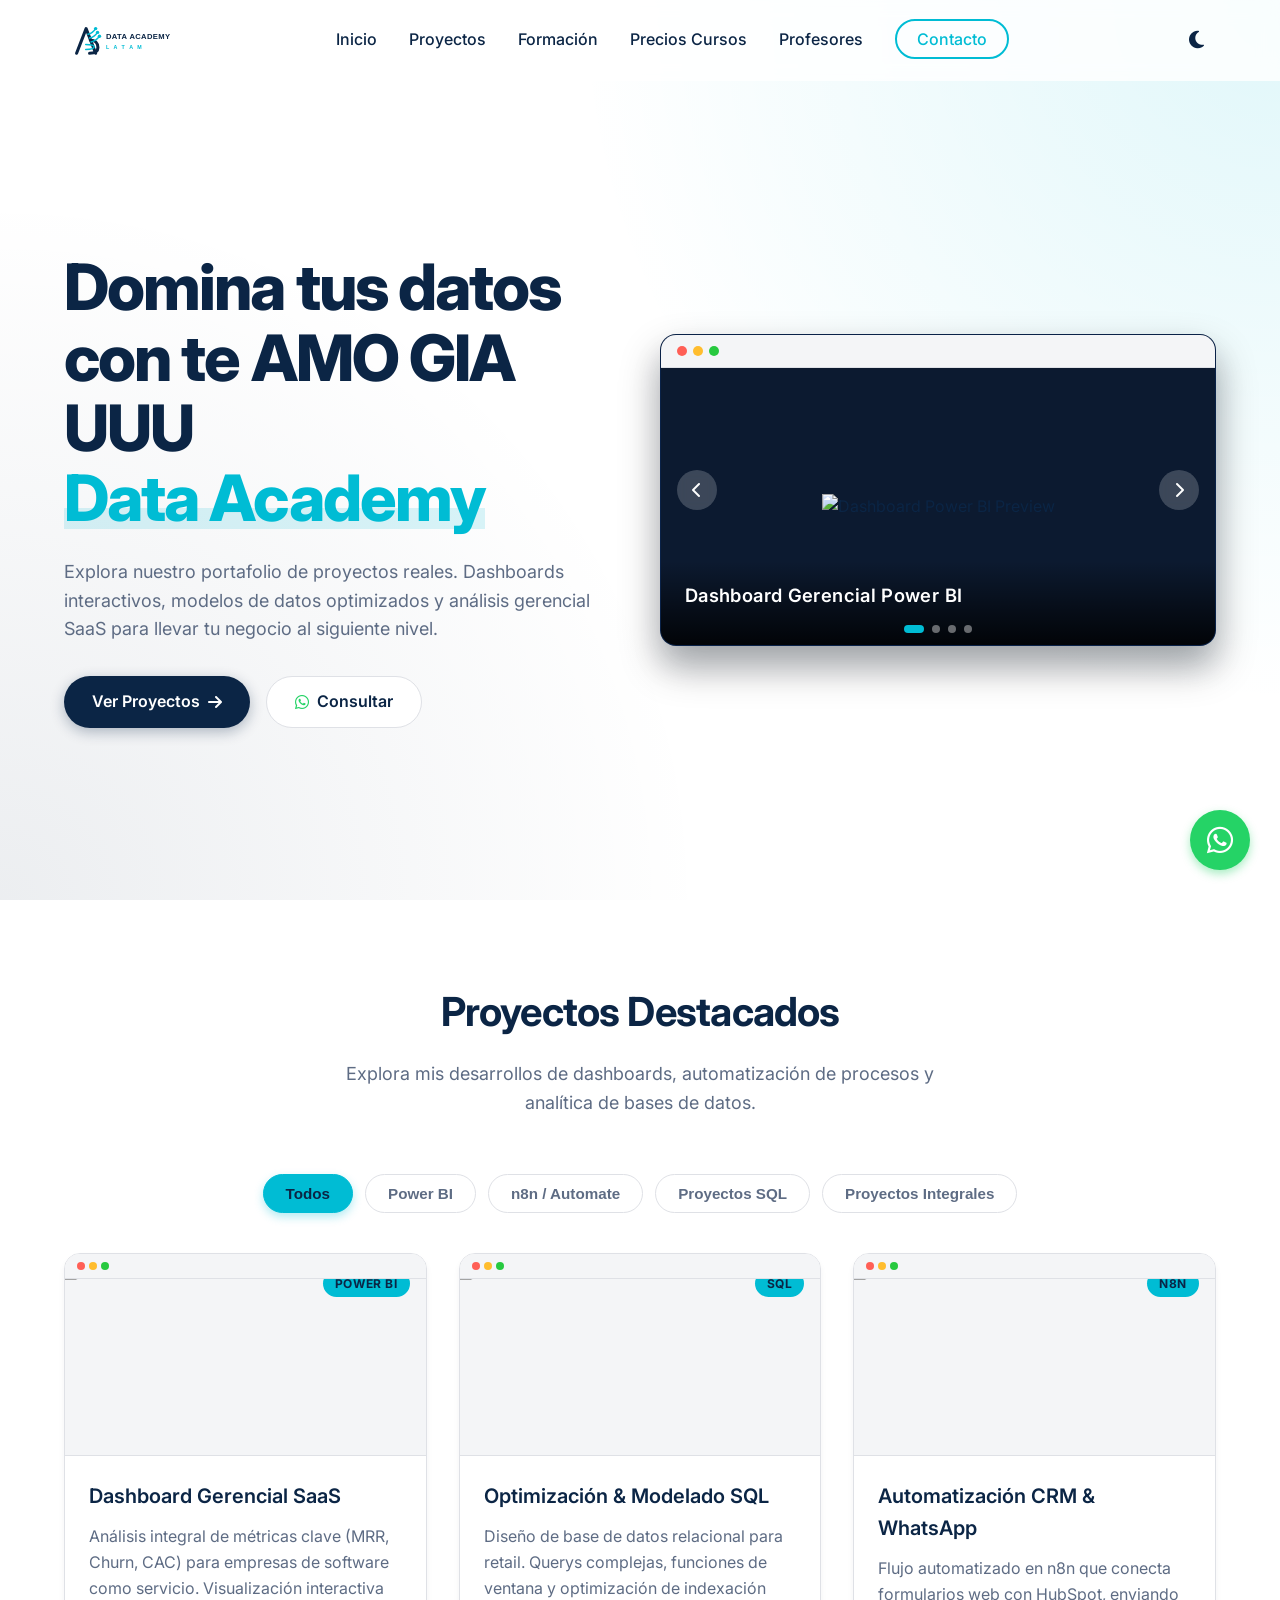
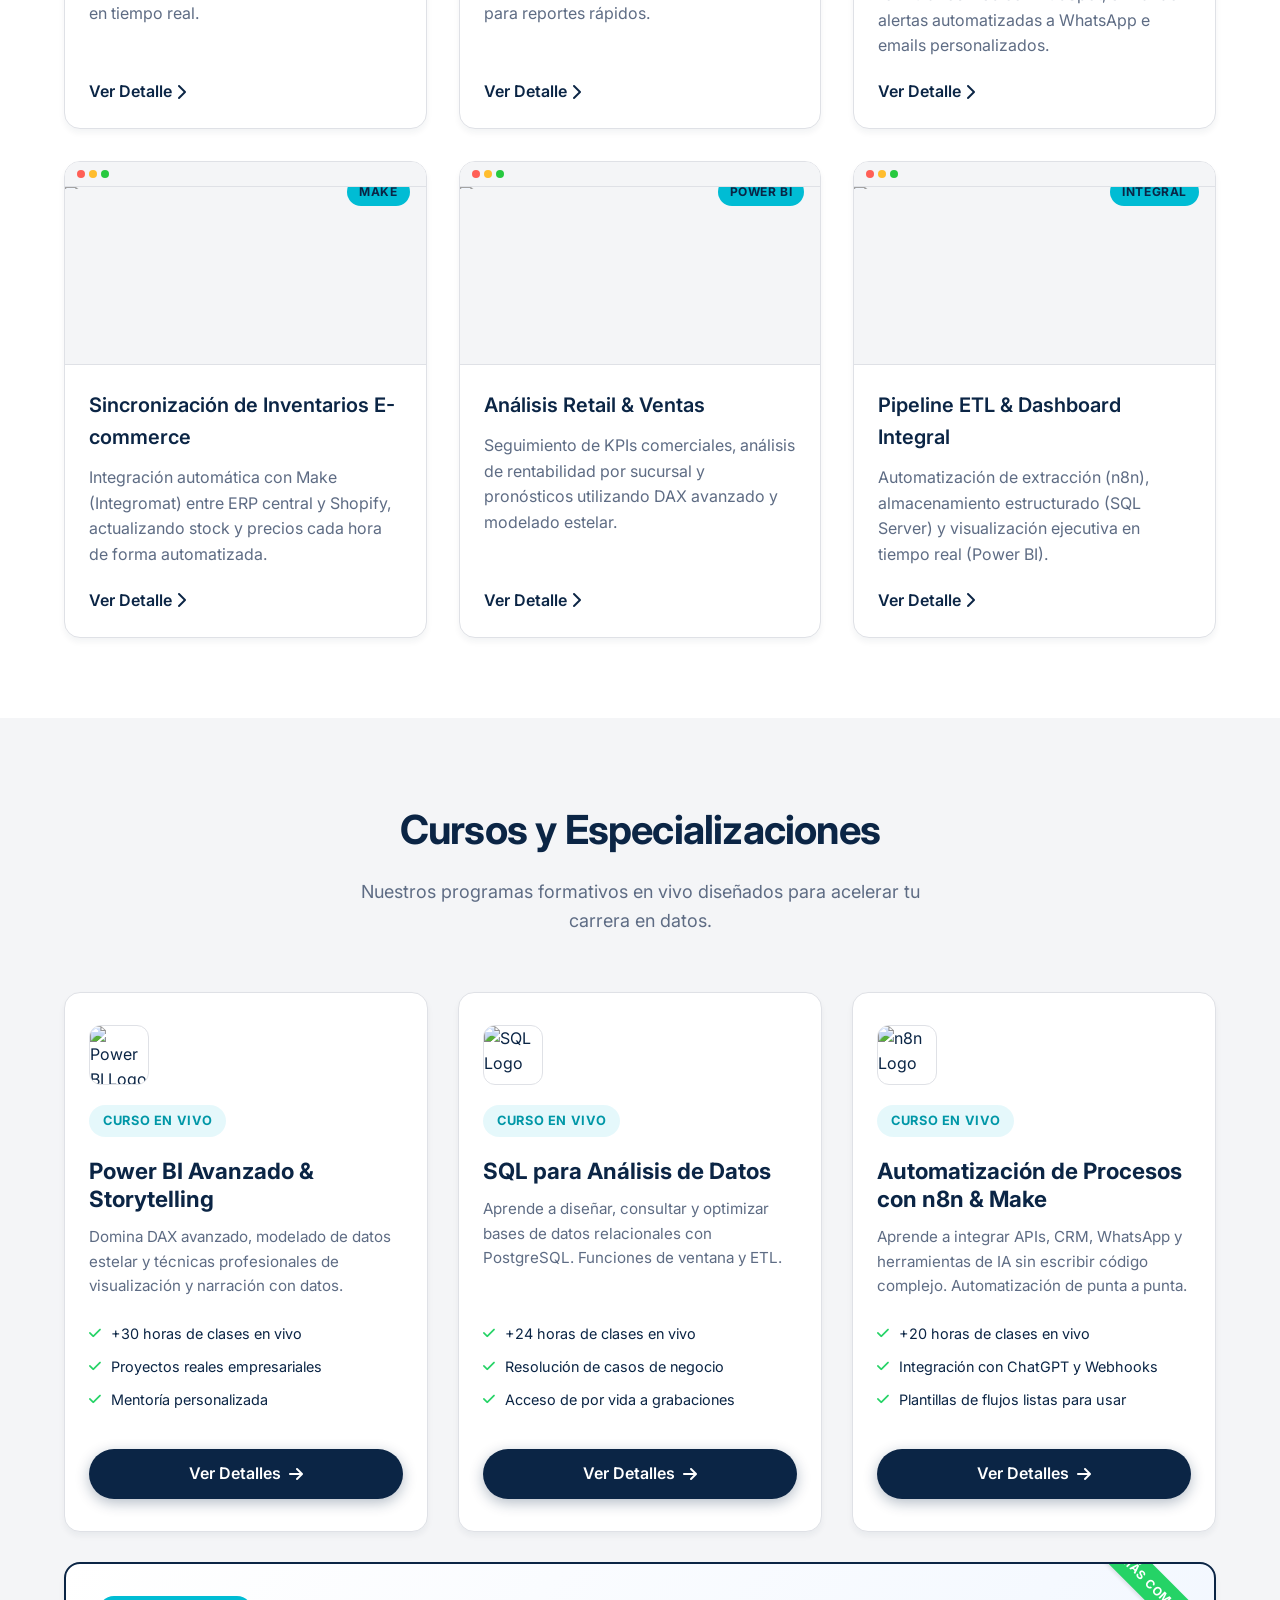
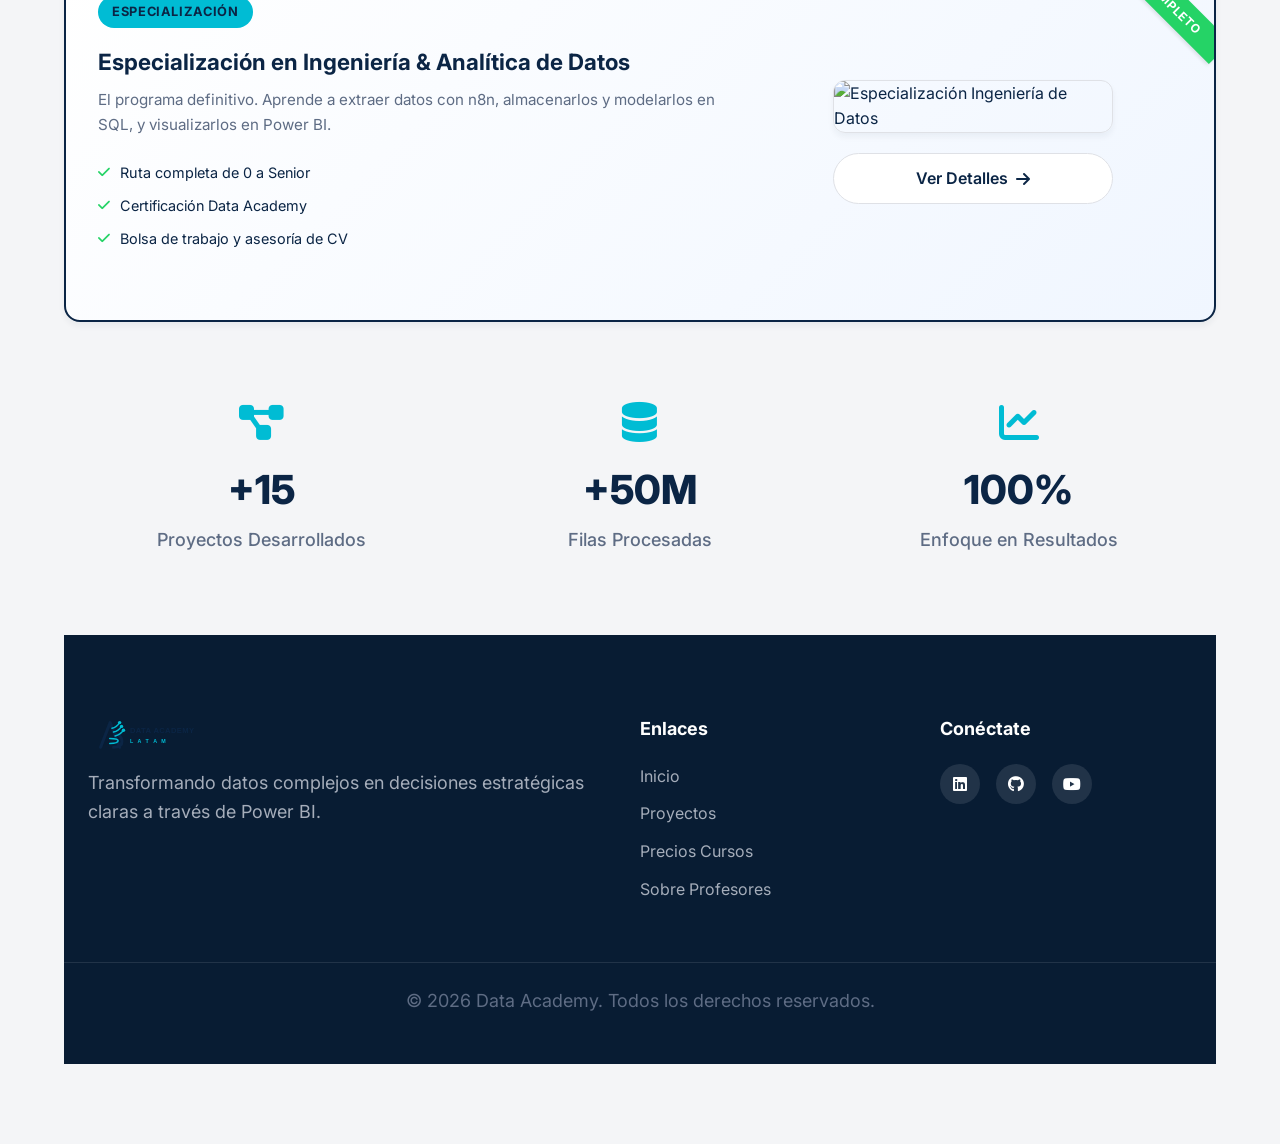
==== index.html @ a64de462 "prueba" ====
<!DOCTYPE html>
<html lang="es">

<head>
    <link rel="icon" type="image/svg+xml" href="assets/img/logo/logo-isotype.svg">
    <script>
        (function () {
            const theme = localStorage.getItem('theme');
            if (theme === 'dark' || (!theme && window.matchMedia('(prefers-color-scheme: dark)').matches)) {
                document.documentElement.classList.add('dark-theme');
            }
        })();
    </script>
    <meta charset="UTF-8">
    <meta name="viewport" content="width=device-width, initial-scale=1.0">
    <title>Proyectos Power BI | Data Academy</title>
    <meta name="description"
        content="Portafolio de proyectos en Power BI. Dashboards gerenciales, análisis de datos y business intelligence.">

    <!-- Google Fonts -->
    <link rel="preconnect" href="https://fonts.googleapis.com">
    <link rel="preconnect" href="https://fonts.gstatic.com" crossorigin>
    <link href="https://fonts.googleapis.com/css2?family=Inter:wght@300;400;500;600;700&display=swap" rel="stylesheet">

    <!-- Font Awesome for Icons -->
    <link rel="stylesheet" href="https://cdnjs.cloudflare.com/ajax/libs/font-awesome/6.4.0/css/all.min.css">

    <link rel="stylesheet" href="assets/css/style.css">
</head>

<body>
    <!-- Navbar -->
    <nav class="navbar" id="navbar">
        <div class="container nav-container">
            <a href="#" class="logo">
                <img src="assets/img/logo/logo-horizontal-light.svg" class="logo-light" alt="Data Academy">
                <img src="assets/img/logo/logo-horizontal-dark.svg" class="logo-dark" alt="Data Academy">
            </a>
            <ul class="nav-links">
                <li><a href="#inicio">Inicio</a></li>
                <li><a href="#proyectos">Proyectos</a></li>
                <li><a href="#formacion">Formación</a></li>
                <li><a href="landing-ventas.html">Precios Cursos</a></li>
                <li><a href="pages/biografia.html">Profesores</a></li>
                <li><a href="#contacto" class="btn-primary-outline">Contacto</a></li>
            </ul>
            <button id="theme-toggle" class="theme-toggle-btn" aria-label="Cambiar tema">
                <i class="fas fa-moon"></i>
            </button>
            <div class="hamburger">
                <i class="fas fa-bars"></i>
            </div>
        </div>
    </nav>

    <!-- Hero Section -->
    <header class="hero" id="inicio">
        <div class="container hero-content">
            <div class="hero-text fade-in">
                <h1>Domina tus datos con te AMO GIA UUU <span class="highlight">Data Academy</span></h1>
                <p>Explora nuestro portafolio de proyectos reales. Dashboards interactivos, modelos de datos optimizados
                    y análisis gerencial SaaS para llevar tu negocio al siguiente nivel.</p>
                <div class="hero-buttons">
                    <a href="#proyectos" class="btn btn-primary">Ver Proyectos <i class="fas fa-arrow-right"></i></a>
                    <a href="https://wa.me/51904882577?text=Hola,%20estoy%20interesado%20en%20capacitarme"
                        target="_blank" class="btn btn-secondary btn-whatsapp"><i class="fab fa-whatsapp"></i>
                        Consultar</a>
                </div>
            </div>
            <div class="hero-carousel fade-in-up">
                <div class="carousel-track-container">
                    <ul class="carousel-track">
                        <li class="carousel-slide active">
                            <picture>
                                <source srcset="assets/img/home/pyt_power_bi_1.webp" type="image/webp">
                                <img src="assets/img/home/pyt_power_bi_1.png" alt="Dashboard Power BI Preview"
                                    fetchpriority="high">
                            </picture>
                            <div class="carousel-caption">Dashboard Gerencial Power BI</div>
                        </li>
                        <li class="carousel-slide">
                            <picture>
                                <source srcset="assets/img/home/n8n_flow.webp" type="image/webp">
                                <img src="assets/img/home/n8n_flow.png" alt="n8n Automation Workflow" loading="lazy">
                            </picture>
                            <div class="carousel-caption">Automatizaciones con n8n</div>
                        </li>
                        <li class="carousel-slide">
                            <picture>
                                <source srcset="assets/img/home/automate_flow.webp" type="image/webp">
                                <img src="assets/img/home/automate_flow.png" alt="Make / Power Automate Workflow"
                                    loading="lazy">
                            </picture>
                            <div class="carousel-caption">Flujos en Make &amp; Automate</div>
                        </li>
                        <li class="carousel-slide">
                            <picture>
                                <source srcset="assets/img/home/sql_project.webp" type="image/webp">
                                <img src="assets/img/home/sql_project.png" alt="SQL Database Analysis" loading="lazy">
                            </picture>
                            <div class="carousel-caption">Proyectos SQL Server &amp; Modelado</div>
                        </li>
                    </ul>
                </div>
                <!-- Navigation Controls -->
                <button class="carousel-btn btn-prev" aria-label="Anterior slide"><i
                        class="fas fa-chevron-left"></i></button>
                <button class="carousel-btn btn-next" aria-label="Siguiente slide"><i
                        class="fas fa-chevron-right"></i></button>
                <!-- Indicators -->
                <div class="carousel-nav">
                    <button class="carousel-indicator active" aria-label="Ir a slide 1"></button>
                    <button class="carousel-indicator" aria-label="Ir a slide 2"></button>
                    <button class="carousel-indicator" aria-label="Ir a slide 3"></button>
                    <button class="carousel-indicator" aria-label="Ir a slide 4"></button>
                </div>
            </div>
        </div>
    </header>

    <!-- Projects Section -->
    <section class="projects section" id="proyectos">
        <div class="container">
            <div class="section-header text-center">
                <h2>Proyectos Destacados</h2>
                <p>Explora mis desarrollos de dashboards, automatización de procesos y analítica de bases de datos.</p>
            </div>

            <!-- Filtros de Categorías (Sub-pestañas) -->
            <div class="project-filters text-center fade-in">
                <button class="filter-btn active" data-filter="all">Todos</button>
                <button class="filter-btn" data-filter="powerbi">Power BI</button>
                <button class="filter-btn" data-filter="n8n">n8n / Automate</button>
                <button class="filter-btn" data-filter="sql">Proyectos SQL</button>
                <button class="filter-btn" data-filter="integral">Proyectos Integrales</button>
            </div>

            <div class="grid" id="projects-grid">
                <!-- Project 1 (Power BI) -->
                <article class="card fade-in-up" data-category="powerbi">
                    <div class="card-img-wrapper">
                        <picture>
                            <source srcset="assets/img/projects/pyt_power_bi_2.webp" type="image/webp">
                            <img src="assets/img/projects/pyt_power_bi_2.png" alt="Dashboard SaaS" loading="lazy">
                        </picture>
                        <div class="badge">Power BI</div>
                    </div>
                    <div class="card-content">
                        <h3>Dashboard Gerencial SaaS</h3>
                        <p>Análisis integral de métricas clave (MRR, Churn, CAC) para empresas de software como
                            servicio. Visualización interactiva en tiempo real.</p>
                        <a href="javascript:void(0)" class="btn-link view-detail-btn" data-project-id="p1">Ver Detalle
                            <i class="fas fa-chevron-right"></i></a>
                    </div>
                </article>

                <!-- Project 2 (SQL) -->
                <article class="card fade-in-up" data-category="sql" style="transition-delay: 0.1s;">
                    <div class="card-img-wrapper">
                        <picture>
                            <source srcset="assets/img/projects/sql_project.webp" type="image/webp">
                            <img src="assets/img/projects/sql_project.png" alt="Optimización SQL" loading="lazy">
                        </picture>
                        <div class="badge">SQL</div>
                    </div>
                    <div class="card-content">
                        <h3>Optimización & Modelado SQL</h3>
                        <p>Diseño de base de datos relacional para retail. Querys complejas, funciones de ventana y
                            optimización de indexación para reportes rápidos.</p>
                        <a href="javascript:void(0)" class="btn-link view-detail-btn" data-project-id="p2">Ver Detalle
                            <i class="fas fa-chevron-right"></i></a>
                    </div>
                </article>

                <!-- Project 3 (n8n) -->
                <article class="card fade-in-up" data-category="n8n" style="transition-delay: 0.2s;">
                    <div class="card-img-wrapper">
                        <picture>
                            <source srcset="assets/img/projects/n8n_flow.webp" type="image/webp">
                            <img src="assets/img/projects/n8n_flow.png" alt="Automatización n8n" loading="lazy">
                        </picture>
                        <div class="badge">n8n</div>
                    </div>
                    <div class="card-content">
                        <h3>Automatización CRM & WhatsApp</h3>
                        <p>Flujo automatizado en n8n que conecta formularios web con HubSpot, enviando alertas
                            automatizadas a WhatsApp e emails personalizados.</p>
                        <a href="javascript:void(0)" class="btn-link view-detail-btn" data-project-id="p3">Ver Detalle
                            <i class="fas fa-chevron-right"></i></a>
                    </div>
                </article>

                <!-- Project 4 (Automate) -->
                <article class="card fade-in-up" data-category="n8n" style="transition-delay: 0.3s;">
                    <div class="card-img-wrapper">
                        <picture>
                            <source srcset="assets/img/projects/automate_flow.webp" type="image/webp">
                            <img src="assets/img/projects/automate_flow.png" alt="Integración Make" loading="lazy">
                        </picture>
                        <div class="badge">Make</div>
                    </div>
                    <div class="card-content">
                        <h3>Sincronización de Inventarios E-commerce</h3>
                        <p>Integración automática con Make (Integromat) entre ERP central y Shopify, actualizando stock
                            y precios cada hora de forma automatizada.</p>
                        <a href="javascript:void(0)" class="btn-link view-detail-btn" data-project-id="p4">Ver Detalle
                            <i class="fas fa-chevron-right"></i></a>
                    </div>
                </article>

                <!-- Project 5 (Power BI) -->
                <article class="card fade-in-up" data-category="powerbi" style="transition-delay: 0.4s;">
                    <div class="card-img-wrapper">
                        <picture>
                            <source srcset="assets/img/projects/dashboard.webp" type="image/webp">
                            <img src="assets/img/projects/dashboard.png" alt="Retail & Ventas" loading="lazy">
                        </picture>
                        <div class="badge">Power BI</div>
                    </div>
                    <div class="card-content">
                        <h3>Análisis Retail & Ventas</h3>
                        <p>Seguimiento de KPIs comerciales, análisis de rentabilidad por sucursal y pronósticos
                            utilizando DAX avanzado y modelado estelar.</p>
                        <a href="javascript:void(0)" class="btn-link view-detail-btn" data-project-id="p5">Ver Detalle
                            <i class="fas fa-chevron-right"></i></a>
                    </div>
                </article>

                <!-- Project 6 (Integral) -->
                <article class="card fade-in-up" data-category="integral" style="transition-delay: 0.5s;">
                    <div class="card-img-wrapper">
                        <picture>
                            <source srcset="assets/img/projects/integral_project.webp" type="image/webp">
                            <img src="assets/img/projects/integral_project.png" alt="Pipeline ETL Integral"
                                loading="lazy">
                        </picture>
                        <div class="badge">Integral</div>
                    </div>
                    <div class="card-content">
                        <h3>Pipeline ETL & Dashboard Integral</h3>
                        <p>Automatización de extracción (n8n), almacenamiento estructurado (SQL Server) y visualización
                            ejecutiva en tiempo real (Power BI).</p>
                        <a href="javascript:void(0)" class="btn-link view-detail-btn" data-project-id="p6">Ver Detalle
                            <i class="fas fa-chevron-right"></i></a>
                    </div>
                </article>
            </div>
        </div>
    </section>

    <!-- Formation Section (Cursos & Especializaciones) -->
    <section class="formation section bg-light" id="formacion">
        <div class="container">
            <div class="section-header text-center">
                <h2>Cursos y Especializaciones</h2>
                <p>Nuestros programas formativos en vivo diseñados para acelerar tu carrera en datos.</p>
            </div>

            <div class="grid formation-grid">
                <!-- Course 1 (Power BI) -->
                <div class="course-card" id="course-powerbi">
                    <div class="course-logo">
                        <picture>
                            <source srcset="assets/img/formation/powerbi_logo.webp" type="image/webp">
                            <img src="assets/img/formation/powerbi_logo.png" alt="Power BI Logo"
                                class="course-tool-logo" loading="lazy">
                        </picture>
                    </div>
                    <div class="course-tag">Curso en Vivo</div>
                    <h3>Power BI Avanzado & Storytelling</h3>
                    <p class="course-desc">Domina DAX avanzado, modelado de datos estelar y técnicas profesionales de
                        visualización y narración con datos.</p>
                    <ul class="course-features">
                        <li><i class="fas fa-check"></i> +30 horas de clases en vivo</li>
                        <li><i class="fas fa-check"></i> Proyectos reales empresariales</li>
                        <li><i class="fas fa-check"></i> Mentoría personalizada</li>
                    </ul>
                    <a href="pages/curso-powerbi.html" class="btn btn-primary course-cta">Ver Detalles <i
                            class="fas fa-arrow-right"></i></a>
                </div>

                <!-- Course 2 (SQL) -->
                <div class="course-card" id="course-sql">
                    <div class="course-logo">
                        <picture>
                            <source srcset="assets/img/formation/sql_logo.webp" type="image/webp">
                            <img src="assets/img/formation/sql_logo.png" alt="SQL Logo" class="course-tool-logo"
                                loading="lazy">
                        </picture>
                    </div>
                    <div class="course-tag">Curso en Vivo</div>
                    <h3>SQL para Análisis de Datos</h3>
                    <p class="course-desc">Aprende a diseñar, consultar y optimizar bases de datos relacionales con
                        PostgreSQL. Funciones de ventana y ETL.</p>
                    <ul class="course-features">
                        <li><i class="fas fa-check"></i> +24 horas de clases en vivo</li>
                        <li><i class="fas fa-check"></i> Resolución de casos de negocio</li>
                        <li><i class="fas fa-check"></i> Acceso de por vida a grabaciones</li>
                    </ul>
                    <a href="pages/curso-sql.html" class="btn btn-primary course-cta">Ver Detalles <i
                            class="fas fa-arrow-right"></i></a>
                </div>

                <!-- Course 3 (n8n/Make) -->
                <div class="course-card" id="course-n8n">
                    <div class="course-logo">
                        <picture>
                            <source srcset="assets/img/formation/n8n_logo.webp" type="image/webp">
                            <img src="assets/img/formation/n8n_logo.png" alt="n8n Logo" class="course-tool-logo"
                                loading="lazy">
                        </picture>
                    </div>
                    <div class="course-tag">Curso en Vivo</div>
                    <h3>Automatización de Procesos con n8n & Make</h3>
                    <p class="course-desc">Aprende a integrar APIs, CRM, WhatsApp y herramientas de IA sin escribir
                        código complejo. Automatización de punta a punta.</p>
                    <ul class="course-features">
                        <li><i class="fas fa-check"></i> +20 horas de clases en vivo</li>
                        <li><i class="fas fa-check"></i> Integración con ChatGPT y Webhooks</li>
                        <li><i class="fas fa-check"></i> Plantillas de flujos listas para usar</li>
                    </ul>
                    <a href="pages/curso-n8n.html" class="btn btn-primary course-cta">Ver Detalles <i
                            class="fas fa-arrow-right"></i></a>
                </div>

                <!-- Specialization (Integral) -->
                <div class="course-card featured" id="spec-integral">
                    <div class="featured-badge">Más Completo</div>
                    <div class="featured-grid-inner">
                        <div class="featured-text-col">
                            <div class="course-tag">Especialización</div>
                            <h3>Especialización en Ingeniería & Analítica de Datos</h3>
                            <p class="course-desc">El programa definitivo. Aprende a extraer datos con n8n, almacenarlos
                                y modelarlos en SQL, y visualizarlos en Power BI.</p>
                            <ul class="course-features">
                                <li><i class="fas fa-check"></i> Ruta completa de 0 a Senior</li>
                                <li><i class="fas fa-check"></i> Certificación Data Academy</li>
                                <li><i class="fas fa-check"></i> Bolsa de trabajo y asesoría de CV</li>
                            </ul>
                        </div>
                        <div class="featured-visual-col">
                            <picture>
                                <source srcset="assets/img/formation/minimalist_combo.webp" type="image/webp">
                                <img src="assets/img/formation/minimalist_combo.png"
                                    alt="Especialización Ingeniería de Datos" class="featured-tool-img" loading="lazy">
                            </picture>
                            <a href="pages/especializacion-datos.html" class="btn btn-secondary course-cta">Ver Detalles
                                <i class="fas fa-arrow-right"></i></a>
                        </div>
                    </div>
                </div>
            </div>

            <!-- Stats Section -->
            <section class="stats-section section bg-light">
                <div class="container">
                    <div class="grid stats-grid">
                        <div class="stat-item fade-in">
                            <i class="fas fa-project-diagram"></i>
                            <h3>+15</h3>
                            <p>Proyectos Desarrollados</p>
                        </div>
                        <div class="stat-item fade-in" style="transition-delay: 0.1s;">
                            <i class="fas fa-database"></i>
                            <h3>+50M</h3>
                            <p>Filas Procesadas</p>
                        </div>
                        <div class="stat-item fade-in" style="transition-delay: 0.2s;">
                            <i class="fas fa-chart-line"></i>
                            <h3>100%</h3>
                            <p>Enfoque en Resultados</p>
                        </div>
                    </div>
                </div>
            </section>

            <!-- Footer -->
            <footer id="contacto">
                <div class="container footer-content">
                    <div class="footer-brand">
                        <a href="#" class="logo">
                            <img src="assets/img/logo/logo-horizontal-light.svg" class="logo-light" alt="Data Academy">
                            <img src="assets/img/logo/logo-horizontal-dark.svg" class="logo-dark" alt="Data Academy">
                        </a>
                        <p>Transformando datos complejos en decisiones estratégicas claras a través de Power BI.</p>
                    </div>
                    <div class="footer-links">
                        <h4>Enlaces</h4>
                        <ul>
                            <li><a href="#inicio">Inicio</a></li>
                            <li><a href="#proyectos">Proyectos</a></li>
                            <li><a href="landing-ventas.html">Precios Cursos</a></li>
                            <li><a href="pages/biografia.html">Sobre Profesores</a></li>
                        </ul>
                    </div>
                    <div class="footer-social">
                        <h4>Conéctate</h4>
                        <div class="social-icons">
                            <a href="#"><i class="fab fa-linkedin"></i></a>
                            <a href="#"><i class="fab fa-github"></i></a>
                            <a href="#"><i class="fab fa-youtube"></i></a>
                        </div>
                    </div>
                </div>
                <div class="footer-bottom">
                    <p>&copy; 2026 Data Academy. Todos los derechos reservados.</p>
                </div>
            </footer>

            <!-- Floating WhatsApp -->
            <a href="https://wa.me/51904882577?text=Hola,%20estoy%20interesado%20en%20capacitarme"
                class="whatsapp-float" target="_blank" aria-label="Chat en WhatsApp">
                <i class="fab fa-whatsapp"></i>
            </a>

            <!-- Project Details Modal -->
            <div id="project-modal" class="modal">
                <div class="modal-content">
                    <span class="modal-close">&times;</span>
                    <div class="modal-grid">
                        <div class="modal-image-side">
                            <picture>
                                <source id="modal-project-img-webp" srcset="" type="image/webp">
                                <img id="modal-project-img" src="" alt="Vista previa del proyecto">
                            </picture>
                        </div>
                        <div class="modal-info-side">
                            <span id="modal-project-badge" class="badge-modal"></span>
                            <h2 id="modal-project-title"></h2>
                            <p id="modal-project-desc"></p>
                            <div class="modal-meta">
                                <h4>Herramientas utilizadas:</h4>
                                <div id="modal-project-tools" class="tools-tags"></div>
                            </div>
                            <div class="modal-cta-container">
                                <button id="modal-course-link-btn" class="btn btn-primary">
                                    Ver Curso Relacionado <i class="fas fa-graduation-cap"></i>
                                </button>
                            </div>
                        </div>
                    </div>
                </div>
            </div>

            <script src="assets/js/script.js"></script>
</body>

</html>
---- assets/css/style.css ----
/* =========================================
   CSS Variables & Reset
   ========================================= */
:root {
    --primary-color: #0B2545; /* Navy principal de Data Academy */
    --primary-light: #134074; /* Navy medio para hovers */
    --primary-dark: #081C33;  /* Navy oscuro */
    --accent-color: #00BCD4;  /* Cyan brillante de Data Academy */
    --accent-hover: #0097A7;  /* Cyan para hovers */
    --secondary-color: #25D366; /* WhatsApp Green */
    --text-main: #0B2545;     /* Texto principal en Navy */
    --text-muted: #5e6c84;
    --bg-main: #ffffff;
    --bg-light: #f4f5f7;
    --card-bg: #ffffff;
    --border-color: #dfe1e6;
    --shadow-sm: 0 4px 6px rgba(9, 30, 66, 0.05);
    --shadow-md: 0 10px 20px rgba(9, 30, 66, 0.08);
    --shadow-lg: 0 20px 30px rgba(9, 30, 66, 0.12);
    --transition: all 0.3s cubic-bezier(0.25, 0.8, 0.25, 1);
}

* {
    margin: 0;
    padding: 0;
    box-sizing: border-box;
}

html {
    scroll-behavior: smooth;
    font-size: 16px;
}

body {
    font-family: 'Inter', sans-serif;
    color: var(--text-main);
    background-color: var(--bg-main);
    line-height: 1.6;
    overflow-x: hidden;
}

a {
    text-decoration: none;
    color: inherit;
    transition: var(--transition);
}

ul {
    list-style: none;
}

img {
    max-width: 100%;
    height: auto;
    display: block;
}

.container {
    width: 100%;
    max-width: 1200px;
    margin: 0 auto;
    padding: 0 24px;
}

.section {
    padding: 80px 0;
}

.bg-light {
    background-color: var(--bg-light);
}

.text-center {
    text-align: center;
}

.highlight {
    color: var(--accent-color);
    position: relative;
    display: inline-block;
}
.highlight::after {
    content: '';
    position: absolute;
    width: 100%;
    height: 30%;
    bottom: 5px;
    left: 0;
    background-color: rgba(0, 188, 212, 0.15);
    z-index: -1;
}

/* =========================================
   Typography
   ========================================= */
h1 {
    font-size: clamp(2.5rem, 5vw, 4rem);
    line-height: 1.1;
    font-weight: 800;
    margin-bottom: 24px;
    letter-spacing: -0.03em;
}

h2 {
    font-size: clamp(2rem, 4vw, 2.5rem);
    font-weight: 700;
    margin-bottom: 16px;
    letter-spacing: -0.02em;
}

h3 {
    font-size: 1.25rem;
    font-weight: 600;
    margin-bottom: 12px;
}

p {
    color: var(--text-muted);
    font-size: 1.125rem;
    margin-bottom: 24px;
}

/* =========================================
   Buttons
   ========================================= */
.btn {
    display: inline-flex;
    align-items: center;
    justify-content: center;
    gap: 8px;
    padding: 12px 28px;
    border-radius: 50px;
    font-weight: 600;
    cursor: pointer;
    transition: var(--transition);
    border: none;
    font-size: 1rem;
}

.btn-primary {
    background-color: var(--primary-color);
    color: white;
    box-shadow: 0 4px 14px rgba(11, 37, 69, 0.3);
}

.btn-primary:hover {
    background-color: var(--accent-color);
    color: var(--primary-color);
    transform: translateY(-2px);
    box-shadow: 0 6px 20px rgba(0, 188, 212, 0.4);
}

.btn-secondary {
    background-color: white;
    color: var(--text-main);
    border: 1px solid var(--border-color);
}

.btn-secondary:hover {
    border-color: var(--accent-color);
    color: var(--accent-color);
    transform: translateY(-2px);
}

.btn-link {
    color: var(--primary-color);
    font-weight: 600;
    display: inline-flex;
    align-items: center;
    gap: 4px;
}
.btn-link:hover {
    color: var(--primary-dark);
    gap: 8px;
}

/* =========================================
   Navbar
   ========================================= */
.navbar {
    position: fixed;
    top: 0;
    left: 0;
    width: 100%;
    padding: 20px 0;
    background: rgba(255, 255, 255, 0.8);
    backdrop-filter: blur(10px);
    -webkit-backdrop-filter: blur(10px);
    z-index: 1000;
    transition: var(--transition);
    border-bottom: 1px solid transparent;
}

.navbar.scrolled {
    padding: 12px 0;
    background: rgba(255, 255, 255, 0.95);
    border-bottom: 1px solid var(--border-color);
    box-shadow: var(--shadow-sm);
}

.nav-container {
    display: flex;
    justify-content: space-between;
    align-items: center;
}

.logo {
    display: flex;
    align-items: center;
}
.logo .logo-light {
    display: block;
    height: 38px;
    width: auto;
}
.logo .logo-dark {
    display: none;
    height: 38px;
    width: auto;
}
html.dark-theme .logo .logo-light {
    display: none;
}
html.dark-theme .logo .logo-dark {
    display: block;
}

.nav-links {
    display: flex;
    align-items: center;
    gap: 32px;
}

.nav-links a {
    font-weight: 500;
    color: var(--text-main);
}

.nav-links a:hover {
    color: var(--accent-color);
}

.nav-links a.active {
    color: var(--accent-color) !important;
    font-weight: 700;
}

.btn-primary-outline {
    border: 2px solid var(--accent-color);
    padding: 8px 20px;
    border-radius: 50px;
    color: var(--accent-color) !important;
    background-color: transparent;
}
.btn-primary-outline:hover {
    background-color: var(--accent-color);
    color: var(--primary-color) !important;
    box-shadow: 0 0 15px rgba(0, 188, 212, 0.4);
}

.hamburger {
    display: none;
    font-size: 1.5rem;
    cursor: pointer;
    color: var(--text-main);
}

/* =========================================
   Hero Section
   ========================================= */
.hero {
    min-height: 100vh;
    display: flex;
    align-items: center;
    padding-top: 80px;
    background: radial-gradient(circle at top right, rgba(0, 188, 212, 0.12), transparent 45%),
                radial-gradient(circle at bottom left, rgba(11, 37, 69, 0.08), transparent 45%);
}

.hero-content {
    display: grid;
    grid-template-columns: 1fr 1fr;
    gap: 40px;
    align-items: center;
}

.hero-buttons {
    display: flex;
    gap: 16px;
    margin-top: 32px;
}

.hero-carousel {
    position: relative;
    border-radius: 16px;
    box-shadow: var(--shadow-lg), 0 20px 40px rgba(0, 0, 0, 0.3);
    overflow: hidden;
    aspect-ratio: 16 / 9; /* Relación de aspecto widescreen para dashboards */
    background-color: #0c1a30;
    animation: float 6s ease-in-out infinite;
    border: 1px solid rgba(0, 82, 204, 0.15);
    display: flex;
    flex-direction: column;
}

/* Simulador de navegador (Browser window header mockup) */
.hero-carousel::before {
    content: '';
    display: block;
    height: 32px;
    background-color: #f4f5f7;
    border-bottom: 1px solid #dfe1e6;
    width: 100%;
    position: relative;
    z-index: 10;
    flex-shrink: 0;
}

/* Botones de control de ventana (Red, Yellow, Green) */
.hero-carousel::after {
    content: '';
    position: absolute;
    top: 11px;
    left: 16px;
    width: 10px;
    height: 10px;
    border-radius: 50%;
    background-color: #ff5f56;
    box-shadow: 16px 0 0 #ffbd2e, 32px 0 0 #27c93f;
    z-index: 11;
}

@keyframes float {
    0% { transform: translateY(0px); }
    50% { transform: translateY(-15px); }
    100% { transform: translateY(0px); }
}

.carousel-track-container {
    height: calc(100% - 32px); /* Desplazar el contenido debajo de la barra de navegación */
    width: 100%;
    position: relative;
    overflow: hidden;
}

.carousel-track {
    height: 100%;
    width: 100%;
    list-style: none;
    padding: 0;
    margin: 0;
}

.carousel-slide {
    position: absolute;
    top: 0;
    left: 0;
    width: 100%;
    height: 100%;
    opacity: 0;
    transition: opacity 0.8s ease-in-out;
    display: flex;
    flex-direction: column;
    justify-content: center;
    align-items: center;
    z-index: 1;
}

.carousel-slide.active {
    opacity: 1;
    z-index: 2;
}

.carousel-slide img {
    width: 100%;
    height: 100%;
    object-fit: cover;
}

.carousel-caption {
    position: absolute;
    bottom: 0;
    left: 0;
    width: 100%;
    background: linear-gradient(transparent, rgba(0, 0, 0, 0.85));
    color: #ffffff;
    padding: 20px 24px 35px 24px;
    font-size: 1.15rem;
    font-weight: 600;
    letter-spacing: 0.02em;
    z-index: 3;
}

/* Botones de Navegación del Carrusel */
.carousel-btn {
    position: absolute;
    top: 50%;
    transform: translateY(-50%);
    background: rgba(255, 255, 255, 0.2);
    border: none;
    color: white;
    font-size: 1rem;
    width: 40px;
    height: 40px;
    border-radius: 50%;
    cursor: pointer;
    z-index: 10;
    display: flex;
    align-items: center;
    justify-content: center;
    backdrop-filter: blur(5px);
    -webkit-backdrop-filter: blur(5px);
    transition: var(--transition);
}

.carousel-btn:hover {
    background: var(--accent-color);
    color: var(--primary-color);
    box-shadow: 0 4px 10px rgba(0, 188, 212, 0.4);
}

.btn-prev {
    left: 16px;
}

.btn-next {
    right: 16px;
}

/* Indicadores */
.carousel-nav {
    display: flex;
    justify-content: center;
    gap: 8px;
    position: absolute;
    bottom: 12px;
    left: 50%;
    transform: translateX(-50%);
    z-index: 10;
}

.carousel-indicator {
    border: 0;
    border-radius: 50%;
    width: 8px;
    height: 8px;
    background: rgba(255, 255, 255, 0.4);
    cursor: pointer;
    transition: var(--transition);
}

.carousel-indicator.active {
    background: var(--accent-color);
    width: 20px;
    border-radius: 10px;
}

/* =========================================
   Filtros de Proyectos (Sub-pestañas)
   ========================================= */
.project-filters {
    margin-bottom: 40px;
    display: flex;
    justify-content: center;
    flex-wrap: wrap;
    gap: 12px;
}

.filter-btn {
    padding: 10px 22px;
    border: 1px solid var(--border-color);
    background-color: var(--bg-main);
    color: var(--text-muted);
    font-size: 0.95rem;
    font-weight: 600;
    border-radius: 30px;
    cursor: pointer;
    transition: var(--transition);
}

.filter-btn:hover {
    border-color: var(--accent-color);
    color: var(--accent-color);
    background-color: rgba(0, 188, 212, 0.03);
}

.filter-btn.active {
    background-color: var(--accent-color);
    border-color: var(--accent-color);
    color: var(--primary-color);
    font-weight: 700;
    box-shadow: 0 4px 10px rgba(0, 188, 212, 0.3);
}

/* Transiciones de filtrado para las tarjetas de proyectos */
.card {
    transition: transform 0.4s ease, opacity 0.4s ease, box-shadow 0.3s ease;
}

.card.hidden {
    display: none;
    opacity: 0;
    transform: scale(0.95);
}


/* =========================================
   Projects Grid
   ========================================= */
.section-header {
    max-width: 600px;
    margin: 0 auto 56px;
}

.grid {
    display: grid;
    grid-template-columns: repeat(auto-fit, minmax(320px, 1fr));
    gap: 32px;
}

.card {
    background: var(--card-bg);
    border-radius: 16px;
    overflow: hidden;
    box-shadow: var(--shadow-sm);
    border: 1px solid var(--border-color);
    transition: var(--transition);
    display: flex;
    flex-direction: column;
}

.card:hover {
    transform: translateY(-8px);
    box-shadow: var(--shadow-lg);
}

.card-img-wrapper {
    position: relative;
    aspect-ratio: 16 / 9; /* Relación de aspecto estándar para dashboards */
    width: 100%;
    overflow: hidden;
    background-color: #f4f5f7;
    border-bottom: 1px solid var(--border-color);
    display: flex;
    flex-direction: column;
}

/* Mockup de navegador para tarjetas */
.card-img-wrapper::before {
    content: '';
    display: block;
    height: 24px;
    background-color: #f4f5f7;
    border-bottom: 1px solid #dfe1e6;
    width: 100%;
    flex-shrink: 0;
    position: relative;
    z-index: 10;
}

.card-img-wrapper::after {
    content: '';
    position: absolute;
    top: 8px;
    left: 12px;
    width: 8px;
    height: 8px;
    border-radius: 50%;
    background-color: #ff5f56;
    box-shadow: 12px 0 0 #ffbd2e, 24px 0 0 #27c93f;
    z-index: 11;
}

.card-img-wrapper img {
    width: 100%;
    height: calc(100% - 24px); /* Ajuste por la barra de mockup */
    object-fit: cover;
    transition: transform 0.5s ease;
}

.card:hover .card-img-wrapper img {
    transform: scale(1.05);
}

.badge {
    position: absolute;
    top: 16px;
    right: 16px;
    background: var(--accent-color);
    color: var(--primary-color);
    padding: 4px 12px;
    border-radius: 20px;
    font-size: 0.75rem;
    font-weight: 700;
    text-transform: uppercase;
    letter-spacing: 0.05em;
    z-index: 5;
}

.card-content {
    padding: 24px;
    display: flex;
    flex-direction: column;
    flex-grow: 1;
}

.card-content p {
    font-size: 1rem;
    margin-bottom: 20px;
    flex-grow: 1;
}

/* =========================================
   Stats Section
   ========================================= */
.stats-grid {
    grid-template-columns: repeat(auto-fit, minmax(200px, 1fr));
    text-align: center;
}

.stat-item i {
    font-size: 2.5rem;
    color: var(--accent-color); /* Cyan para visibilidad en tarjetas oscuras */
    margin-bottom: 16px;
}

.stat-item h3 {
    font-size: 2.5rem;
    font-weight: 800;
    color: var(--text-main);
    margin-bottom: 4px;
}

.stat-item p {
    margin-bottom: 0;
    font-weight: 500;
}

/* =========================================
   Footer
   ========================================= */
footer {
    background-color: #081C33; /* Siempre oscuro para contraste premium */
    color: #a5adba;
    padding: 80px 0 24px;
}

.footer-content {
    display: grid;
    grid-template-columns: 2fr 1fr 1fr;
    gap: 48px;
    margin-bottom: 48px;
}

.footer-brand .logo {
    color: white;
    margin-bottom: 16px;
}
.footer-brand p {
    color: #a5adba;
}

footer h4 {
    font-size: 1.125rem;
    margin-bottom: 20px;
    color: white;
}

.footer-links ul li {
    margin-bottom: 12px;
}
.footer-links a {
    color: #a5adba;
}
.footer-links a:hover {
    color: white;
}

.social-icons {
    display: flex;
    gap: 16px;
}

.social-icons a {
    display: flex;
    align-items: center;
    justify-content: center;
    width: 40px;
    height: 40px;
    background: rgba(255,255,255,0.1);
    border-radius: 50%;
    color: white;
}
.social-icons a:hover {
    background: var(--primary-color);
    transform: translateY(-3px);
}

.footer-bottom {
    text-align: center;
    padding-top: 24px;
    border-top: 1px solid rgba(255,255,255,0.1);
    color: #a5adba;
    font-size: 0.875rem;
}

/* =========================================
   Floating WhatsApp
   ========================================= */
.whatsapp-float {
    position: fixed;
    bottom: 30px;
    right: 30px;
    width: 60px;
    height: 60px;
    background-color: var(--secondary-color);
    color: white;
    border-radius: 50px;
    text-align: center;
    font-size: 30px;
    box-shadow: 0 4px 10px rgba(37, 211, 102, 0.4);
    z-index: 100;
    display: flex;
    align-items: center;
    justify-content: center;
    transition: var(--transition);
    animation: pulse 2s infinite;
}

.whatsapp-float:hover {
    background-color: #20b858;
    color: white;
    transform: scale(1.1);
}

@keyframes pulse {
    0% { box-shadow: 0 0 0 0 rgba(37, 211, 102, 0.5); }
    70% { box-shadow: 0 0 0 15px rgba(37, 211, 102, 0); }
    100% { box-shadow: 0 0 0 0 rgba(37, 211, 102, 0); }
}

/* =========================================
   Animations
   ========================================= */
.fade-in {
    opacity: 0;
    transition: opacity 0.8s ease-out;
}

.fade-in.visible {
    opacity: 1;
}

.fade-in-up {
    opacity: 0;
    transform: translateY(30px);
    transition: opacity 0.8s ease-out, transform 0.8s ease-out;
}

.fade-in-up.visible {
    opacity: 1;
    transform: translateY(0);
}

/* =========================================
   Media Queries (Responsive)
   ========================================= */
@media (max-width: 992px) {
    .hero-content {
        grid-template-columns: 1fr;
        text-align: center;
        padding-top: 40px;
    }
    
    .hero-buttons {
        justify-content: center;
    }

    .hero-carousel {
        margin-top: 24px;
    }
    
    .footer-content {
        grid-template-columns: 1fr 1fr;
    }
}

@media (max-width: 768px) {
    .hamburger {
        display: block;
    }

    .nav-links {
        position: fixed;
        top: 0;
        right: -100%;
        width: 80%;
        max-width: 300px;
        height: 100vh;
        background: var(--bg-main);
        flex-direction: column;
        justify-content: center;
        box-shadow: -5px 0 15px rgba(0,0,0,0.1);
        transition: right 0.3s ease;
    }

    .nav-links.active {
        right: 0;
    }

    .btn-primary-outline {
        border: none;
        padding: 0;
    }
    
    .footer-content {
        grid-template-columns: 1fr;
        gap: 32px;
        text-align: center;
    }
    
    .footer-brand .logo {
        justify-content: center;
    }
    
    .social-icons {
        justify-content: center;
    }
}

@media (max-width: 480px) {
    .hero-buttons {
        flex-direction: column;
        width: 100%;
    }
    
    .hero-buttons .btn {
        width: 100%;
    }
    
    .section {
        padding: 60px 0;
    }
}

/* =========================================
   Sección de Formación (Cursos & Especialización)
   ========================================= */
.formation-grid {
    display: grid;
    grid-template-columns: repeat(auto-fit, minmax(280px, 1fr));
    gap: 30px;
    align-items: stretch;
}

.course-card {
    background: var(--card-bg);
    border-radius: 16px;
    padding: 32px 24px;
    border: 1px solid var(--border-color);
    box-shadow: var(--shadow-sm);
    transition: var(--transition);
    display: flex;
    flex-direction: column;
    position: relative;
    overflow: hidden;
}

.course-card:hover {
    transform: translateY(-8px);
    box-shadow: var(--shadow-lg);
}

/* Tarjeta Destacada (Especialización) */
.course-card.featured {
    border: 2px solid var(--primary-color);
    background: linear-gradient(135deg, #ffffff 0%, #f0f6ff 100%);
    grid-column: span 1; /* por defecto */
    padding: 32px;
}

.featured-grid-inner {
    display: flex;
    flex-direction: column;
    gap: 24px;
    width: 100%;
}

@media (min-width: 992px) {
    .formation-grid {
        grid-template-columns: repeat(3, 1fr);
    }
    .course-card.featured {
        grid-column: span 3; /* Ocupa todo el ancho en pantallas grandes para destacar */
    }
    .featured-grid-inner {
        display: grid;
        grid-template-columns: 1.5fr 1fr;
        gap: 40px;
        align-items: center;
    }
}

.featured-text-col {
    display: flex;
    flex-direction: column;
}

.featured-visual-col {
    display: flex !important;
    flex-direction: column !important;
    align-items: center !important;
    justify-content: center !important;
    gap: 20px !important;
    width: 100% !important;
}

.featured-visual-col .course-cta {
    width: 100% !important;
    max-width: 280px !important;
    margin-top: 0 !important;
}

.course-tag {
    align-self: flex-start;
    background: rgba(0, 188, 212, 0.1);
    color: #0097A7;
    padding: 6px 14px;
    border-radius: 20px;
    font-size: 0.8rem;
    font-weight: 700;
    text-transform: uppercase;
    letter-spacing: 0.05em;
    margin-bottom: 20px;
}

.course-card.featured .course-tag {
    background: var(--accent-color);
    color: var(--primary-color);
}

.featured-badge {
    position: absolute;
    top: 15px;
    right: -30px;
    background: var(--secondary-color);
    color: white;
    padding: 6px 30px;
    font-size: 0.75rem;
    font-weight: 700;
    transform: rotate(45deg);
    text-transform: uppercase;
    letter-spacing: 0.05em;
    box-shadow: 0 2px 4px rgba(0,0,0,0.1);
}

.course-card h3 {
    font-size: 1.4rem;
    font-weight: 700;
    color: var(--text-main);
    margin-bottom: 12px;
    line-height: 1.25;
}

.course-desc {
    font-size: 0.95rem;
    color: var(--text-muted);
    margin-bottom: 24px;
    flex-grow: 1;
}

.course-features {
    list-style: none;
    padding: 0;
    margin: 0 0 28px 0;
}

.course-features li {
    font-size: 0.9rem;
    color: var(--text-main);
    margin-bottom: 10px;
    display: flex;
    align-items: center;
    gap: 10px;
}

.course-features li i {
    color: var(--secondary-color);
    font-size: 0.85rem;
}

.course-cta {
    width: 100%;
    margin-top: auto;
}

/* Efecto Pulse para resaltar un curso */
.course-card.highlight-pulse {
    animation: highlightPulseAnimation 2s ease-in-out 3;
}

@keyframes highlightPulseAnimation {
    0% {
        box-shadow: 0 0 0 0 rgba(0, 82, 204, 0.4);
        transform: scale(1);
    }
    50% {
        box-shadow: 0 0 25px 8px rgba(0, 82, 204, 0.6);
        transform: scale(1.03);
        border-color: var(--primary-color);
    }
    100% {
        box-shadow: 0 0 0 0 rgba(0, 82, 204, 0);
        transform: scale(1);
    }
}

/* =========================================
   Modal de Detalles de Proyecto (Blur / Premium)
   ========================================= */
.modal {
    display: none;
    position: fixed;
    top: 0;
    left: 0;
    width: 100%;
    height: 100%;
    background-color: rgba(9, 30, 66, 0.5); /* Overlay semi-oscuro */
    backdrop-filter: blur(8px);
    -webkit-backdrop-filter: blur(8px);
    z-index: 2000;
    justify-content: center;
    align-items: center;
    padding: 20px;
}

.modal.active {
    display: flex;
}

.modal-content {
    background-color: var(--card-bg);
    border-radius: 20px;
    max-width: 850px;
    width: 100%;
    max-height: 90vh;
    overflow-y: auto;
    position: relative;
    box-shadow: var(--shadow-lg);
    border: 1px solid var(--border-color);
    animation: modalZoomIn 0.4s cubic-bezier(0.25, 0.8, 0.25, 1);
}

@keyframes modalZoomIn {
    from {
        opacity: 0;
        transform: scale(0.9) translateY(20px);
    }
    to {
        opacity: 1;
        transform: scale(1) translateY(0);
    }
}

.modal-close {
    position: absolute;
    top: 20px;
    right: 24px;
    font-size: 2rem;
    font-weight: 500;
    color: var(--text-muted);
    cursor: pointer;
    transition: var(--transition);
    z-index: 2010;
}

.modal-close:hover {
    color: var(--text-main);
    transform: rotate(90deg);
}

.modal-grid {
    display: grid;
    grid-template-columns: 1.2fr 1fr;
    align-items: stretch;
}

.modal-image-side {
    background-color: #0c1a30;
    display: flex;
    align-items: center;
    justify-content: center;
    padding: 24px;
    overflow: hidden;
}

.modal-image-side img {
    width: 100%;
    height: auto;
    max-height: 100%;
    object-fit: contain; /* Mostrar dashboard completo sin recortes */
    border-radius: 8px;
    box-shadow: 0 12px 30px rgba(0, 0, 0, 0.5);
    border: 1px solid rgba(255, 255, 255, 0.1);
}

.modal-info-side {
    padding: 40px 32px;
    display: flex;
    flex-direction: column;
    justify-content: center;
}

.badge-modal {
    align-self: flex-start;
    background: var(--accent-color);
    color: var(--primary-color);
    padding: 4px 12px;
    border-radius: 20px;
    font-size: 0.75rem;
    font-weight: 700;
    text-transform: uppercase;
    letter-spacing: 0.05em;
    margin-bottom: 16px;
}

.modal-info-side h2 {
    font-size: 1.8rem;
    margin-bottom: 16px;
    line-height: 1.2;
    color: var(--text-main);
}

.modal-info-side p {
    font-size: 1rem;
    color: var(--text-muted);
    margin-bottom: 24px;
}

.modal-meta {
    margin-bottom: 28px;
}

.modal-meta h4 {
    font-size: 0.95rem;
    margin-bottom: 12px;
    color: var(--text-main);
}

.tools-tags {
    display: flex;
    flex-wrap: wrap;
    gap: 8px;
}

.tools-tags span {
    background-color: var(--bg-light);
    color: var(--text-main);
    padding: 6px 12px;
    border-radius: 6px;
    font-size: 0.85rem;
    font-weight: 500;
    border: 1px solid var(--border-color);
}

.modal-cta-container {
    margin-top: auto;
}

.modal-cta-container button {
    width: 100%;
    display: flex;
    align-items: center;
    justify-content: center;
    gap: 10px;
}

/* Responsividad para el Modal */
@media (max-width: 768px) {
    .modal-grid {
        grid-template-columns: 1fr;
    }
    
    .modal-image-side img {
        min-height: 200px;
        max-height: 250px;
    }
    
    .modal-info-side {
        padding: 28px 24px;
    }
}

/* =========================================
   Estilos de las Páginas de Detalle (Multi-página)
   ========================================= */
.detail-hero {
    padding: 120px 0 60px;
    background: radial-gradient(circle at top right, rgba(76, 154, 255, 0.08), transparent 30%),
                var(--bg-light);
    border-bottom: 1px solid var(--border-color);
}

.detail-container {
    max-width: 900px;
    margin: 0 auto;
}

.btn-back {
    display: inline-flex;
    align-items: center;
    gap: 8px;
    margin-bottom: 24px;
    font-weight: 600;
    color: var(--text-muted);
    transition: var(--transition);
}

.btn-back:hover {
    color: var(--primary-color);
}

.detail-header {
    margin-bottom: 40px;
}

.detail-header h1 {
    font-size: clamp(2.2rem, 4.5vw, 3.2rem);
    margin-bottom: 16px;
    font-weight: 800;
    color: var(--text-main);
    letter-spacing: -0.02em;
}

.detail-content {
    padding: 60px 0;
}

.detail-grid {
    display: grid;
    grid-template-columns: 1.2fr 1fr;
    gap: 48px;
    margin-bottom: 60px;
}

@media (max-width: 768px) {
    .detail-grid {
        grid-template-columns: 1fr;
        gap: 32px;
    }
}

.detail-section-title {
    font-size: 1.6rem;
    font-weight: 700;
    margin-bottom: 20px;
    color: var(--text-main);
    display: flex;
    align-items: center;
    gap: 10px;
}

.detail-section-title i {
    color: var(--primary-color);
}

.syllabus-list {
    list-style: none;
    padding: 0;
}

.syllabus-module {
    background-color: var(--bg-main);
    border: 1px solid var(--border-color);
    border-radius: 12px;
    padding: 20px;
    margin-bottom: 16px;
    box-shadow: var(--shadow-sm);
    transition: var(--transition);
}

.syllabus-module:hover {
    box-shadow: var(--shadow-md);
    border-color: var(--primary-light);
}

.syllabus-module h4 {
    font-size: 1.1rem;
    font-weight: 700;
    color: var(--primary-color);
    margin-bottom: 8px;
}

.syllabus-module p {
    font-size: 0.95rem;
    margin-bottom: 0;
    color: var(--text-muted);
}

.detail-image-wrapper {
    display: block;
    position: relative;
    border-radius: 16px;
    overflow: hidden;
    box-shadow: var(--shadow-md);
    border: 1px solid var(--border-color);
    cursor: pointer;
    transition: var(--transition);
}

.detail-image-wrapper:hover {
    transform: scale(1.02);
    box-shadow: var(--shadow-lg);
}

.detail-image-wrapper img {
    width: 100%;
    height: auto;
    display: block;
}

.image-overlay-msg {
    position: absolute;
    bottom: 0;
    left: 0;
    width: 100%;
    background: rgba(9, 30, 66, 0.85);
    color: white;
    text-align: center;
    padding: 12px;
    font-size: 0.85rem;
    font-weight: 600;
    display: flex;
    align-items: center;
    justify-content: center;
    gap: 8px;
    transition: var(--transition);
    white-space: nowrap;
    box-sizing: border-box;
}

.detail-image-wrapper:hover .image-overlay-msg {
    background: var(--primary-color);
}

.tech-tags {
    display: flex;
    flex-wrap: wrap;
    gap: 8px;
    margin-bottom: 24px;
}

.tech-tags span {
    background-color: rgba(0, 82, 204, 0.05);
    color: var(--primary-color);
    padding: 6px 14px;
    border-radius: 6px;
    font-size: 0.85rem;
    font-weight: 600;
}

/* Logos y Gráficos en Sección Formación */
.course-logo {
    width: 60px;
    height: 60px;
    border-radius: 12px;
    overflow: hidden;
    margin-bottom: 20px;
    border: 1px solid var(--border-color);
}

.course-tool-logo {
    width: 100%;
    height: 100%;
    object-fit: cover;
}

.featured-tool-img {
    width: 100%;
    max-width: 280px;
    height: auto;
    border-radius: 12px;
    border: 1px solid var(--border-color);
    box-shadow: var(--shadow-sm);
    display: block;
}

/* =========================================
   FAQ Accordion (Landing Page)
   ========================================= */
.faq-container {
    margin-top: 32px;
}

.faq-item {
    border: 1px solid var(--border-color);
    border-radius: 12px;
    margin-bottom: 16px;
    padding: 16px 20px;
    transition: var(--transition);
    background: white;
}

.faq-item summary {
    font-weight: 700;
    color: var(--text-main);
    font-size: 1.05rem;
    cursor: pointer;
    display: flex;
    justify-content: space-between;
    align-items: center;
    list-style: none; /* Hides default marker */
}

.faq-item summary::-webkit-details-marker {
    display: none; /* Hides safari default marker */
}

.faq-item .faq-icon {
    font-size: 0.9rem;
    transition: transform 0.3s ease;
    color: var(--primary-color);
}

.faq-item[open] {
    border-color: var(--primary-light);
    box-shadow: var(--shadow-sm);
}

.faq-item[open] .faq-icon {
    transform: rotate(180deg);
}

.faq-item p {
    margin-top: 12px;
    margin-bottom: 0;
    font-size: 0.95rem;
    color: var(--text-muted);
    line-height: 1.6;
}

/* =========================================
   Modo Oscuro (Dark Mode Theme Overrides)
   ========================================= */
html.dark-theme {
    --text-main: #f4f5f7;
    --text-muted: #a5adba;
    --bg-main: #051329; /* Navy profundo premium */
    --bg-light: #0B2545; /* Navy de Data Academy */
    --card-bg: #0d2c52;  /* Navy medio para elevación visual */
    --border-color: #133a6b;
    --shadow-sm: 0 4px 6px rgba(0, 0, 0, 0.2);
    --shadow-md: 0 10px 20px rgba(0, 0, 0, 0.25);
    --shadow-lg: 0 20px 30px rgba(0, 0, 0, 0.3);
}

/* Ajustes específicos de componentes en Modo Oscuro */
html.dark-theme .navbar {
    background: rgba(5, 19, 41, 0.85);
    border-color: var(--border-color);
}
html.dark-theme .navbar.scrolled {
    background: rgba(5, 19, 41, 0.95);
    border-bottom: 1px solid var(--border-color);
}
html.dark-theme .btn-secondary {
    background-color: var(--card-bg);
    color: var(--text-main);
    border-color: var(--border-color);
}
html.dark-theme .btn-secondary:hover {
    border-color: var(--accent-color);
    color: var(--accent-color);
}
html.dark-theme .course-card.featured {
    border-color: var(--primary-light);
    background: linear-gradient(135deg, #102444 0%, #071224 100%);
}
html.dark-theme .stat-item {
    background-color: var(--card-bg);
    border: 1px solid var(--border-color);
}
html.dark-theme .faq-item {
    background-color: var(--card-bg) !important;
    border-color: var(--border-color) !important;
}
html.dark-theme .faq-item[open] {
    border-color: var(--primary-light) !important;
}
html.dark-theme .syllabus-module {
    background-color: var(--card-bg) !important;
    border-color: var(--border-color) !important;
}
html.dark-theme .syllabus-module:hover {
    border-color: var(--primary-light) !important;
}
html.dark-theme .detail-image-wrapper {
    border-color: var(--border-color);
}
html.dark-theme .modal-content {
    background-color: var(--card-bg);
    border-color: var(--border-color);
}
html.dark-theme .modal-image-side {
    background-color: #071224;
}
html.dark-theme .tools-tags span {
    background-color: var(--bg-light);
    border-color: var(--border-color);
}
html.dark-theme .hero-carousel {
    background-color: #071224;
    border-color: #1b355a;
}

html.dark-theme .hero-carousel::before {
    background-color: #102444;
    border-bottom-color: #1b355a;
}

/* Modo oscuro para los mockups de tarjetas */
html.dark-theme .card-img-wrapper {
    background-color: #071224;
    border-bottom-color: #1b355a;
}

html.dark-theme .card-img-wrapper::before {
    background-color: #102444;
    border-bottom-color: #1b355a;
}

/* Modo oscuro para los tags de curso */
html.dark-theme .course-tag {
    background: rgba(0, 188, 212, 0.15);
    color: var(--accent-color);
}

/* Botón de Alternancia de Tema (Sleek Theme Toggle Button) */
.theme-toggle-btn {
    background: none;
    border: none;
    font-size: 1.25rem;
    color: var(--text-main);
    cursor: pointer;
    width: 40px;
    height: 40px;
    border-radius: 50%;
    display: inline-flex;
    align-items: center;
    justify-content: center;
    transition: var(--transition);
    margin-left: 16px;
    outline: none;
}
.theme-toggle-btn:hover {
    background-color: rgba(0, 188, 212, 0.08);
    color: var(--accent-color);
}
html.dark-theme .theme-toggle-btn:hover {
    background-color: rgba(255, 255, 255, 0.08);
    color: var(--accent-color);
}

/* Efecto de rotación del icono al hacer click */
.theme-toggle-btn i {
    transition: transform 0.5s ease;
}
.theme-toggle-btn:active i {
    transform: rotate(360deg) scale(0.8);
}

/* =========================================
   Estilos específicos de WhatsApp de marca
   ========================================= */
.btn-secondary i.fa-whatsapp {
    color: #25D366; /* El icono es siempre verde WhatsApp */
    transition: var(--transition);
}

/* Efecto de fondo verde WhatsApp en hover para botones que contienen whatsapp */
.btn-secondary:has(.fa-whatsapp):hover {
    border-color: #25D366 !important;
    background-color: #25D366 !important;
    color: white !important;
    box-shadow: 0 4px 14px rgba(37, 211, 102, 0.4) !important;
}

.btn-secondary:has(.fa-whatsapp):hover i.fa-whatsapp {
    color: white !important; /* El icono cambia a blanco sobre fondo verde */
}

html.dark-theme .btn-secondary:has(.fa-whatsapp):hover {
    border-color: #25D366 !important;
    background-color: #25D366 !important;
    color: white !important;
    box-shadow: 0 4px 14px rgba(37, 211, 102, 0.4) !important;
}

html.dark-theme .btn-secondary:has(.fa-whatsapp):hover i.fa-whatsapp {
    color: white !important;
}
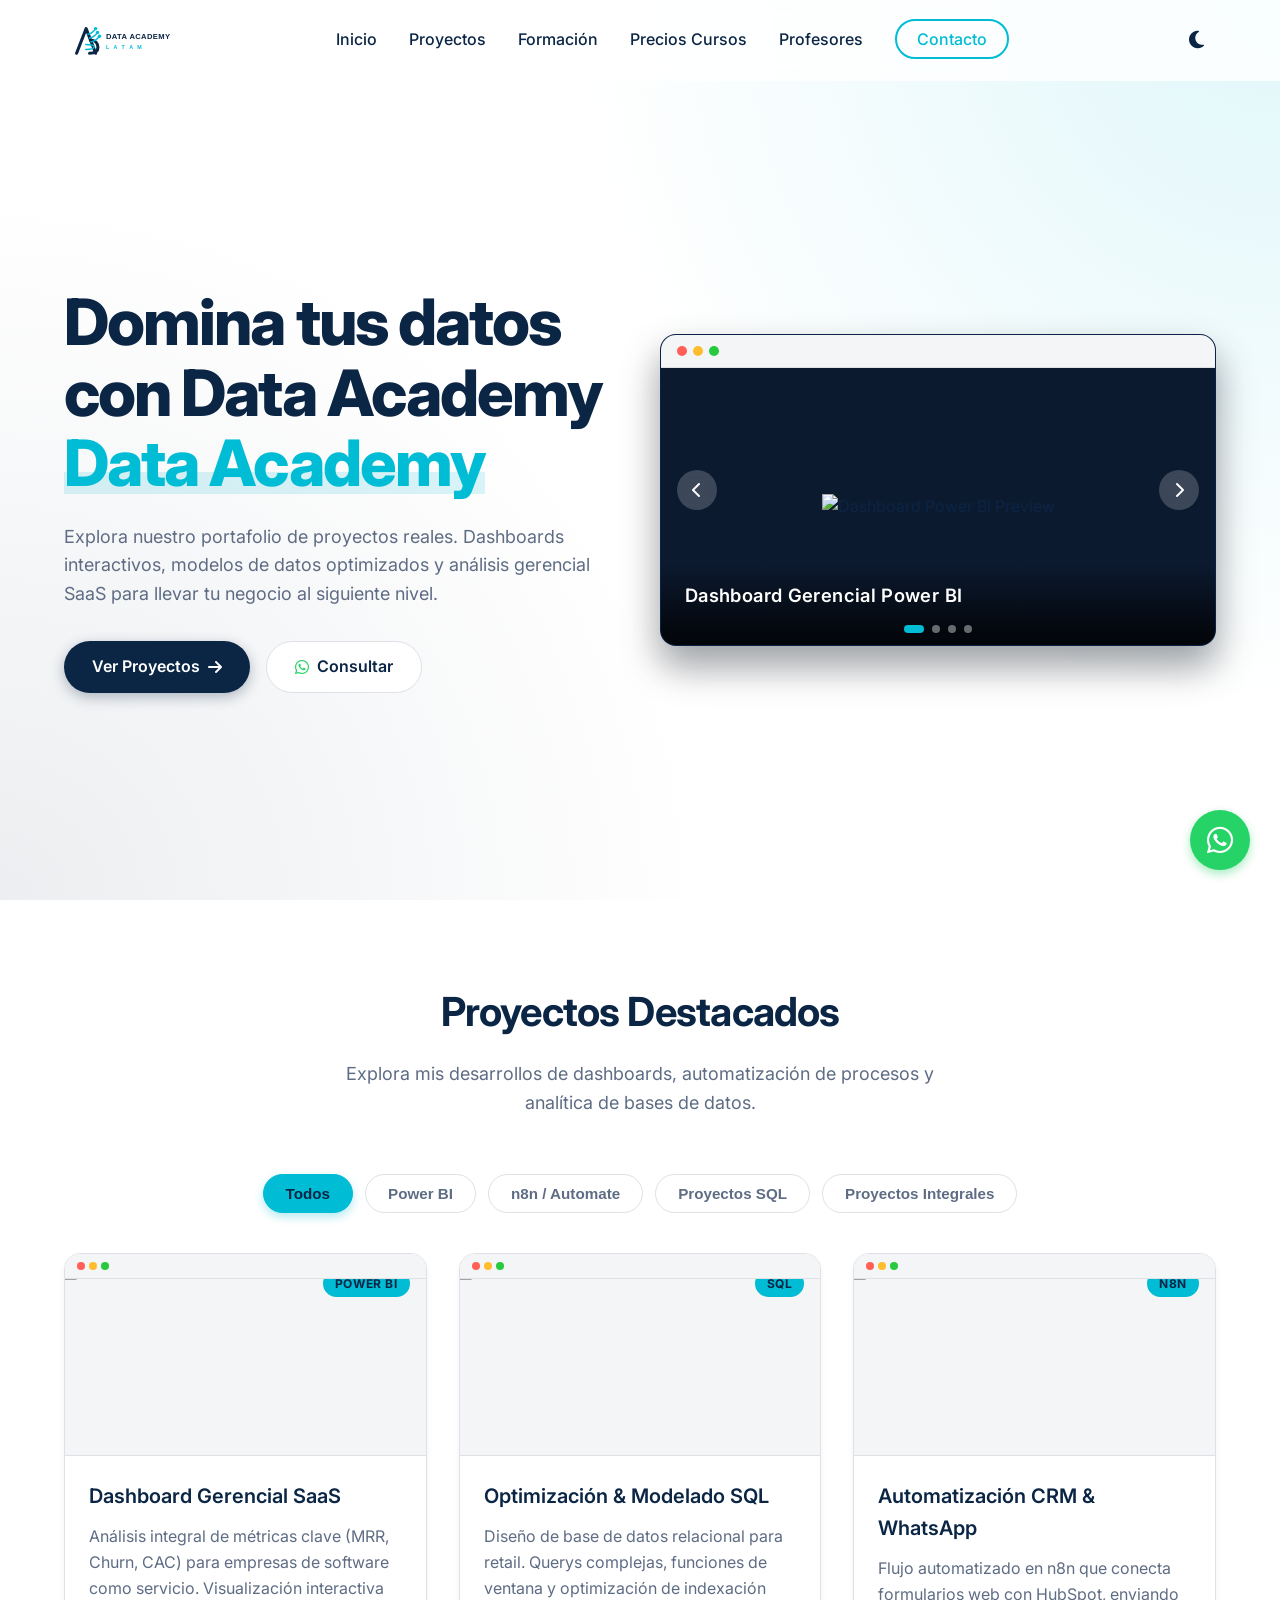
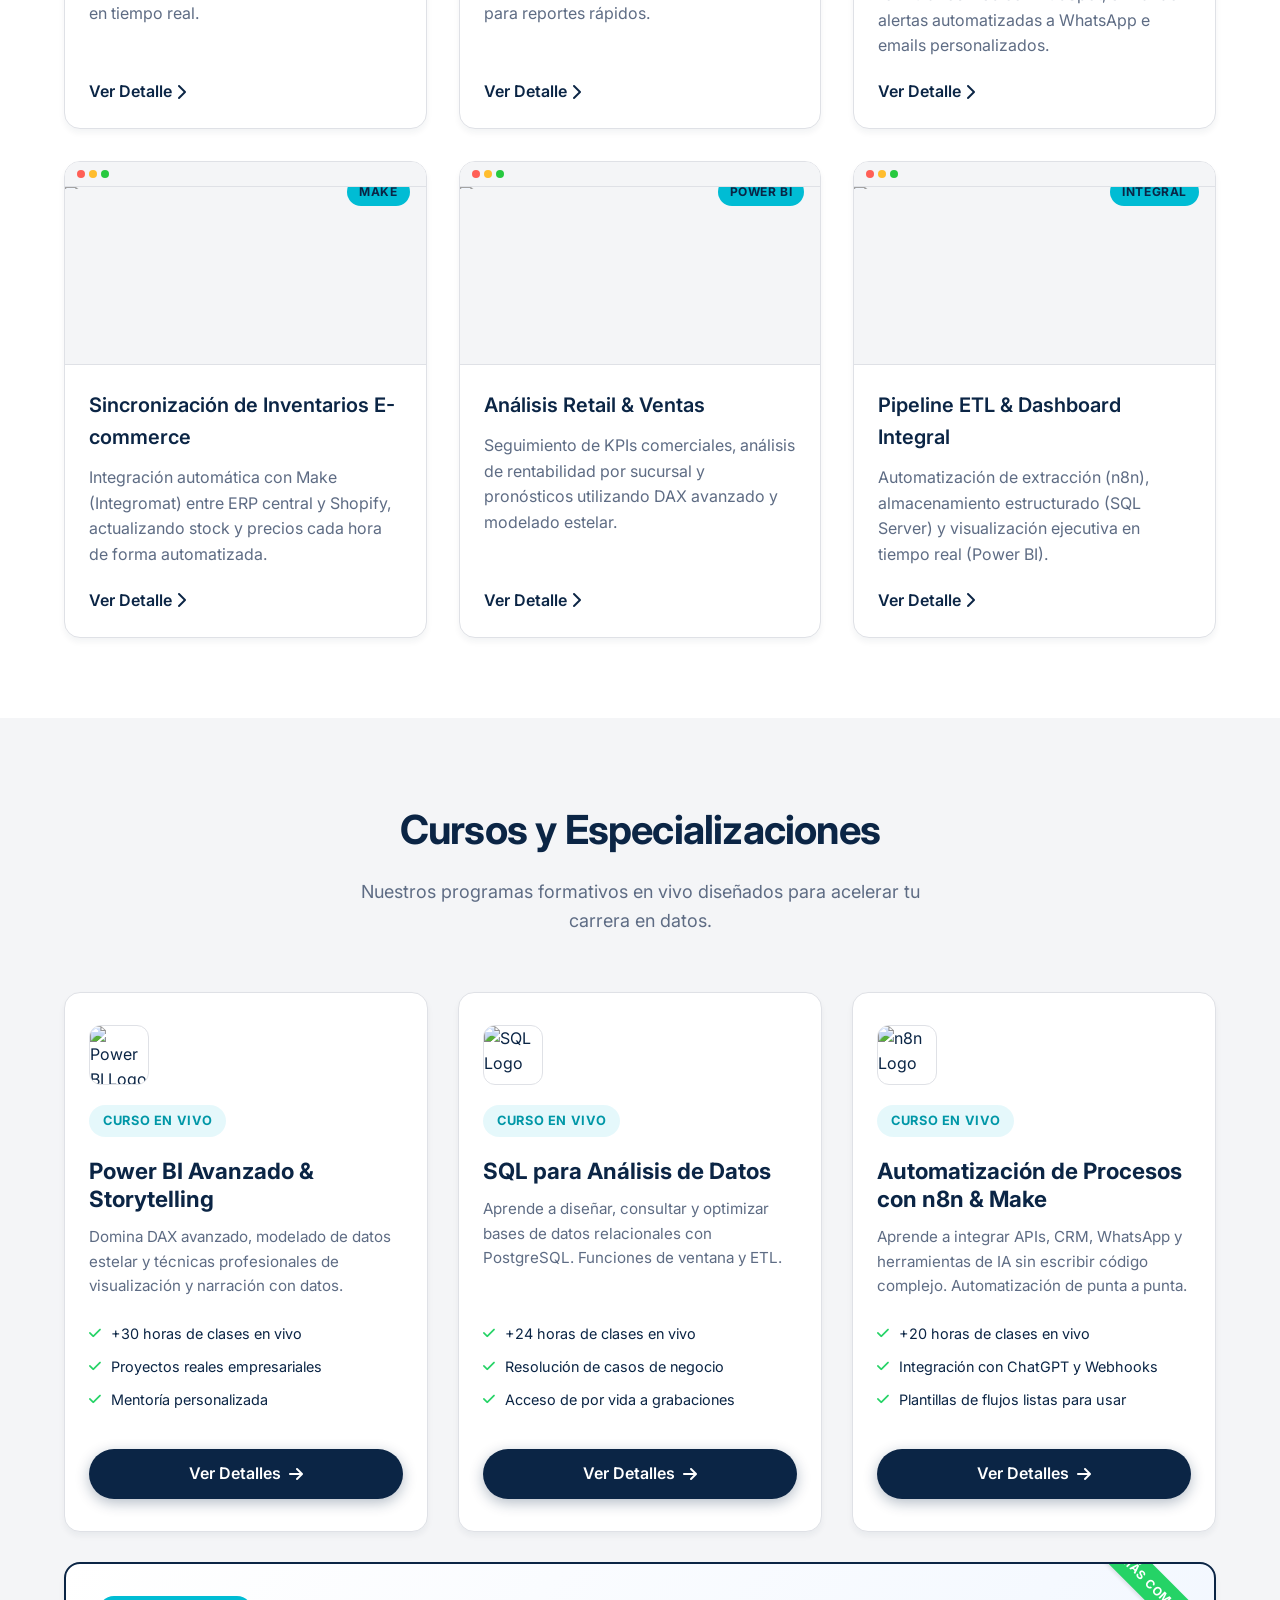
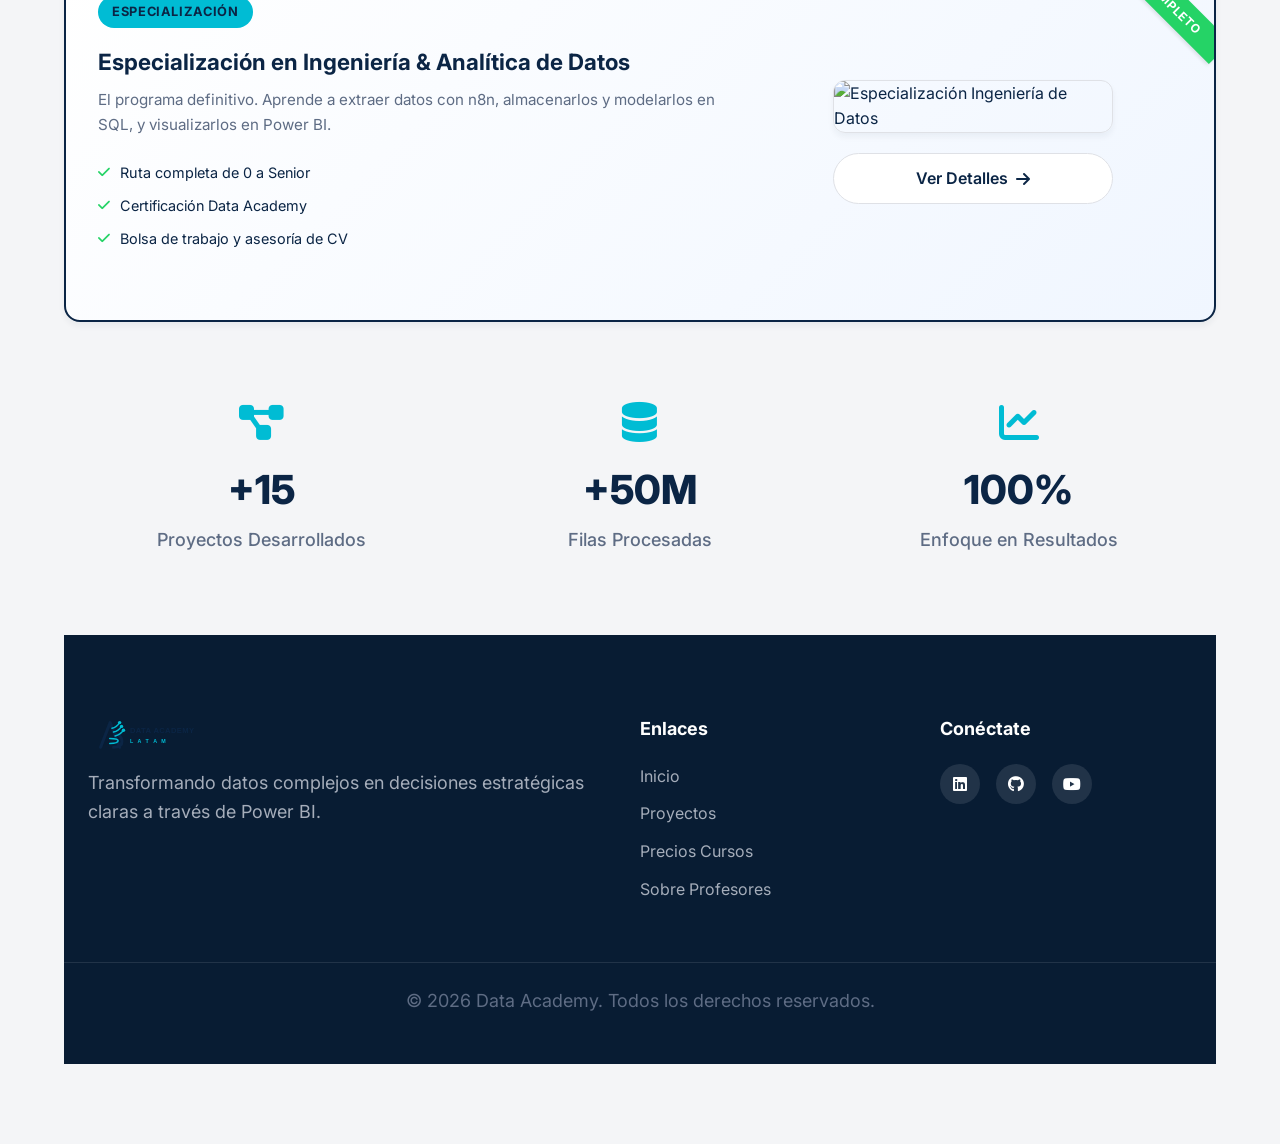
==== commit e8a63788: "reposicion" ====
--- a/index.html
+++ b/index.html
@@ -57,7 +57,7 @@
     <header class="hero" id="inicio">
         <div class="container hero-content">
             <div class="hero-text fade-in">
-                <h1>Domina tus datos con te AMO GIA UUU <span class="highlight">Data Academy</span></h1>
+                <h1>Domina tus datos con Data Academy<span class="highlight">Data Academy</span></h1>
                 <p>Explora nuestro portafolio de proyectos reales. Dashboards interactivos, modelos de datos optimizados
                     y análisis gerencial SaaS para llevar tu negocio al siguiente nivel.</p>
                 <div class="hero-buttons">
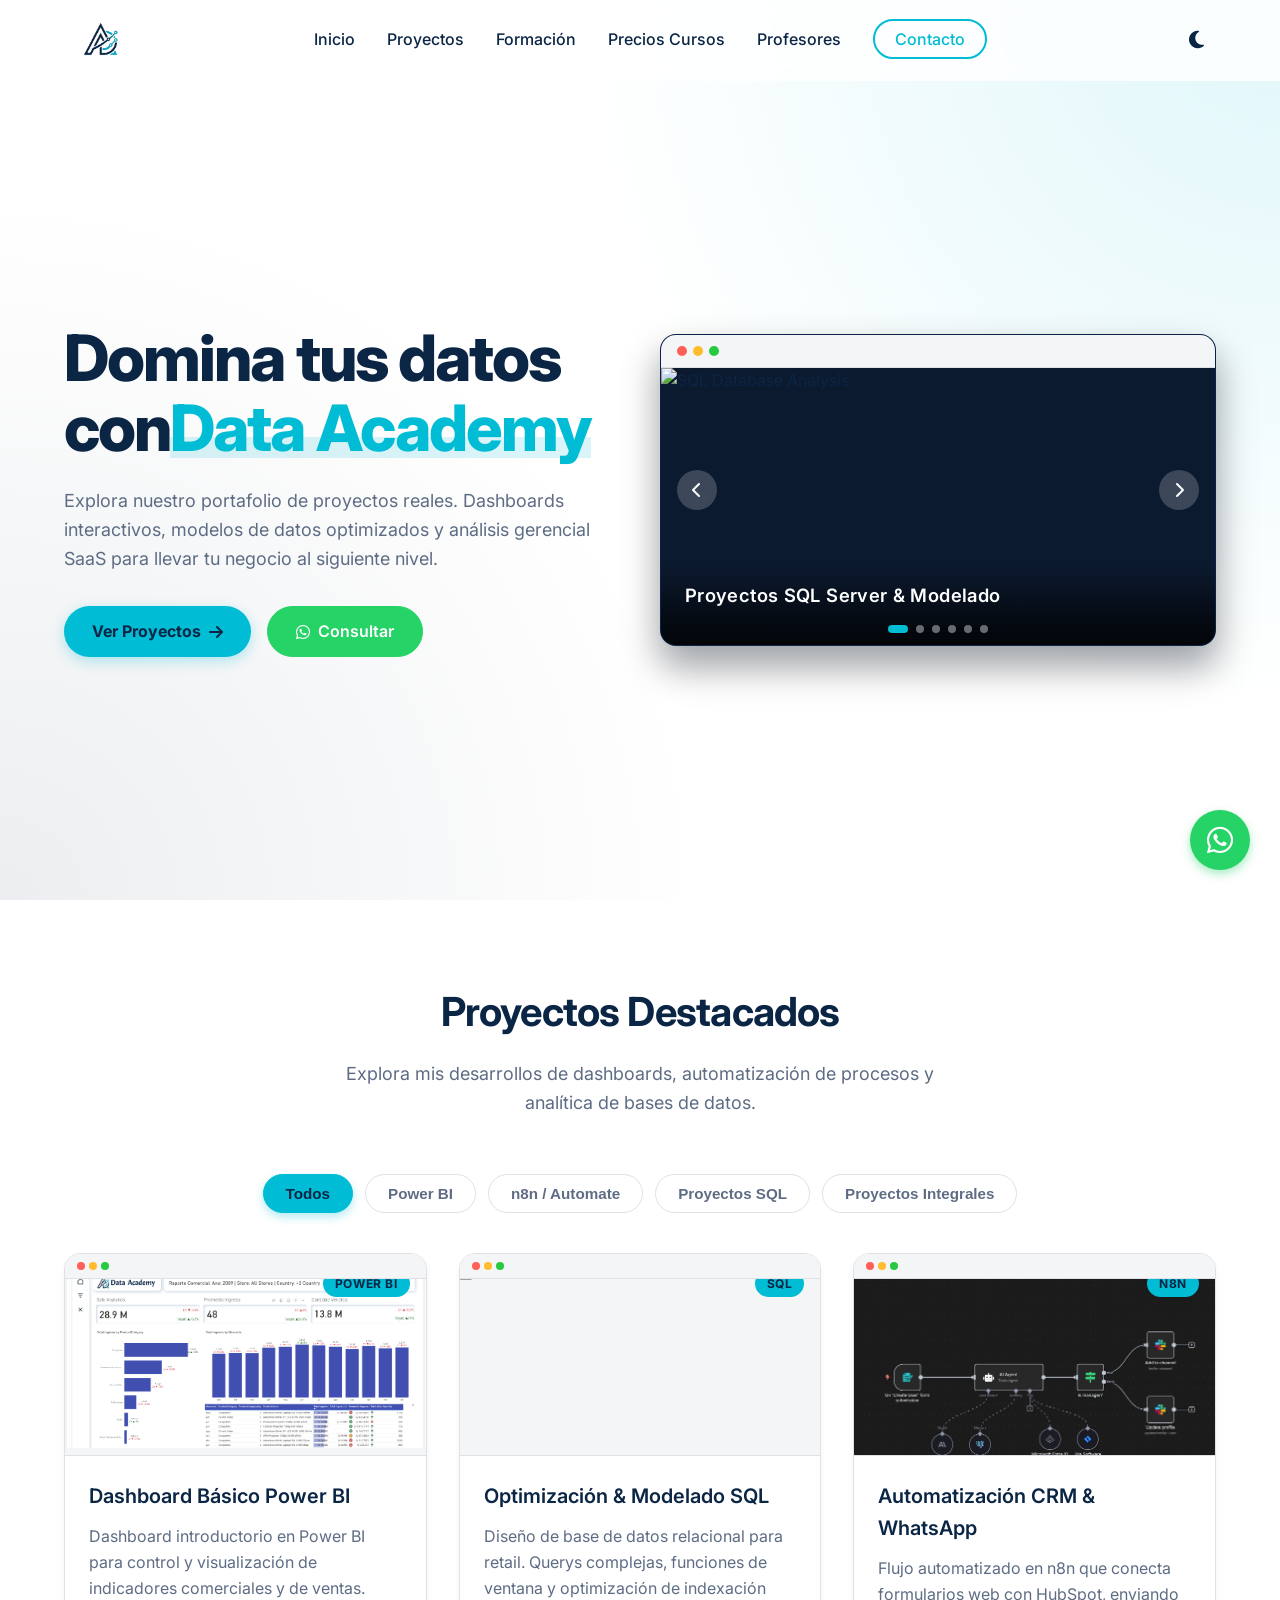
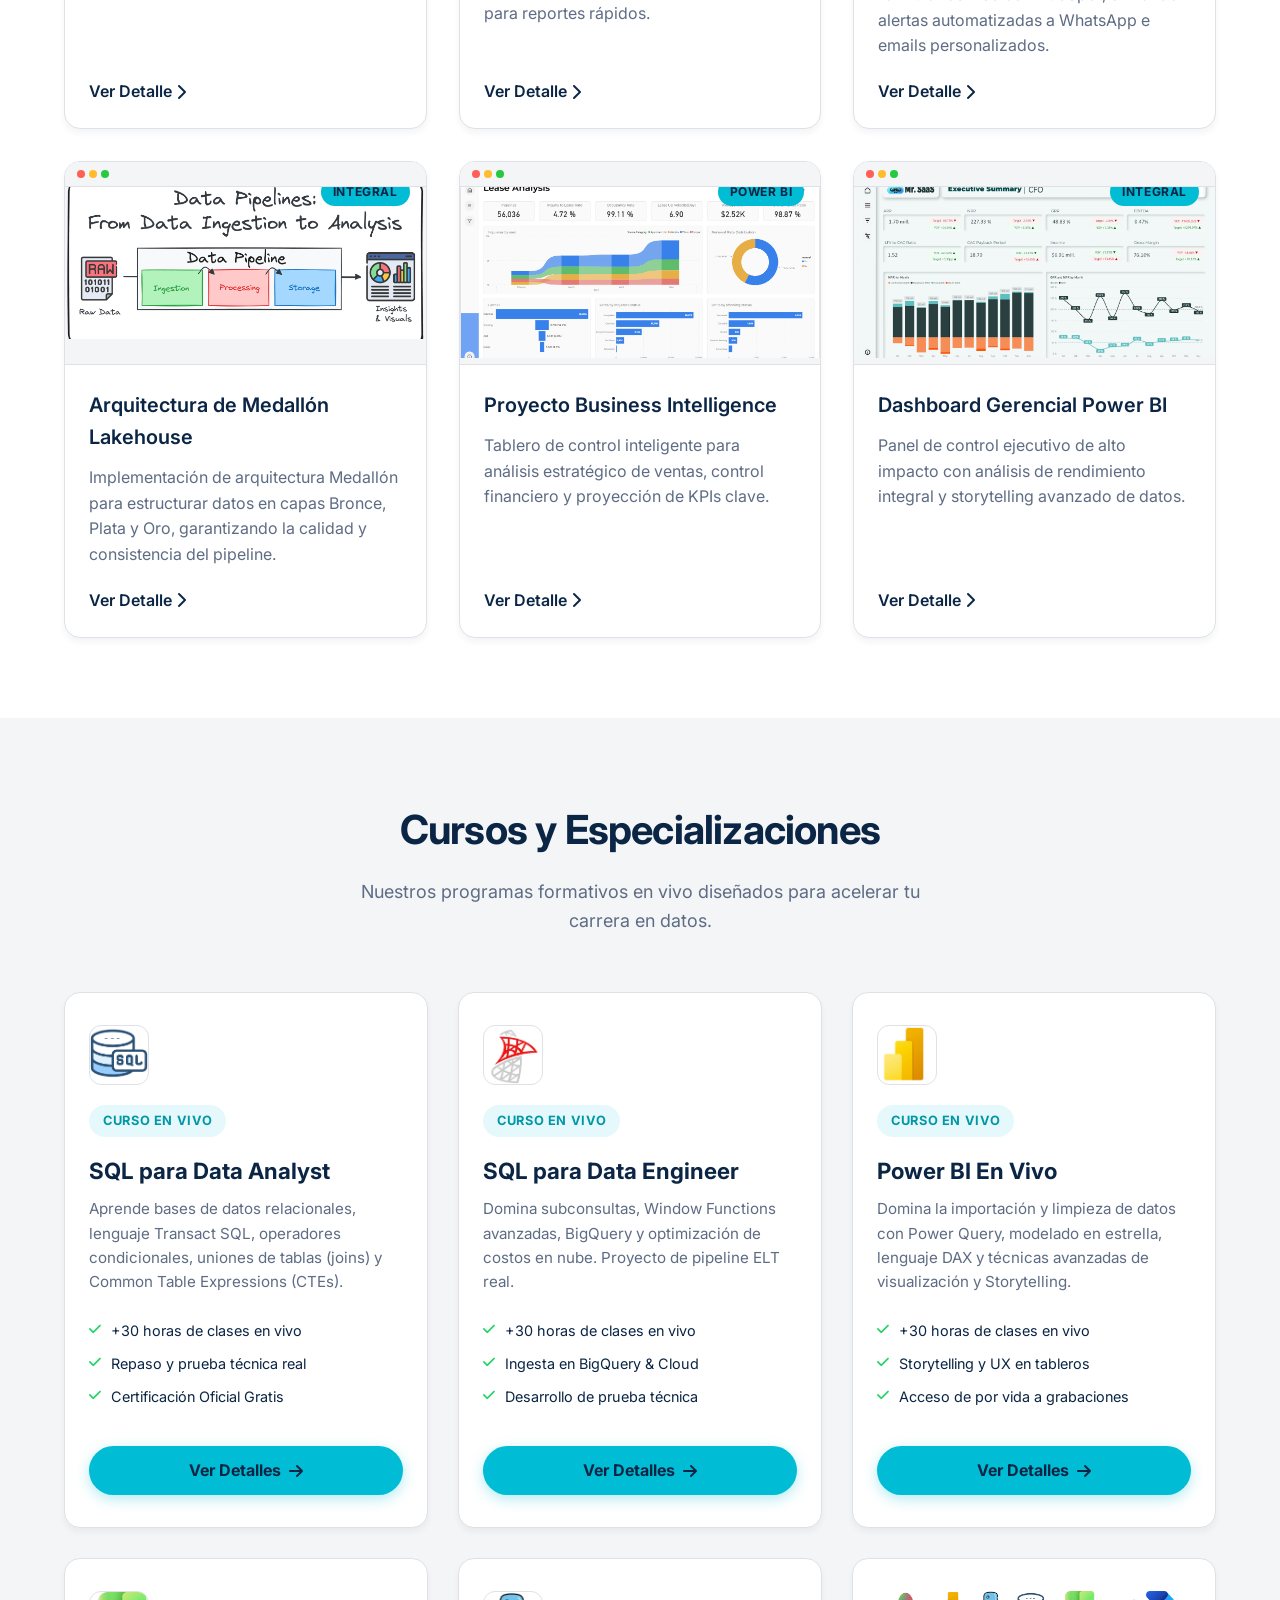
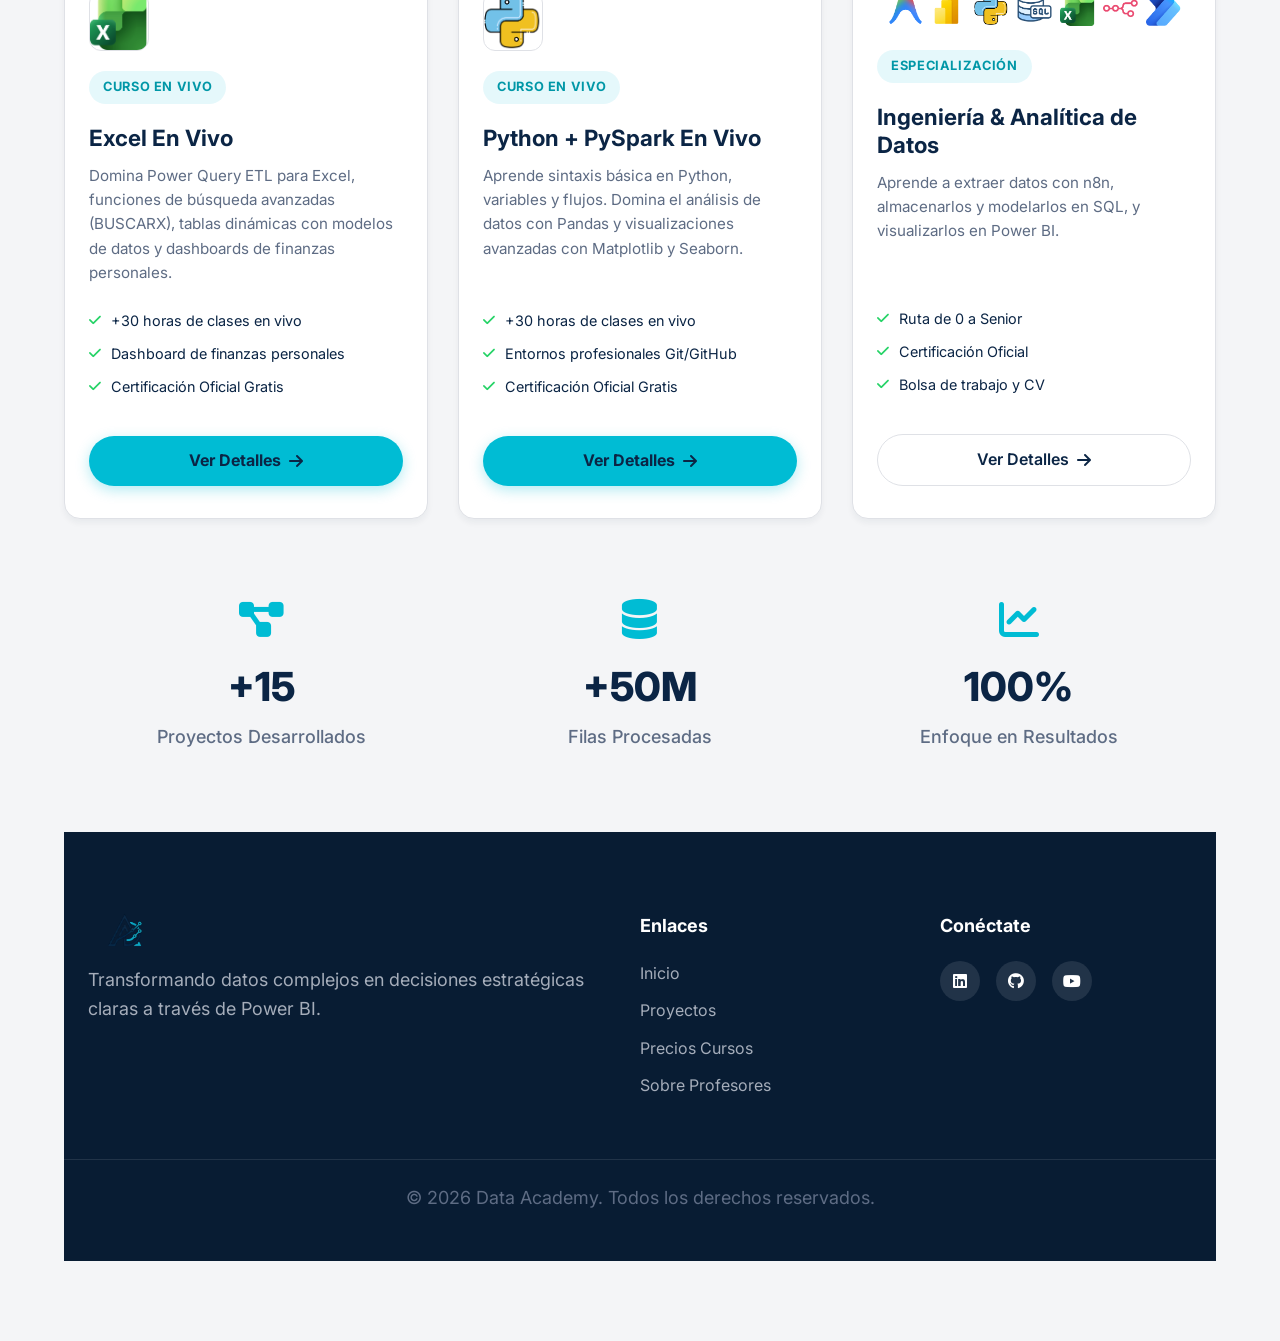
==== commit 744146ed: "feat: update course pages, pricing combos, specialization icons, and favicons" ====
--- a/index.html
+++ b/index.html
@@ -2,7 +2,7 @@
 <html lang="es">
 
 <head>
-    <link rel="icon" type="image/svg+xml" href="assets/img/logo/logo-isotype.svg">
+    <link rel="icon" type="image/png" href="assets/img/logo/logo_oscuro.png">
     <script>
         (function () {
             const theme = localStorage.getItem('theme');
@@ -33,8 +33,8 @@
     <nav class="navbar" id="navbar">
         <div class="container nav-container">
             <a href="#" class="logo">
-                <img src="assets/img/logo/logo-horizontal-light.svg" class="logo-light" alt="Data Academy">
-                <img src="assets/img/logo/logo-horizontal-dark.svg" class="logo-dark" alt="Data Academy">
+                <img src="assets/img/logo/logo_claro.png" class="logo-light" alt="Data Academy">
+                <img src="assets/img/logo/logo_oscuro.png" class="logo-dark" alt="Data Academy">
             </a>
             <ul class="nav-links">
                 <li><a href="#inicio">Inicio</a></li>
@@ -57,7 +57,7 @@
     <header class="hero" id="inicio">
         <div class="container hero-content">
             <div class="hero-text fade-in">
-                <h1>Domina tus datos con Data Academy<span class="highlight">Data Academy</span></h1>
+                <h1>Domina tus datos con<span class="highlight">Data Academy</span></h1>
                 <p>Explora nuestro portafolio de proyectos reales. Dashboards interactivos, modelos de datos optimizados
                     y análisis gerencial SaaS para llevar tu negocio al siguiente nivel.</p>
                 <div class="hero-buttons">
@@ -72,33 +72,41 @@
                     <ul class="carousel-track">
                         <li class="carousel-slide active">
                             <picture>
-                                <source srcset="assets/img/home/pyt_power_bi_1.webp" type="image/webp">
-                                <img src="assets/img/home/pyt_power_bi_1.png" alt="Dashboard Power BI Preview"
+                                <source srcset="assets/img/projects/sql_project.webp" type="image/webp">
+                                <img src="assets/img/projects/sql_project.png" alt="SQL Database Analysis"
                                     fetchpriority="high">
                             </picture>
-                            <div class="carousel-caption">Dashboard Gerencial Power BI</div>
+                            <div class="carousel-caption">Proyectos SQL Server &amp; Modelado</div>
                         </li>
                         <li class="carousel-slide">
                             <picture>
-                                <source srcset="assets/img/home/n8n_flow.webp" type="image/webp">
-                                <img src="assets/img/home/n8n_flow.png" alt="n8n Automation Workflow" loading="lazy">
-                            </picture>
-                            <div class="carousel-caption">Automatizaciones con n8n</div>
+                                <img src="assets/img/projects/proyecto_powerbi_dashboard.png" alt="Dashboard Básico Power BI" loading="lazy">
+                            </picture>
+                            <div class="carousel-caption">Dashboard Básico Power BI</div>
                         </li>
                         <li class="carousel-slide">
                             <picture>
-                                <source srcset="assets/img/home/automate_flow.webp" type="image/webp">
-                                <img src="assets/img/home/automate_flow.png" alt="Make / Power Automate Workflow"
-                                    loading="lazy">
-                            </picture>
-                            <div class="carousel-caption">Flujos en Make &amp; Automate</div>
+                                <img src="assets/img/projects/proyecto_powerbi_bi.png" alt="Proyecto Business Intelligence" loading="lazy">
+                            </picture>
+                            <div class="carousel-caption">Proyecto BI</div>
                         </li>
                         <li class="carousel-slide">
                             <picture>
-                                <source srcset="assets/img/home/sql_project.webp" type="image/webp">
-                                <img src="assets/img/home/sql_project.png" alt="SQL Database Analysis" loading="lazy">
-                            </picture>
-                            <div class="carousel-caption">Proyectos SQL Server &amp; Modelado</div>
+                                <img src="assets/img/projects/proyecto_medallon.png" alt="Proyecto Medallón" loading="lazy">
+                            </picture>
+                            <div class="carousel-caption">Proyecto Medallón</div>
+                        </li>
+                        <li class="carousel-slide">
+                            <picture>
+                                <img src="assets/img/projects/proyecto_n8n_flow.webp" alt="Automatizaciones n8n" loading="lazy">
+                            </picture>
+                            <div class="carousel-caption">Proyecto n8n</div>
+                        </li>
+                        <li class="carousel-slide">
+                            <picture>
+                                <img src="assets/img/projects/proyecto_powerbi_hero.png" alt="Dashboard Power BI Avanzado" loading="lazy">
+                            </picture>
+                            <div class="carousel-caption">Power BI Avanzado</div>
                         </li>
                     </ul>
                 </div>
@@ -113,6 +121,8 @@
                     <button class="carousel-indicator" aria-label="Ir a slide 2"></button>
                     <button class="carousel-indicator" aria-label="Ir a slide 3"></button>
                     <button class="carousel-indicator" aria-label="Ir a slide 4"></button>
+                    <button class="carousel-indicator" aria-label="Ir a slide 5"></button>
+                    <button class="carousel-indicator" aria-label="Ir a slide 6"></button>
                 </div>
             </div>
         </div>
@@ -140,15 +150,13 @@
                 <article class="card fade-in-up" data-category="powerbi">
                     <div class="card-img-wrapper">
                         <picture>
-                            <source srcset="assets/img/projects/pyt_power_bi_2.webp" type="image/webp">
-                            <img src="assets/img/projects/pyt_power_bi_2.png" alt="Dashboard SaaS" loading="lazy">
+                            <img src="assets/img/projects/proyecto_powerbi_dashboard.png" alt="Dashboard Básico Power BI" loading="lazy">
                         </picture>
                         <div class="badge">Power BI</div>
                     </div>
                     <div class="card-content">
-                        <h3>Dashboard Gerencial SaaS</h3>
-                        <p>Análisis integral de métricas clave (MRR, Churn, CAC) para empresas de software como
-                            servicio. Visualización interactiva en tiempo real.</p>
+                        <h3>Dashboard Básico Power BI</h3>
+                        <p>Dashboard introductorio en Power BI para control y visualización de indicadores comerciales y de ventas.</p>
                         <a href="javascript:void(0)" class="btn-link view-detail-btn" data-project-id="p1">Ver Detalle
                             <i class="fas fa-chevron-right"></i></a>
                     </div>
@@ -165,8 +173,7 @@
                     </div>
                     <div class="card-content">
                         <h3>Optimización & Modelado SQL</h3>
-                        <p>Diseño de base de datos relacional para retail. Querys complejas, funciones de ventana y
-                            optimización de indexación para reportes rápidos.</p>
+                        <p>Diseño de base de datos relacional para retail. Querys complejas, funciones de ventana y optimización de indexación para reportes rápidos.</p>
                         <a href="javascript:void(0)" class="btn-link view-detail-btn" data-project-id="p2">Ver Detalle
                             <i class="fas fa-chevron-right"></i></a>
                     </div>
@@ -176,33 +183,29 @@
                 <article class="card fade-in-up" data-category="n8n" style="transition-delay: 0.2s;">
                     <div class="card-img-wrapper">
                         <picture>
-                            <source srcset="assets/img/projects/n8n_flow.webp" type="image/webp">
-                            <img src="assets/img/projects/n8n_flow.png" alt="Automatización n8n" loading="lazy">
+                            <img src="assets/img/projects/proyecto_n8n_flow.webp" alt="Automatización n8n" loading="lazy">
                         </picture>
                         <div class="badge">n8n</div>
                     </div>
                     <div class="card-content">
                         <h3>Automatización CRM & WhatsApp</h3>
-                        <p>Flujo automatizado en n8n que conecta formularios web con HubSpot, enviando alertas
-                            automatizadas a WhatsApp e emails personalizados.</p>
+                        <p>Flujo automatizado en n8n que conecta formularios web con HubSpot, enviando alertas automatizadas a WhatsApp e emails personalizados.</p>
                         <a href="javascript:void(0)" class="btn-link view-detail-btn" data-project-id="p3">Ver Detalle
                             <i class="fas fa-chevron-right"></i></a>
                     </div>
                 </article>
 
-                <!-- Project 4 (Automate) -->
-                <article class="card fade-in-up" data-category="n8n" style="transition-delay: 0.3s;">
-                    <div class="card-img-wrapper">
-                        <picture>
-                            <source srcset="assets/img/projects/automate_flow.webp" type="image/webp">
-                            <img src="assets/img/projects/automate_flow.png" alt="Integración Make" loading="lazy">
-                        </picture>
-                        <div class="badge">Make</div>
-                    </div>
-                    <div class="card-content">
-                        <h3>Sincronización de Inventarios E-commerce</h3>
-                        <p>Integración automática con Make (Integromat) entre ERP central y Shopify, actualizando stock
-                            y precios cada hora de forma automatizada.</p>
+                <!-- Project 4 (Integral) -->
+                <article class="card fade-in-up" data-category="integral" style="transition-delay: 0.3s;">
+                    <div class="card-img-wrapper">
+                        <picture>
+                            <img src="assets/img/projects/proyecto_medallon.png" alt="Arquitectura de Medallón" loading="lazy">
+                        </picture>
+                        <div class="badge">Integral</div>
+                    </div>
+                    <div class="card-content">
+                        <h3>Arquitectura de Medallón Lakehouse</h3>
+                        <p>Implementación de arquitectura Medallón para estructurar datos en capas Bronce, Plata y Oro, garantizando la calidad y consistencia del pipeline.</p>
                         <a href="javascript:void(0)" class="btn-link view-detail-btn" data-project-id="p4">Ver Detalle
                             <i class="fas fa-chevron-right"></i></a>
                     </div>
@@ -212,15 +215,13 @@
                 <article class="card fade-in-up" data-category="powerbi" style="transition-delay: 0.4s;">
                     <div class="card-img-wrapper">
                         <picture>
-                            <source srcset="assets/img/projects/dashboard.webp" type="image/webp">
-                            <img src="assets/img/projects/dashboard.png" alt="Retail & Ventas" loading="lazy">
+                            <img src="assets/img/projects/proyecto_powerbi_bi.png" alt="Proyecto BI" loading="lazy">
                         </picture>
                         <div class="badge">Power BI</div>
                     </div>
                     <div class="card-content">
-                        <h3>Análisis Retail & Ventas</h3>
-                        <p>Seguimiento de KPIs comerciales, análisis de rentabilidad por sucursal y pronósticos
-                            utilizando DAX avanzado y modelado estelar.</p>
+                        <h3>Proyecto Business Intelligence</h3>
+                        <p>Tablero de control inteligente para análisis estratégico de ventas, control financiero y proyección de KPIs clave.</p>
                         <a href="javascript:void(0)" class="btn-link view-detail-btn" data-project-id="p5">Ver Detalle
                             <i class="fas fa-chevron-right"></i></a>
                     </div>
@@ -230,16 +231,13 @@
                 <article class="card fade-in-up" data-category="integral" style="transition-delay: 0.5s;">
                     <div class="card-img-wrapper">
                         <picture>
-                            <source srcset="assets/img/projects/integral_project.webp" type="image/webp">
-                            <img src="assets/img/projects/integral_project.png" alt="Pipeline ETL Integral"
-                                loading="lazy">
+                            <img src="assets/img/projects/proyecto_powerbi_hero.png" alt="Dashboard Gerencial Power BI" loading="lazy">
                         </picture>
                         <div class="badge">Integral</div>
                     </div>
                     <div class="card-content">
-                        <h3>Pipeline ETL & Dashboard Integral</h3>
-                        <p>Automatización de extracción (n8n), almacenamiento estructurado (SQL Server) y visualización
-                            ejecutiva en tiempo real (Power BI).</p>
+                        <h3>Dashboard Gerencial Power BI</h3>
+                        <p>Panel de control ejecutivo de alto impacto con análisis de rendimiento integral y storytelling avanzado de datos.</p>
                         <a href="javascript:void(0)" class="btn-link view-detail-btn" data-project-id="p6">Ver Detalle
                             <i class="fas fa-chevron-right"></i></a>
                     </div>
@@ -257,97 +255,122 @@
             </div>
 
             <div class="grid formation-grid">
-                <!-- Course 1 (Power BI) -->
+                <!-- Course 1 (SQL Analyst) -->
+                <div class="course-card" id="course-sql-analyst">
+                    <div class="course-logo">
+                        <picture>
+                            <img src="assets/img/formation/sql.png" alt="SQL Logo" class="course-tool-logo" loading="lazy">
+                        </picture>
+                    </div>
+                    <div class="course-tag">Curso en Vivo</div>
+                    <h3>SQL para Data Analyst</h3>
+                    <p class="course-desc">Aprende bases de datos relacionales, lenguaje Transact SQL, operadores condicionales, uniones de tablas (joins) y Common Table Expressions (CTEs).</p>
+                    <ul class="course-features">
+                        <li><i class="fas fa-check"></i> +30 horas de clases en vivo</li>
+                        <li><i class="fas fa-check"></i> Repaso y prueba técnica real</li>
+                        <li><i class="fas fa-check"></i> Certificación Oficial Gratis</li>
+                    </ul>
+                    <a href="pages/curso-sql.html" class="btn btn-primary course-cta">Ver Detalles <i
+                            class="fas fa-arrow-right"></i></a>
+                </div>
+
+                <!-- Course 2 (SQL Engineer) -->
+                <div class="course-card" id="course-sql-engineer">
+                    <div class="course-logo">
+                        <picture>
+                            <img src="assets/img/formation/2sqlserver.png" alt="SQL Logo" class="course-tool-logo" loading="lazy">
+                        </picture>
+                    </div>
+                    <div class="course-tag">Curso en Vivo</div>
+                    <h3>SQL para Data Engineer</h3>
+                    <p class="course-desc">Domina subconsultas, Window Functions avanzadas, BigQuery y optimización de costos en nube. Proyecto de pipeline ELT real.</p>
+                    <ul class="course-features">
+                        <li><i class="fas fa-check"></i> +30 horas de clases en vivo</li>
+                        <li><i class="fas fa-check"></i> Ingesta en BigQuery & Cloud</li>
+                        <li><i class="fas fa-check"></i> Desarrollo de prueba técnica</li>
+                    </ul>
+                    <a href="pages/curso-sql-engineer.html" class="btn btn-primary course-cta">Ver Detalles <i
+                            class="fas fa-arrow-right"></i></a>
+                </div>
+
+                <!-- Course 3 (Power BI) -->
                 <div class="course-card" id="course-powerbi">
                     <div class="course-logo">
                         <picture>
-                            <source srcset="assets/img/formation/powerbi_logo.webp" type="image/webp">
-                            <img src="assets/img/formation/powerbi_logo.png" alt="Power BI Logo"
-                                class="course-tool-logo" loading="lazy">
+                            <img src="assets/img/formation/4Powerbi.png" alt="Power BI Logo" class="course-tool-logo" loading="lazy">
                         </picture>
                     </div>
                     <div class="course-tag">Curso en Vivo</div>
-                    <h3>Power BI Avanzado & Storytelling</h3>
-                    <p class="course-desc">Domina DAX avanzado, modelado de datos estelar y técnicas profesionales de
-                        visualización y narración con datos.</p>
+                    <h3>Power BI En Vivo</h3>
+                    <p class="course-desc">Domina la importación y limpieza de datos con Power Query, modelado en estrella, lenguaje DAX y técnicas avanzadas de visualización y Storytelling.</p>
                     <ul class="course-features">
                         <li><i class="fas fa-check"></i> +30 horas de clases en vivo</li>
-                        <li><i class="fas fa-check"></i> Proyectos reales empresariales</li>
-                        <li><i class="fas fa-check"></i> Mentoría personalizada</li>
+                        <li><i class="fas fa-check"></i> Storytelling y UX en tableros</li>
+                        <li><i class="fas fa-check"></i> Acceso de por vida a grabaciones</li>
                     </ul>
                     <a href="pages/curso-powerbi.html" class="btn btn-primary course-cta">Ver Detalles <i
                             class="fas fa-arrow-right"></i></a>
                 </div>
 
-                <!-- Course 2 (SQL) -->
-                <div class="course-card" id="course-sql">
+                <!-- Course 4 (Excel) -->
+                <div class="course-card" id="course-excel">
                     <div class="course-logo">
                         <picture>
-                            <source srcset="assets/img/formation/sql_logo.webp" type="image/webp">
-                            <img src="assets/img/formation/sql_logo.png" alt="SQL Logo" class="course-tool-logo"
-                                loading="lazy">
+                            <img src="assets/img/formation/3Excel.png" alt="Excel Logo" class="course-tool-logo" loading="lazy">
                         </picture>
                     </div>
                     <div class="course-tag">Curso en Vivo</div>
-                    <h3>SQL para Análisis de Datos</h3>
-                    <p class="course-desc">Aprende a diseñar, consultar y optimizar bases de datos relacionales con
-                        PostgreSQL. Funciones de ventana y ETL.</p>
-                    <ul class="course-features">
-                        <li><i class="fas fa-check"></i> +24 horas de clases en vivo</li>
-                        <li><i class="fas fa-check"></i> Resolución de casos de negocio</li>
-                        <li><i class="fas fa-check"></i> Acceso de por vida a grabaciones</li>
-                    </ul>
-                    <a href="pages/curso-sql.html" class="btn btn-primary course-cta">Ver Detalles <i
+                    <h3>Excel En Vivo</h3>
+                    <p class="course-desc">Domina Power Query ETL para Excel, funciones de búsqueda avanzadas (BUSCARX), tablas dinámicas con modelos de datos y dashboards de finanzas personales.</p>
+                    <ul class="course-features">
+                        <li><i class="fas fa-check"></i> +30 horas de clases en vivo</li>
+                        <li><i class="fas fa-check"></i> Dashboard de finanzas personales</li>
+                        <li><i class="fas fa-check"></i> Certificación Oficial Gratis</li>
+                    </ul>
+                    <a href="pages/curso-excel.html" class="btn btn-primary course-cta">Ver Detalles <i
                             class="fas fa-arrow-right"></i></a>
                 </div>
 
-                <!-- Course 3 (n8n/Make) -->
-                <div class="course-card" id="course-n8n">
+                <!-- Course 5 (Python) -->
+                <div class="course-card" id="course-python">
                     <div class="course-logo">
                         <picture>
-                            <source srcset="assets/img/formation/n8n_logo.webp" type="image/webp">
-                            <img src="assets/img/formation/n8n_logo.png" alt="n8n Logo" class="course-tool-logo"
-                                loading="lazy">
+                            <img src="assets/img/formation/5Python.png" alt="Python Logo" class="course-tool-logo" loading="lazy">
                         </picture>
                     </div>
                     <div class="course-tag">Curso en Vivo</div>
-                    <h3>Automatización de Procesos con n8n & Make</h3>
-                    <p class="course-desc">Aprende a integrar APIs, CRM, WhatsApp y herramientas de IA sin escribir
-                        código complejo. Automatización de punta a punta.</p>
-                    <ul class="course-features">
-                        <li><i class="fas fa-check"></i> +20 horas de clases en vivo</li>
-                        <li><i class="fas fa-check"></i> Integración con ChatGPT y Webhooks</li>
-                        <li><i class="fas fa-check"></i> Plantillas de flujos listas para usar</li>
-                    </ul>
-                    <a href="pages/curso-n8n.html" class="btn btn-primary course-cta">Ver Detalles <i
+                    <h3>Python + PySpark En Vivo</h3>
+                    <p class="course-desc">Aprende sintaxis básica en Python, variables y flujos. Domina el análisis de datos con Pandas y visualizaciones avanzadas con Matplotlib y Seaborn.</p>
+                    <ul class="course-features">
+                        <li><i class="fas fa-check"></i> +30 horas de clases en vivo</li>
+                        <li><i class="fas fa-check"></i> Entornos profesionales Git/GitHub</li>
+                        <li><i class="fas fa-check"></i> Certificación Oficial Gratis</li>
+                    </ul>
+                    <a href="pages/curso-python.html" class="btn btn-primary course-cta">Ver Detalles <i
                             class="fas fa-arrow-right"></i></a>
                 </div>
 
                 <!-- Specialization (Integral) -->
-                <div class="course-card featured" id="spec-integral">
-                    <div class="featured-badge">Más Completo</div>
-                    <div class="featured-grid-inner">
-                        <div class="featured-text-col">
-                            <div class="course-tag">Especialización</div>
-                            <h3>Especialización en Ingeniería & Analítica de Datos</h3>
-                            <p class="course-desc">El programa definitivo. Aprende a extraer datos con n8n, almacenarlos
-                                y modelarlos en SQL, y visualizarlos en Power BI.</p>
-                            <ul class="course-features">
-                                <li><i class="fas fa-check"></i> Ruta completa de 0 a Senior</li>
-                                <li><i class="fas fa-check"></i> Certificación Data Academy</li>
-                                <li><i class="fas fa-check"></i> Bolsa de trabajo y asesoría de CV</li>
-                            </ul>
-                        </div>
-                        <div class="featured-visual-col">
-                            <picture>
-                                <source srcset="assets/img/formation/minimalist_combo.webp" type="image/webp">
-                                <img src="assets/img/formation/minimalist_combo.png"
-                                    alt="Especialización Ingeniería de Datos" class="featured-tool-img" loading="lazy">
-                            </picture>
-                            <a href="pages/especializacion-datos.html" class="btn btn-secondary course-cta">Ver Detalles
-                                <i class="fas fa-arrow-right"></i></a>
-                        </div>
-                    </div>
+                <div class="course-card" id="spec-integral">
+                    <div style="display: flex; gap: 8px; justify-content: center; align-items: center; margin-bottom: 24px;">
+                        <img src="assets/img/formation/7Antigravity.png" alt="Antigravity" loading="lazy" style="height: 35px; width: auto; border-radius: 8px;">
+                        <img src="assets/img/formation/4Powerbi.png" alt="Power BI" loading="lazy" style="height: 35px; width: auto;">
+                        <img src="assets/img/formation/5Python.png" alt="Python" loading="lazy" style="height: 35px; width: auto;">
+                        <img src="assets/img/formation/sql.png" alt="SQL" loading="lazy" style="height: 35px; width: auto;">
+                        <img src="assets/img/formation/3Excel.png" alt="Excel" loading="lazy" style="height: 35px; width: auto;">
+                        <img src="assets/img/formation/6n8n.png" alt="n8n" loading="lazy" style="height: 35px; width: auto;">
+                        <img src="assets/img/formation/8Autiamte.png" alt="Automate" loading="lazy" style="height: 35px; width: auto;">
+                    </div>
+                    <div class="course-tag">Especialización</div>
+                    <h3>Ingeniería & Analítica de Datos</h3>
+                    <p class="course-desc">Aprende a extraer datos con n8n, almacenarlos y modelarlos en SQL, y visualizarlos en Power BI.</p>
+                    <ul class="course-features">
+                        <li><i class="fas fa-check"></i> Ruta de 0 a Senior</li>
+                        <li><i class="fas fa-check"></i> Certificación Oficial</li>
+                        <li><i class="fas fa-check"></i> Bolsa de trabajo y CV</li>
+                    </ul>
+                    <a href="pages/especializacion-datos.html" class="btn btn-secondary course-cta">Ver Detalles
+                        <i class="fas fa-arrow-right"></i></a>
                 </div>
             </div>
 
@@ -379,8 +402,8 @@
                 <div class="container footer-content">
                     <div class="footer-brand">
                         <a href="#" class="logo">
-                            <img src="assets/img/logo/logo-horizontal-light.svg" class="logo-light" alt="Data Academy">
-                            <img src="assets/img/logo/logo-horizontal-dark.svg" class="logo-dark" alt="Data Academy">
+                            <img src="assets/img/logo/logo_claro.png" class="logo-light" alt="Data Academy">
+                            <img src="assets/img/logo/logo_oscuro.png" class="logo-dark" alt="Data Academy">
                         </a>
                         <p>Transformando datos complejos en decisiones estratégicas claras a través de Power BI.</p>
                     </div>
--- a/assets/css/style.css
+++ b/assets/css/style.css
@@ -138,14 +138,15 @@
 }
 
 .btn-primary {
-    background-color: var(--primary-color);
-    color: white;
-    box-shadow: 0 4px 14px rgba(11, 37, 69, 0.3);
-}
-
-.btn-primary:hover {
     background-color: var(--accent-color);
     color: var(--primary-color);
+    box-shadow: 0 4px 14px rgba(0, 188, 212, 0.3);
+    font-weight: 700;
+}
+
+.btn-primary:hover {
+    background-color: var(--primary-dark);
+    color: var(--accent-color);
     transform: translateY(-2px);
     box-shadow: 0 6px 20px rgba(0, 188, 212, 0.4);
 }
@@ -375,6 +376,13 @@
     width: 100%;
     height: 100%;
     object-fit: cover;
+}
+
+/* picture tag should match its parent size */
+.carousel-slide picture {
+    display: block;
+    width: 100%;
+    height: 100%;
 }
 
 .carousel-caption {
@@ -1492,8 +1500,19 @@
     border-color: var(--border-color) !important;
 }
 html.dark-theme .syllabus-module:hover {
-    border-color: var(--primary-light) !important;
-}
+    border-color: var(--accent-color) !important;
+}
+
+/* Títulos h4 de módulos: blanco + negrita para contraste en dark */
+html.dark-theme .syllabus-module h4 {
+    color: #ffffff !important;
+    font-weight: 800 !important;
+    text-shadow: 0 1px 3px rgba(0,0,0,0.4);
+}
+html.dark-theme .syllabus-module p {
+    color: #c8d6e8 !important;
+}
+
 html.dark-theme .detail-image-wrapper {
     border-color: var(--border-color);
 }
@@ -1507,6 +1526,7 @@
 html.dark-theme .tools-tags span {
     background-color: var(--bg-light);
     border-color: var(--border-color);
+    color: #e0e8f4;
 }
 html.dark-theme .hero-carousel {
     background-color: #071224;
@@ -1529,10 +1549,55 @@
     border-bottom-color: #1b355a;
 }
 
-/* Modo oscuro para los tags de curso */
+/* ---- Tarjetas de Proyectos: contraste en dark (solo texto) ---- */
+/* Título h3 de card blanco + negrita */
+html.dark-theme .card-content h3 {
+    color: #ffffff !important;
+    font-weight: 700;
+}
+/* Descripción de card: gris claro legible */
+html.dark-theme .card-content p {
+    color: #b8c9e0 !important;
+}
+/* Enlace "Ver Detalle" visible */
+html.dark-theme .card-content .btn-link {
+    color: var(--accent-color) !important;
+}
+html.dark-theme .card-content .btn-link:hover {
+    color: #ffffff !important;
+}
+
+/* Modo oscuro para los tags de curso (Curso en Vivo, En Vivo, Especialización) */
 html.dark-theme .course-tag {
-    background: rgba(0, 188, 212, 0.15);
-    color: var(--accent-color);
+    background: rgba(0, 188, 212, 0.22) !important;
+    color: #00e5f5 !important;          /* cyan brillante — máximo contraste */
+    font-weight: 700 !important;
+    border: 1px solid rgba(0, 188, 212, 0.35);
+}
+
+/* Featured card: fondo oscuro en dark mode (override inline style) */
+html.dark-theme .course-card.featured {
+    background: linear-gradient(135deg, #102444 0%, #071224 100%) !important;
+    border-color: var(--accent-color) !important;
+}
+
+/* Títulos h3 en course-card en dark */
+html.dark-theme .course-card h3 {
+    color: #ffffff !important;
+}
+html.dark-theme .course-desc {
+    color: #b8c9e0 !important;
+}
+html.dark-theme .course-features li {
+    color: #dce8f5 !important;
+}
+
+/* Section headers en dark */
+html.dark-theme .section-header h2 {
+    color: #ffffff;
+}
+html.dark-theme .section-header p {
+    color: #a5b8cc;
 }
 
 /* Botón de Alternancia de Tema (Sleek Theme Toggle Button) */
@@ -1572,6 +1637,22 @@
 /* =========================================
    Estilos específicos de WhatsApp de marca
    ========================================= */
+.btn-whatsapp {
+    background-color: #25D366 !important;
+    border-color: #25D366 !important;
+    color: white !important;
+}
+
+.btn-whatsapp i.fa-whatsapp {
+    color: white !important;
+}
+
+.btn-whatsapp:hover {
+    background-color: #20b858 !important;
+    border-color: #20b858 !important;
+    box-shadow: 0 4px 14px rgba(37, 211, 102, 0.4) !important;
+}
+
 .btn-secondary i.fa-whatsapp {
     color: #25D366; /* El icono es siempre verde WhatsApp */
     transition: var(--transition);
@@ -1600,5 +1681,139 @@
     color: white !important;
 }
 
-
-
+/* =========================================
+   Estilos de Catálogo de Cursos (Pestañas)
+   ========================================= */
+.catalog-tabs-container {
+    margin-top: 30px;
+    width: 100%;
+}
+.catalog-tabs-nav {
+    display: flex;
+    justify-content: center;
+    gap: 12px;
+    flex-wrap: wrap;
+    margin-bottom: 30px;
+    border-bottom: 2px solid var(--border-color);
+    padding-bottom: 15px;
+}
+.catalog-tab-btn {
+    background: none;
+    border: none;
+    padding: 10px 20px;
+    font-size: 1rem;
+    font-weight: 600;
+    color: var(--text-muted);
+    cursor: pointer;
+    border-radius: 8px;
+    transition: var(--transition);
+}
+.catalog-tab-btn:hover {
+    color: var(--primary-color);
+    background-color: var(--bg-light);
+}
+.catalog-tab-btn.active {
+    color: white;
+    background-color: var(--primary-color);
+}
+html.dark-theme .catalog-tab-btn.active {
+    color: var(--primary-dark);
+    background-color: var(--accent-color);
+}
+
+.catalog-tab-panel {
+    display: none;
+    opacity: 0;
+    transition: opacity 0.4s ease;
+}
+.catalog-tab-panel.active {
+    display: block;
+    opacity: 1;
+}
+
+.course-grid-catalog {
+    display: grid;
+    grid-template-columns: 1.5fr 1fr;
+    gap: 30px;
+    align-items: stretch;
+}
+@media (max-width: 992px) {
+    .course-grid-catalog {
+        grid-template-columns: 1fr;
+    }
+}
+
+.sale-badge-pill {
+    display: inline-block;
+    padding: 5px 12px;
+    font-size: 0.8rem;
+    font-weight: 700;
+    border-radius: 20px;
+    margin-right: 8px;
+    margin-bottom: 8px;
+    text-transform: uppercase;
+}
+.sale-badge-red {
+    background-color: rgba(255, 74, 74, 0.1);
+    color: #ff4a4a;
+    border: 1px solid #ff4a4a;
+}
+.sale-badge-blue {
+    background-color: rgba(0, 188, 212, 0.1);
+    color: var(--accent-color);
+    border: 1px solid var(--accent-color);
+}
+.sale-badge-green {
+    background-color: rgba(37, 211, 102, 0.1);
+    color: #25D366;
+    border: 1px solid #25D366;
+}
+
+/* Combos & Cross-Selling Table Styles */
+.combos-section {
+    margin-top: 60px;
+    background: var(--bg-light);
+    border-radius: 20px;
+    padding: 40px;
+    border: 1px solid var(--border-color);
+}
+.combos-table-wrapper {
+    overflow-x: auto;
+    margin-top: 30px;
+}
+.combos-table {
+    width: 100%;
+    border-collapse: collapse;
+    text-align: left;
+}
+.combos-table th {
+    background-color: var(--primary-color);
+    color: white;
+    padding: 15px 20px;
+    font-weight: 700;
+}
+html.dark-theme .combos-table th {
+    background-color: var(--primary-dark);
+    color: var(--accent-color);
+}
+.combos-table td {
+    padding: 18px 20px;
+    border-bottom: 1px solid var(--border-color);
+    color: var(--text-main);
+}
+.combos-table tr:hover {
+    background-color: rgba(0, 188, 212, 0.03);
+}
+html.dark-theme .combos-table tr:hover {
+    background-color: rgba(255, 255, 255, 0.02);
+}
+.combo-highlight {
+    font-weight: 800;
+    color: var(--primary-color);
+}
+html.dark-theme .combo-highlight {
+    color: var(--accent-color);
+}
+
+
+
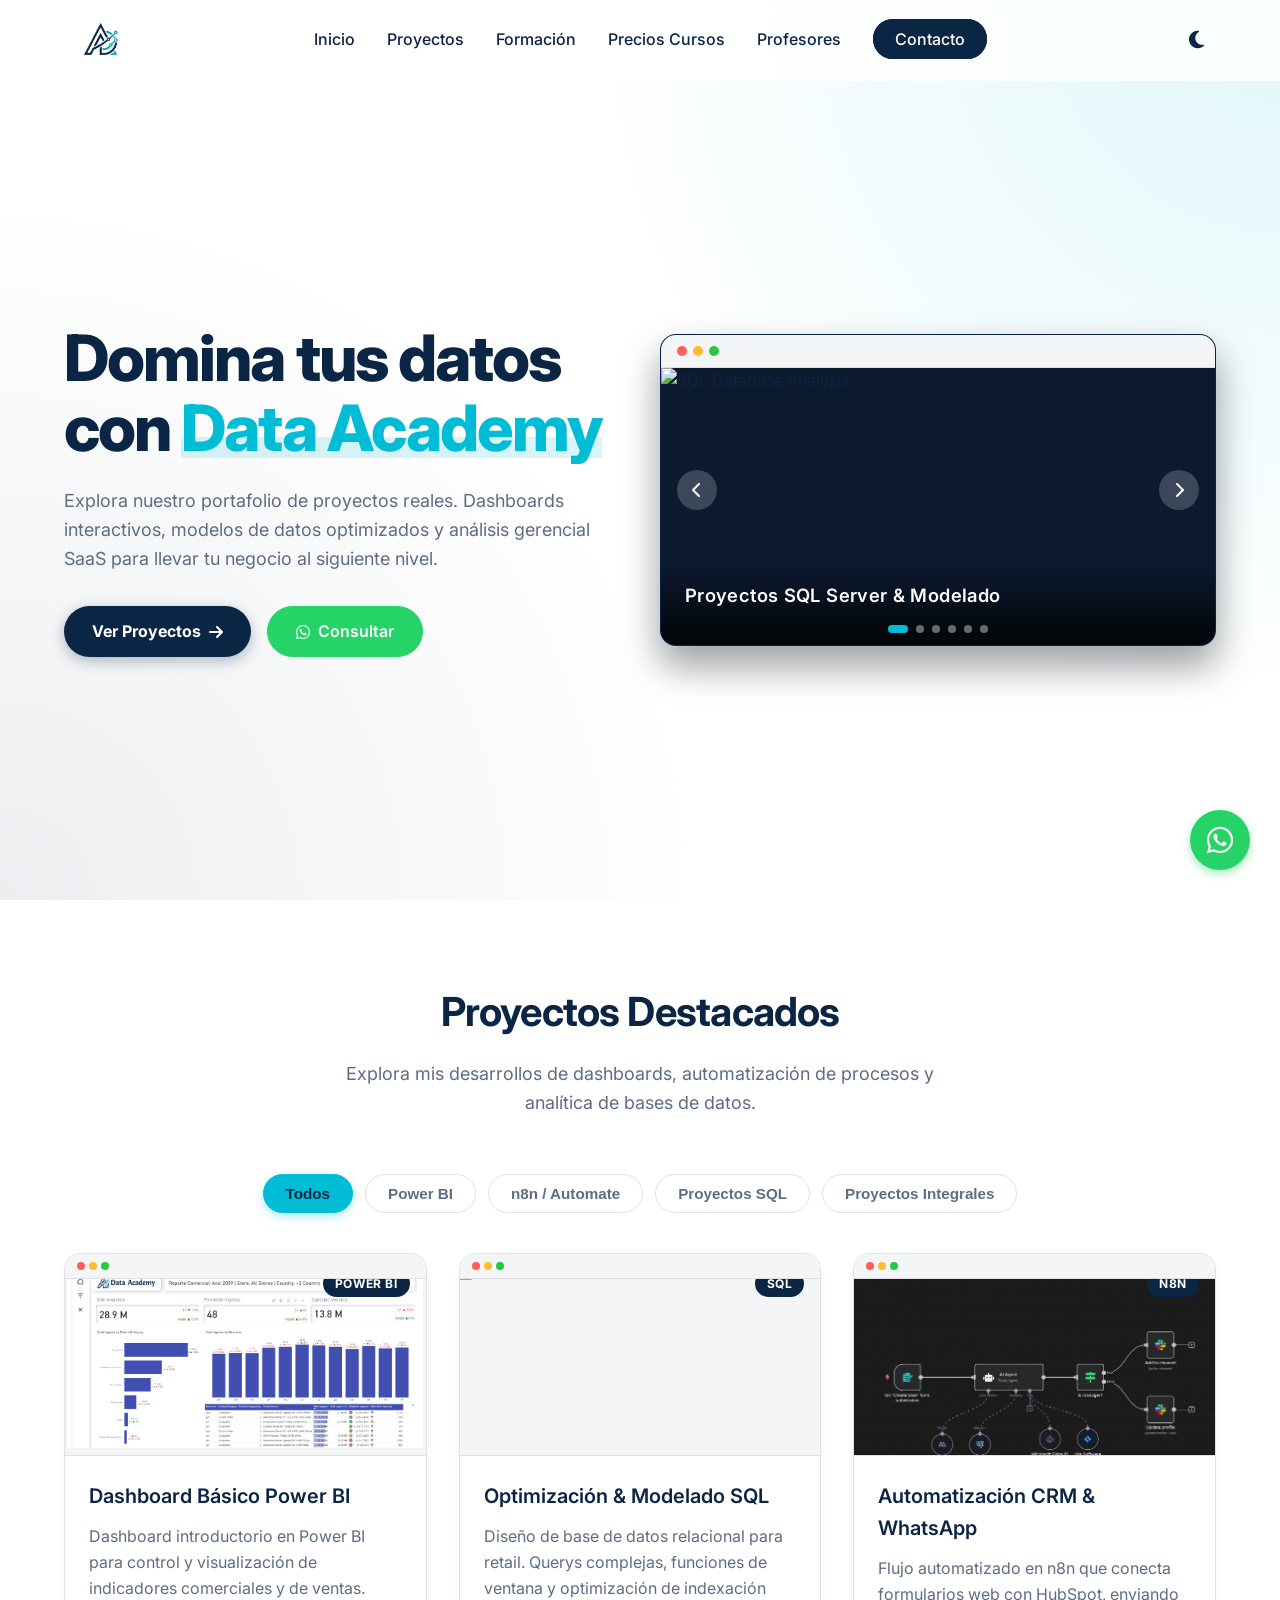
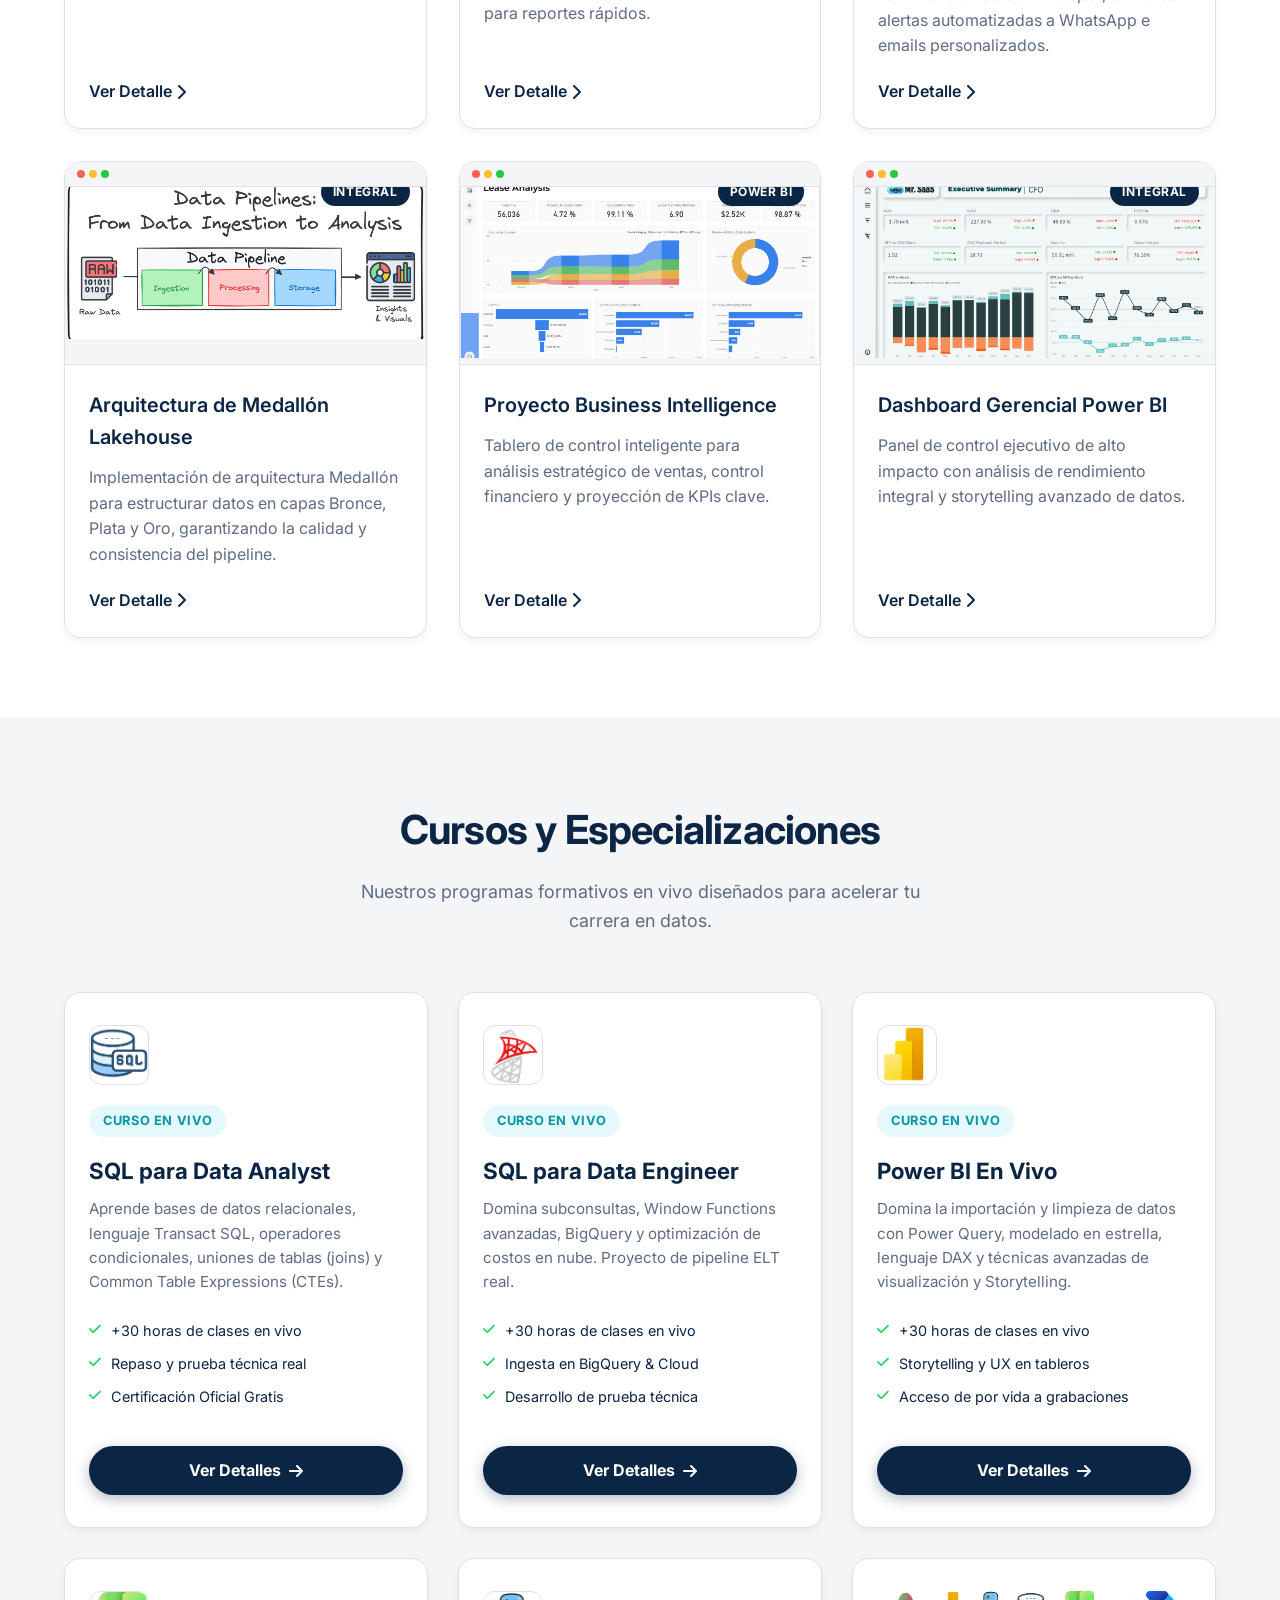
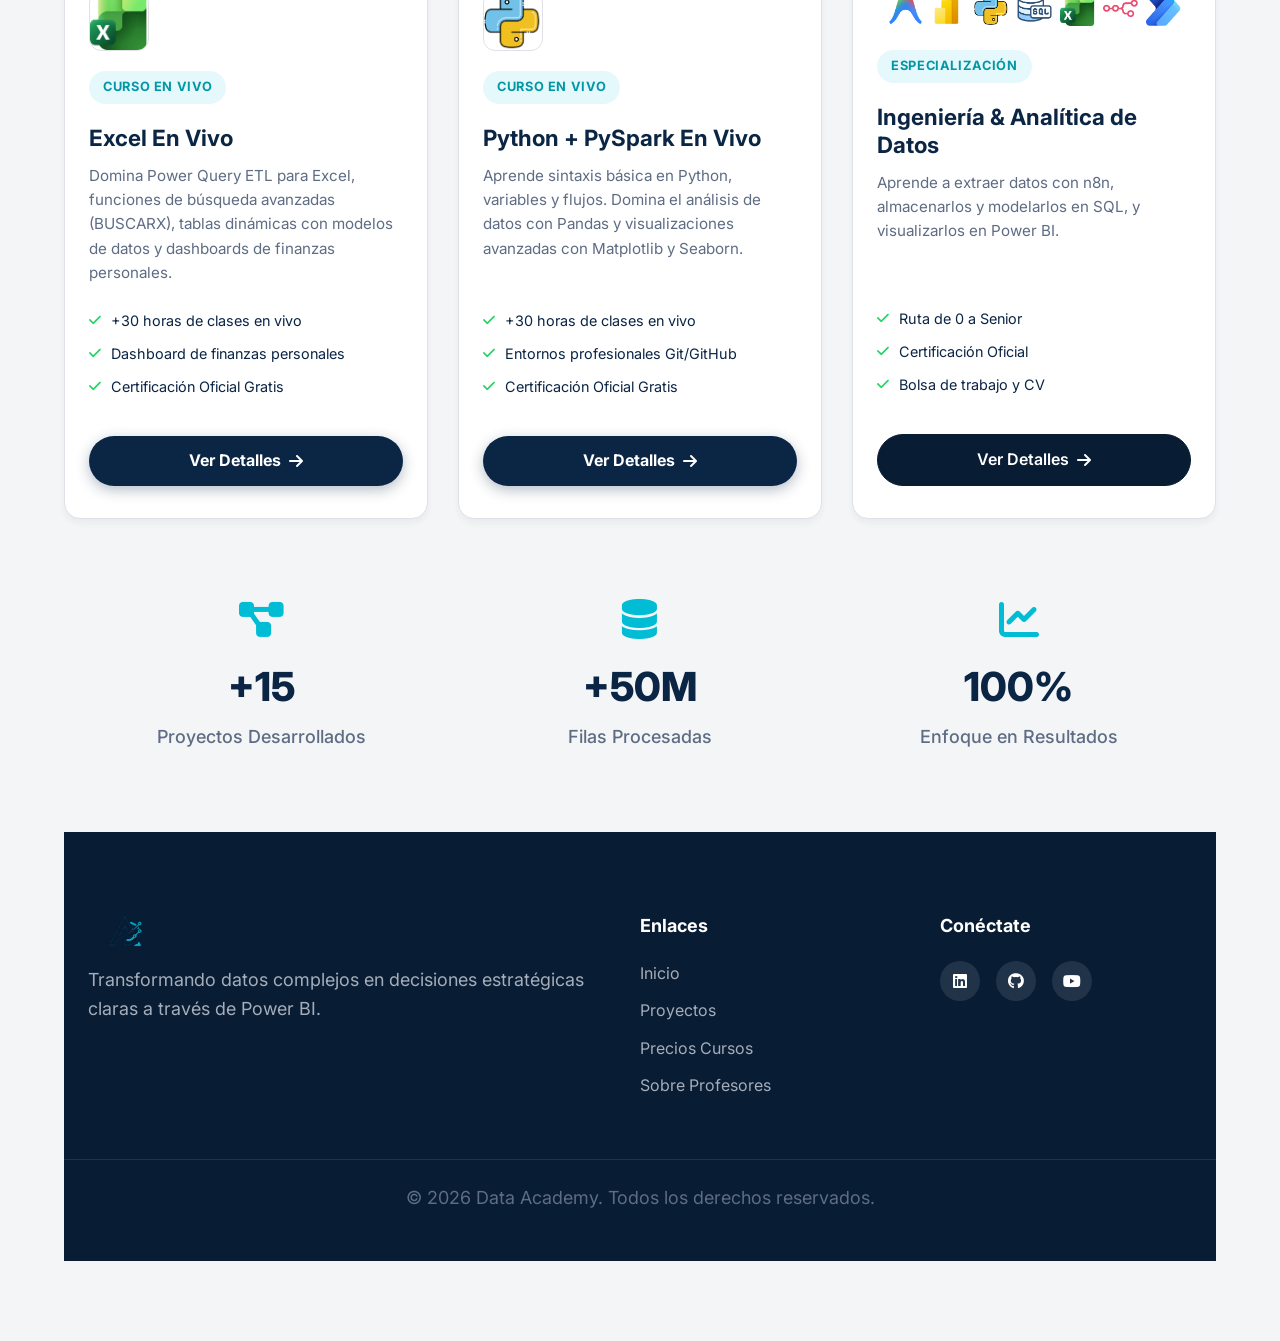
==== commit 4826b47f: "v0" ====
--- a/index.html
+++ b/index.html
@@ -2,7 +2,7 @@
 <html lang="es">
 
 <head>
-    <link rel="icon" type="image/png" href="assets/img/logo/logo_oscuro.png">
+    <link rel="icon" type="image/png" href="assets/img/logo/favicon_square.png">
     <script>
         (function () {
             const theme = localStorage.getItem('theme');
@@ -57,7 +57,7 @@
     <header class="hero" id="inicio">
         <div class="container hero-content">
             <div class="hero-text fade-in">
-                <h1>Domina tus datos con<span class="highlight">Data Academy</span></h1>
+                <h1>Domina tus datos con <span class="highlight">Data Academy</span></h1>
                 <p>Explora nuestro portafolio de proyectos reales. Dashboards interactivos, modelos de datos optimizados
                     y análisis gerencial SaaS para llevar tu negocio al siguiente nivel.</p>
                 <div class="hero-buttons">
@@ -80,31 +80,36 @@
                         </li>
                         <li class="carousel-slide">
                             <picture>
-                                <img src="assets/img/projects/proyecto_powerbi_dashboard.png" alt="Dashboard Básico Power BI" loading="lazy">
+                                <img src="assets/img/projects/proyecto_powerbi_dashboard.png"
+                                    alt="Dashboard Básico Power BI" loading="lazy">
                             </picture>
                             <div class="carousel-caption">Dashboard Básico Power BI</div>
                         </li>
                         <li class="carousel-slide">
                             <picture>
-                                <img src="assets/img/projects/proyecto_powerbi_bi.png" alt="Proyecto Business Intelligence" loading="lazy">
+                                <img src="assets/img/projects/proyecto_powerbi_bi.png"
+                                    alt="Proyecto Business Intelligence" loading="lazy">
                             </picture>
                             <div class="carousel-caption">Proyecto BI</div>
                         </li>
                         <li class="carousel-slide">
                             <picture>
-                                <img src="assets/img/projects/proyecto_medallon.png" alt="Proyecto Medallón" loading="lazy">
+                                <img src="assets/img/projects/proyecto_medallon.png" alt="Proyecto Medallón"
+                                    loading="lazy">
                             </picture>
                             <div class="carousel-caption">Proyecto Medallón</div>
                         </li>
                         <li class="carousel-slide">
                             <picture>
-                                <img src="assets/img/projects/proyecto_n8n_flow.webp" alt="Automatizaciones n8n" loading="lazy">
+                                <img src="assets/img/projects/proyecto_n8n_flow.webp" alt="Automatizaciones n8n"
+                                    loading="lazy">
                             </picture>
                             <div class="carousel-caption">Proyecto n8n</div>
                         </li>
                         <li class="carousel-slide">
                             <picture>
-                                <img src="assets/img/projects/proyecto_powerbi_hero.png" alt="Dashboard Power BI Avanzado" loading="lazy">
+                                <img src="assets/img/projects/proyecto_powerbi_hero.png"
+                                    alt="Dashboard Power BI Avanzado" loading="lazy">
                             </picture>
                             <div class="carousel-caption">Power BI Avanzado</div>
                         </li>
@@ -150,13 +155,15 @@
                 <article class="card fade-in-up" data-category="powerbi">
                     <div class="card-img-wrapper">
                         <picture>
-                            <img src="assets/img/projects/proyecto_powerbi_dashboard.png" alt="Dashboard Básico Power BI" loading="lazy">
+                            <img src="assets/img/projects/proyecto_powerbi_dashboard.png"
+                                alt="Dashboard Básico Power BI" loading="lazy">
                         </picture>
                         <div class="badge">Power BI</div>
                     </div>
                     <div class="card-content">
                         <h3>Dashboard Básico Power BI</h3>
-                        <p>Dashboard introductorio en Power BI para control y visualización de indicadores comerciales y de ventas.</p>
+                        <p>Dashboard introductorio en Power BI para control y visualización de indicadores comerciales y
+                            de ventas.</p>
                         <a href="javascript:void(0)" class="btn-link view-detail-btn" data-project-id="p1">Ver Detalle
                             <i class="fas fa-chevron-right"></i></a>
                     </div>
@@ -173,7 +180,8 @@
                     </div>
                     <div class="card-content">
                         <h3>Optimización & Modelado SQL</h3>
-                        <p>Diseño de base de datos relacional para retail. Querys complejas, funciones de ventana y optimización de indexación para reportes rápidos.</p>
+                        <p>Diseño de base de datos relacional para retail. Querys complejas, funciones de ventana y
+                            optimización de indexación para reportes rápidos.</p>
                         <a href="javascript:void(0)" class="btn-link view-detail-btn" data-project-id="p2">Ver Detalle
                             <i class="fas fa-chevron-right"></i></a>
                     </div>
@@ -183,13 +191,15 @@
                 <article class="card fade-in-up" data-category="n8n" style="transition-delay: 0.2s;">
                     <div class="card-img-wrapper">
                         <picture>
-                            <img src="assets/img/projects/proyecto_n8n_flow.webp" alt="Automatización n8n" loading="lazy">
+                            <img src="assets/img/projects/proyecto_n8n_flow.webp" alt="Automatización n8n"
+                                loading="lazy">
                         </picture>
                         <div class="badge">n8n</div>
                     </div>
                     <div class="card-content">
                         <h3>Automatización CRM & WhatsApp</h3>
-                        <p>Flujo automatizado en n8n que conecta formularios web con HubSpot, enviando alertas automatizadas a WhatsApp e emails personalizados.</p>
+                        <p>Flujo automatizado en n8n que conecta formularios web con HubSpot, enviando alertas
+                            automatizadas a WhatsApp e emails personalizados.</p>
                         <a href="javascript:void(0)" class="btn-link view-detail-btn" data-project-id="p3">Ver Detalle
                             <i class="fas fa-chevron-right"></i></a>
                     </div>
@@ -199,13 +209,15 @@
                 <article class="card fade-in-up" data-category="integral" style="transition-delay: 0.3s;">
                     <div class="card-img-wrapper">
                         <picture>
-                            <img src="assets/img/projects/proyecto_medallon.png" alt="Arquitectura de Medallón" loading="lazy">
+                            <img src="assets/img/projects/proyecto_medallon.png" alt="Arquitectura de Medallón"
+                                loading="lazy">
                         </picture>
                         <div class="badge">Integral</div>
                     </div>
                     <div class="card-content">
                         <h3>Arquitectura de Medallón Lakehouse</h3>
-                        <p>Implementación de arquitectura Medallón para estructurar datos en capas Bronce, Plata y Oro, garantizando la calidad y consistencia del pipeline.</p>
+                        <p>Implementación de arquitectura Medallón para estructurar datos en capas Bronce, Plata y Oro,
+                            garantizando la calidad y consistencia del pipeline.</p>
                         <a href="javascript:void(0)" class="btn-link view-detail-btn" data-project-id="p4">Ver Detalle
                             <i class="fas fa-chevron-right"></i></a>
                     </div>
@@ -221,7 +233,8 @@
                     </div>
                     <div class="card-content">
                         <h3>Proyecto Business Intelligence</h3>
-                        <p>Tablero de control inteligente para análisis estratégico de ventas, control financiero y proyección de KPIs clave.</p>
+                        <p>Tablero de control inteligente para análisis estratégico de ventas, control financiero y
+                            proyección de KPIs clave.</p>
                         <a href="javascript:void(0)" class="btn-link view-detail-btn" data-project-id="p5">Ver Detalle
                             <i class="fas fa-chevron-right"></i></a>
                     </div>
@@ -231,13 +244,15 @@
                 <article class="card fade-in-up" data-category="integral" style="transition-delay: 0.5s;">
                     <div class="card-img-wrapper">
                         <picture>
-                            <img src="assets/img/projects/proyecto_powerbi_hero.png" alt="Dashboard Gerencial Power BI" loading="lazy">
+                            <img src="assets/img/projects/proyecto_powerbi_hero.png" alt="Dashboard Gerencial Power BI"
+                                loading="lazy">
                         </picture>
                         <div class="badge">Integral</div>
                     </div>
                     <div class="card-content">
                         <h3>Dashboard Gerencial Power BI</h3>
-                        <p>Panel de control ejecutivo de alto impacto con análisis de rendimiento integral y storytelling avanzado de datos.</p>
+                        <p>Panel de control ejecutivo de alto impacto con análisis de rendimiento integral y
+                            storytelling avanzado de datos.</p>
                         <a href="javascript:void(0)" class="btn-link view-detail-btn" data-project-id="p6">Ver Detalle
                             <i class="fas fa-chevron-right"></i></a>
                     </div>
@@ -259,12 +274,14 @@
                 <div class="course-card" id="course-sql-analyst">
                     <div class="course-logo">
                         <picture>
-                            <img src="assets/img/formation/sql.png" alt="SQL Logo" class="course-tool-logo" loading="lazy">
+                            <img src="assets/img/formation/sql.png" alt="SQL Logo" class="course-tool-logo"
+                                loading="lazy">
                         </picture>
                     </div>
                     <div class="course-tag">Curso en Vivo</div>
                     <h3>SQL para Data Analyst</h3>
-                    <p class="course-desc">Aprende bases de datos relacionales, lenguaje Transact SQL, operadores condicionales, uniones de tablas (joins) y Common Table Expressions (CTEs).</p>
+                    <p class="course-desc">Aprende bases de datos relacionales, lenguaje Transact SQL, operadores
+                        condicionales, uniones de tablas (joins) y Common Table Expressions (CTEs).</p>
                     <ul class="course-features">
                         <li><i class="fas fa-check"></i> +30 horas de clases en vivo</li>
                         <li><i class="fas fa-check"></i> Repaso y prueba técnica real</li>
@@ -278,12 +295,14 @@
                 <div class="course-card" id="course-sql-engineer">
                     <div class="course-logo">
                         <picture>
-                            <img src="assets/img/formation/2sqlserver.png" alt="SQL Logo" class="course-tool-logo" loading="lazy">
+                            <img src="assets/img/formation/2sqlserver.png" alt="SQL Logo" class="course-tool-logo"
+                                loading="lazy">
                         </picture>
                     </div>
                     <div class="course-tag">Curso en Vivo</div>
                     <h3>SQL para Data Engineer</h3>
-                    <p class="course-desc">Domina subconsultas, Window Functions avanzadas, BigQuery y optimización de costos en nube. Proyecto de pipeline ELT real.</p>
+                    <p class="course-desc">Domina subconsultas, Window Functions avanzadas, BigQuery y optimización de
+                        costos en nube. Proyecto de pipeline ELT real.</p>
                     <ul class="course-features">
                         <li><i class="fas fa-check"></i> +30 horas de clases en vivo</li>
                         <li><i class="fas fa-check"></i> Ingesta en BigQuery & Cloud</li>
@@ -297,12 +316,14 @@
                 <div class="course-card" id="course-powerbi">
                     <div class="course-logo">
                         <picture>
-                            <img src="assets/img/formation/4Powerbi.png" alt="Power BI Logo" class="course-tool-logo" loading="lazy">
+                            <img src="assets/img/formation/4Powerbi.png" alt="Power BI Logo" class="course-tool-logo"
+                                loading="lazy">
                         </picture>
                     </div>
                     <div class="course-tag">Curso en Vivo</div>
                     <h3>Power BI En Vivo</h3>
-                    <p class="course-desc">Domina la importación y limpieza de datos con Power Query, modelado en estrella, lenguaje DAX y técnicas avanzadas de visualización y Storytelling.</p>
+                    <p class="course-desc">Domina la importación y limpieza de datos con Power Query, modelado en
+                        estrella, lenguaje DAX y técnicas avanzadas de visualización y Storytelling.</p>
                     <ul class="course-features">
                         <li><i class="fas fa-check"></i> +30 horas de clases en vivo</li>
                         <li><i class="fas fa-check"></i> Storytelling y UX en tableros</li>
@@ -316,12 +337,14 @@
                 <div class="course-card" id="course-excel">
                     <div class="course-logo">
                         <picture>
-                            <img src="assets/img/formation/3Excel.png" alt="Excel Logo" class="course-tool-logo" loading="lazy">
+                            <img src="assets/img/formation/3Excel.png" alt="Excel Logo" class="course-tool-logo"
+                                loading="lazy">
                         </picture>
                     </div>
                     <div class="course-tag">Curso en Vivo</div>
                     <h3>Excel En Vivo</h3>
-                    <p class="course-desc">Domina Power Query ETL para Excel, funciones de búsqueda avanzadas (BUSCARX), tablas dinámicas con modelos de datos y dashboards de finanzas personales.</p>
+                    <p class="course-desc">Domina Power Query ETL para Excel, funciones de búsqueda avanzadas (BUSCARX),
+                        tablas dinámicas con modelos de datos y dashboards de finanzas personales.</p>
                     <ul class="course-features">
                         <li><i class="fas fa-check"></i> +30 horas de clases en vivo</li>
                         <li><i class="fas fa-check"></i> Dashboard de finanzas personales</li>
@@ -335,12 +358,14 @@
                 <div class="course-card" id="course-python">
                     <div class="course-logo">
                         <picture>
-                            <img src="assets/img/formation/5Python.png" alt="Python Logo" class="course-tool-logo" loading="lazy">
+                            <img src="assets/img/formation/5Python.png" alt="Python Logo" class="course-tool-logo"
+                                loading="lazy">
                         </picture>
                     </div>
                     <div class="course-tag">Curso en Vivo</div>
                     <h3>Python + PySpark En Vivo</h3>
-                    <p class="course-desc">Aprende sintaxis básica en Python, variables y flujos. Domina el análisis de datos con Pandas y visualizaciones avanzadas con Matplotlib y Seaborn.</p>
+                    <p class="course-desc">Aprende sintaxis básica en Python, variables y flujos. Domina el análisis de
+                        datos con Pandas y visualizaciones avanzadas con Matplotlib y Seaborn.</p>
                     <ul class="course-features">
                         <li><i class="fas fa-check"></i> +30 horas de clases en vivo</li>
                         <li><i class="fas fa-check"></i> Entornos profesionales Git/GitHub</li>
@@ -352,18 +377,27 @@
 
                 <!-- Specialization (Integral) -->
                 <div class="course-card" id="spec-integral">
-                    <div style="display: flex; gap: 8px; justify-content: center; align-items: center; margin-bottom: 24px;">
-                        <img src="assets/img/formation/7Antigravity.png" alt="Antigravity" loading="lazy" style="height: 35px; width: auto; border-radius: 8px;">
-                        <img src="assets/img/formation/4Powerbi.png" alt="Power BI" loading="lazy" style="height: 35px; width: auto;">
-                        <img src="assets/img/formation/5Python.png" alt="Python" loading="lazy" style="height: 35px; width: auto;">
-                        <img src="assets/img/formation/sql.png" alt="SQL" loading="lazy" style="height: 35px; width: auto;">
-                        <img src="assets/img/formation/3Excel.png" alt="Excel" loading="lazy" style="height: 35px; width: auto;">
-                        <img src="assets/img/formation/6n8n.png" alt="n8n" loading="lazy" style="height: 35px; width: auto;">
-                        <img src="assets/img/formation/8Autiamte.png" alt="Automate" loading="lazy" style="height: 35px; width: auto;">
+                    <div
+                        style="display: flex; gap: 8px; justify-content: center; align-items: center; margin-bottom: 24px;">
+                        <img src="assets/img/formation/7Antigravity.png" alt="Antigravity" loading="lazy"
+                            style="height: 35px; width: auto; border-radius: 8px;">
+                        <img src="assets/img/formation/4Powerbi.png" alt="Power BI" loading="lazy"
+                            style="height: 35px; width: auto;">
+                        <img src="assets/img/formation/5Python.png" alt="Python" loading="lazy"
+                            style="height: 35px; width: auto;">
+                        <img src="assets/img/formation/sql.png" alt="SQL" loading="lazy"
+                            style="height: 35px; width: auto;">
+                        <img src="assets/img/formation/3Excel.png" alt="Excel" loading="lazy"
+                            style="height: 35px; width: auto;">
+                        <img src="assets/img/formation/6n8n.png" alt="n8n" loading="lazy"
+                            style="height: 35px; width: auto;">
+                        <img src="assets/img/formation/8Autiamte.png" alt="Automate" loading="lazy"
+                            style="height: 35px; width: auto;">
                     </div>
                     <div class="course-tag">Especialización</div>
                     <h3>Ingeniería & Analítica de Datos</h3>
-                    <p class="course-desc">Aprende a extraer datos con n8n, almacenarlos y modelarlos en SQL, y visualizarlos en Power BI.</p>
+                    <p class="course-desc">Aprende a extraer datos con n8n, almacenarlos y modelarlos en SQL, y
+                        visualizarlos en Power BI.</p>
                     <ul class="course-features">
                         <li><i class="fas fa-check"></i> Ruta de 0 a Senior</li>
                         <li><i class="fas fa-check"></i> Certificación Oficial</li>
--- a/assets/css/style.css
+++ b/assets/css/style.css
@@ -138,28 +138,29 @@
 }
 
 .btn-primary {
-    background-color: var(--accent-color);
-    color: var(--primary-color);
-    box-shadow: 0 4px 14px rgba(0, 188, 212, 0.3);
+    background-color: var(--primary-color);
+    color: #ffffff;
+    box-shadow: 0 4px 14px rgba(11, 37, 69, 0.3);
     font-weight: 700;
 }
 
 .btn-primary:hover {
     background-color: var(--primary-dark);
-    color: var(--accent-color);
+    color: #ffffff;
     transform: translateY(-2px);
-    box-shadow: 0 6px 20px rgba(0, 188, 212, 0.4);
+    box-shadow: 0 6px 20px rgba(8, 28, 51, 0.4);
 }
 
 .btn-secondary {
-    background-color: white;
-    color: var(--text-main);
-    border: 1px solid var(--border-color);
+    background-color: var(--primary-dark);
+    color: #ffffff;
+    border: 1px solid var(--primary-dark);
 }
 
 .btn-secondary:hover {
-    border-color: var(--accent-color);
-    color: var(--accent-color);
+    background-color: var(--primary-color);
+    border-color: var(--primary-color);
+    color: #ffffff;
     transform: translateY(-2px);
 }
 
@@ -247,16 +248,16 @@
 }
 
 .btn-primary-outline {
-    border: 2px solid var(--accent-color);
+    border: 2px solid var(--primary-color);
     padding: 8px 20px;
     border-radius: 50px;
-    color: var(--accent-color) !important;
-    background-color: transparent;
+    color: #ffffff !important;
+    background-color: var(--primary-color);
 }
 .btn-primary-outline:hover {
-    background-color: var(--accent-color);
-    color: var(--primary-color) !important;
-    box-shadow: 0 0 15px rgba(0, 188, 212, 0.4);
+    background-color: var(--primary-dark);
+    color: #ffffff !important;
+    box-shadow: 0 0 15px rgba(11, 37, 69, 0.4);
 }
 
 .hamburger {
@@ -594,8 +595,8 @@
     position: absolute;
     top: 16px;
     right: 16px;
-    background: var(--accent-color);
-    color: var(--primary-color);
+    background: var(--primary-color);
+    color: #ffffff;
     padding: 4px 12px;
     border-radius: 20px;
     font-size: 0.75rem;
@@ -1380,7 +1381,7 @@
 .course-tool-logo {
     width: 100%;
     height: 100%;
-    object-fit: cover;
+    object-fit: contain;
 }
 
 .featured-tool-img {
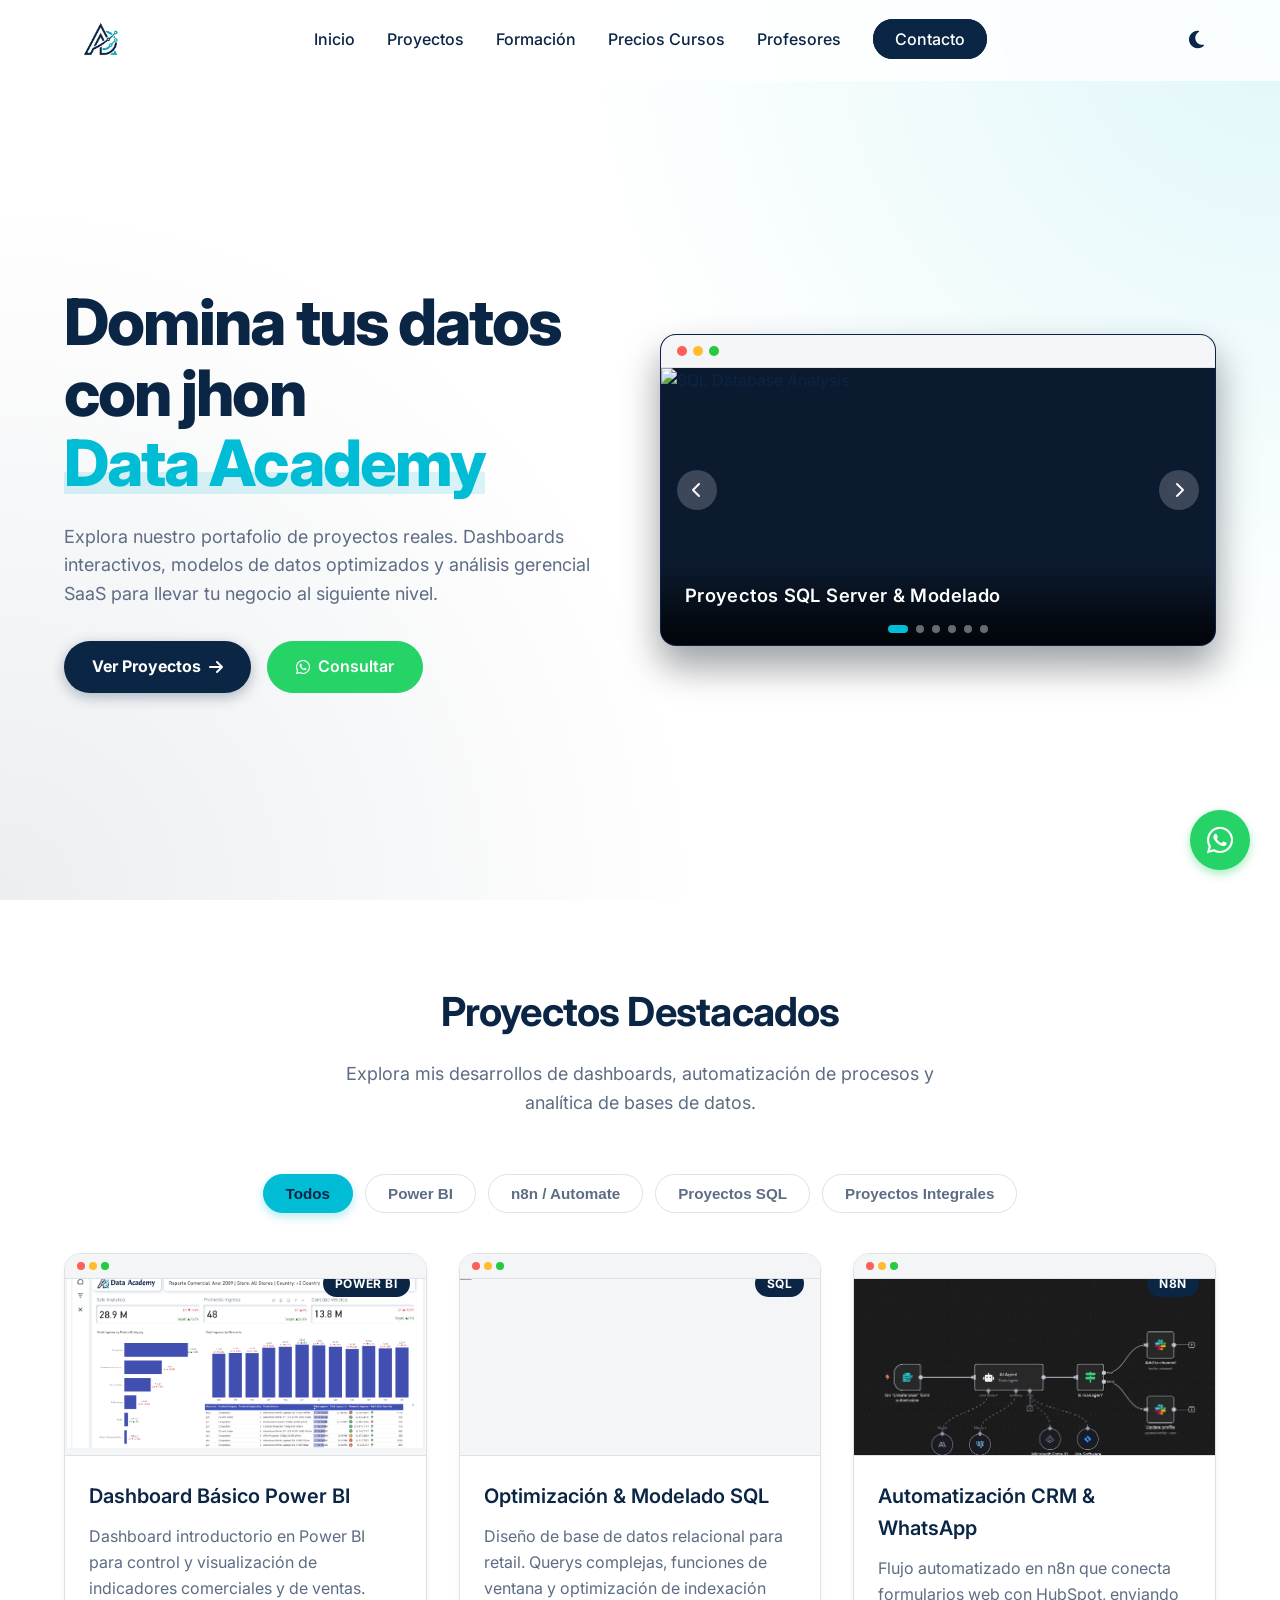
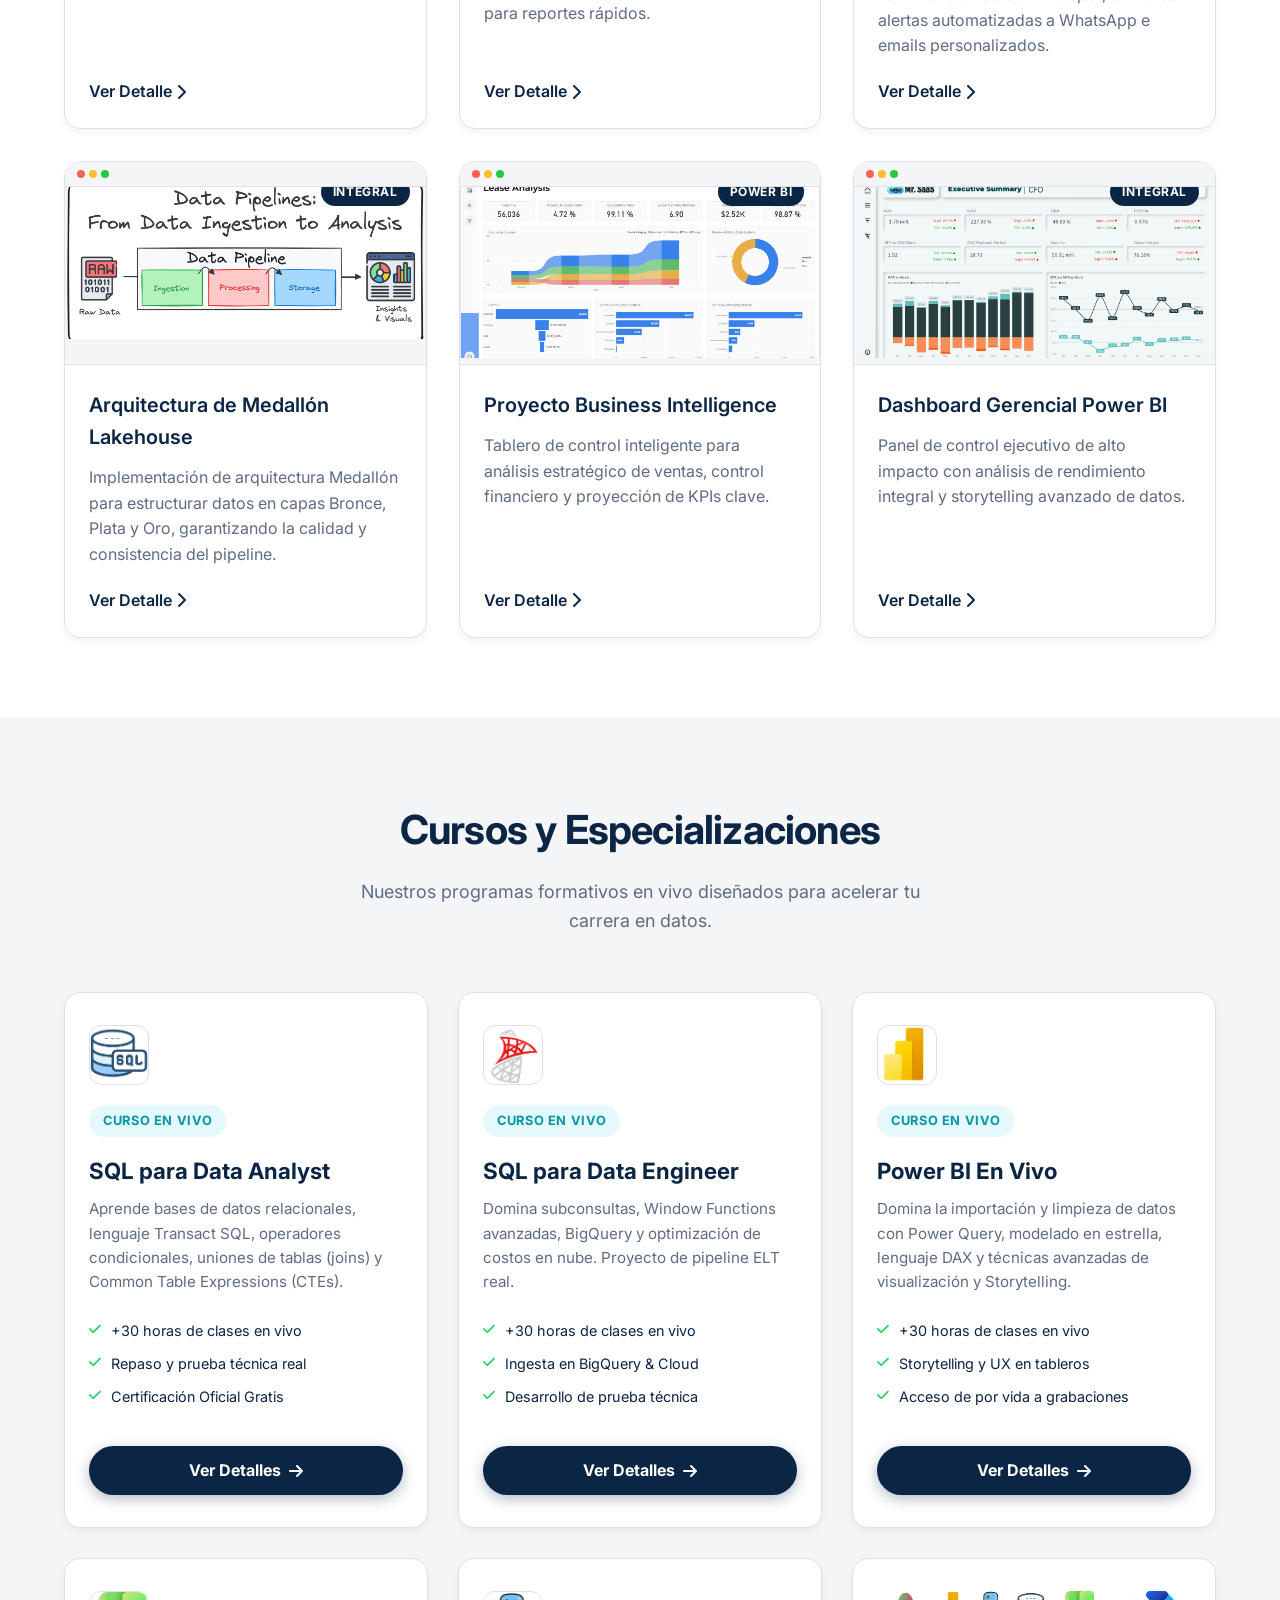
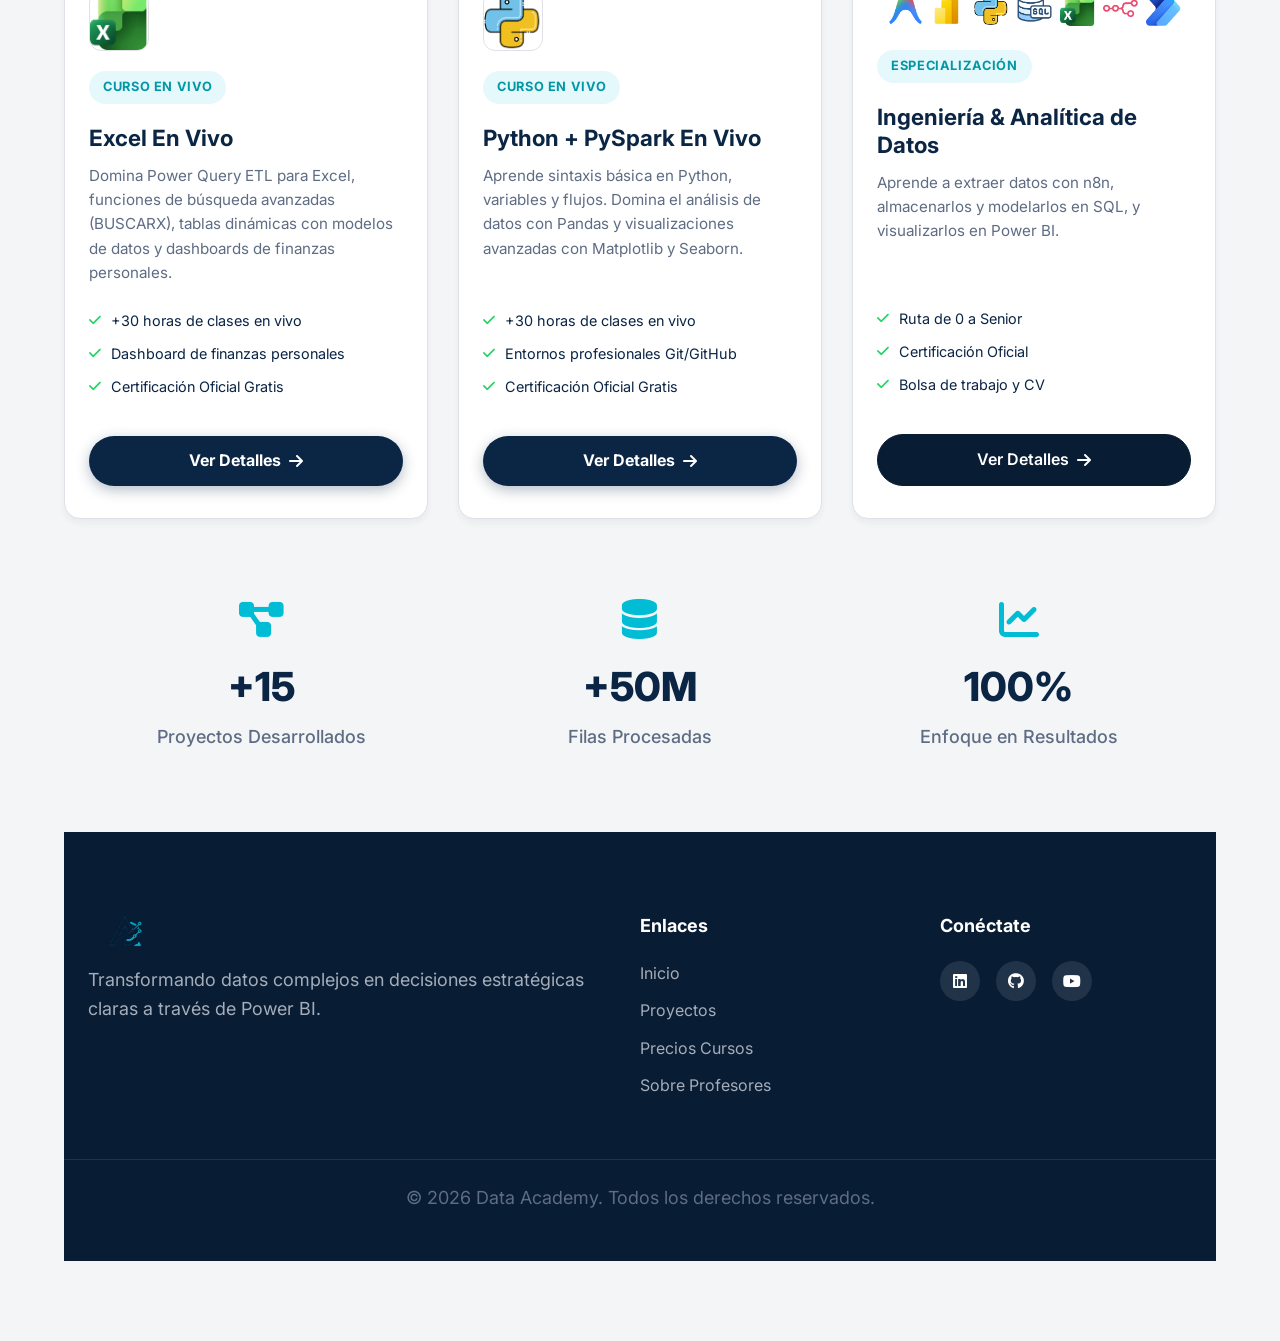
==== commit bee64346: "Update index.html" ====
--- a/index.html
+++ b/index.html
@@ -2,7 +2,7 @@
 <html lang="es">
 
 <head>
-    <link rel="icon" type="image/png" href="assets/img/logo/favicon_square.png">
+    <link rel="icon" type="image/png" href="assets/img/logo/logo_pestana.png">
     <script>
         (function () {
             const theme = localStorage.getItem('theme');
@@ -57,12 +57,12 @@
     <header class="hero" id="inicio">
         <div class="container hero-content">
             <div class="hero-text fade-in">
-                <h1>Domina tus datos con <span class="highlight">Data Academy</span></h1>
+                <h1>Domina tus datos con jhon<span class="highlight">Data Academy</span></h1>
                 <p>Explora nuestro portafolio de proyectos reales. Dashboards interactivos, modelos de datos optimizados
                     y análisis gerencial SaaS para llevar tu negocio al siguiente nivel.</p>
                 <div class="hero-buttons">
                     <a href="#proyectos" class="btn btn-primary">Ver Proyectos <i class="fas fa-arrow-right"></i></a>
-                    <a href="https://wa.me/51904882577?text=Hola,%20estoy%20interesado%20en%20capacitarme"
+                    <a href="https://api.whatsapp.com/send/?phone=51904882577&text=Hola%2C%20estoy%20interesado%20en%20capacitarme&type=phone_number&app_absent=0"
                         target="_blank" class="btn btn-secondary btn-whatsapp"><i class="fab fa-whatsapp"></i>
                         Consultar</a>
                 </div>
@@ -465,7 +465,7 @@
             </footer>
 
             <!-- Floating WhatsApp -->
-            <a href="https://wa.me/51904882577?text=Hola,%20estoy%20interesado%20en%20capacitarme"
+            <a href="https://api.whatsapp.com/send/?phone=51904882577&text=Hola%2C%20estoy%20interesado%20en%20capacitarme&type=phone_number&app_absent=0"
                 class="whatsapp-float" target="_blank" aria-label="Chat en WhatsApp">
                 <i class="fab fa-whatsapp"></i>
             </a>
@@ -502,4 +502,4 @@
             <script src="assets/js/script.js"></script>
 </body>
 
-</html>+</html>
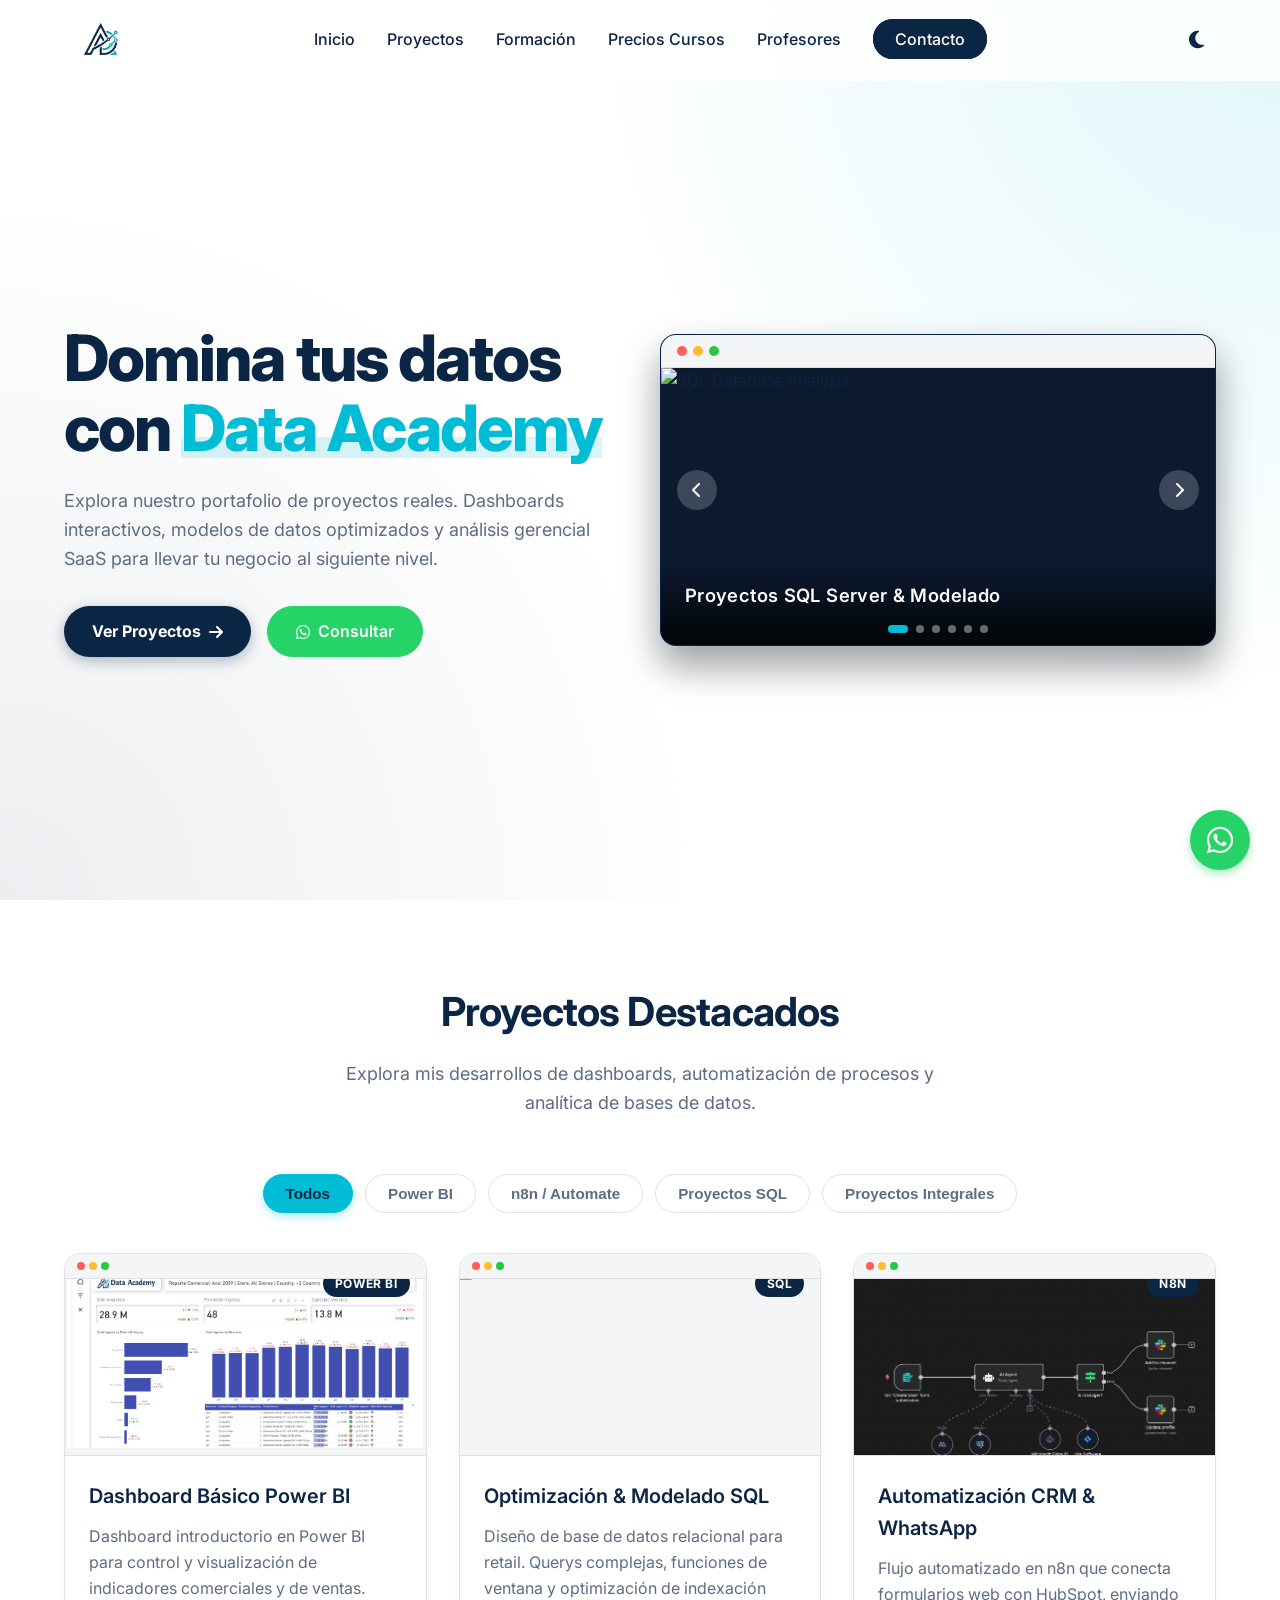
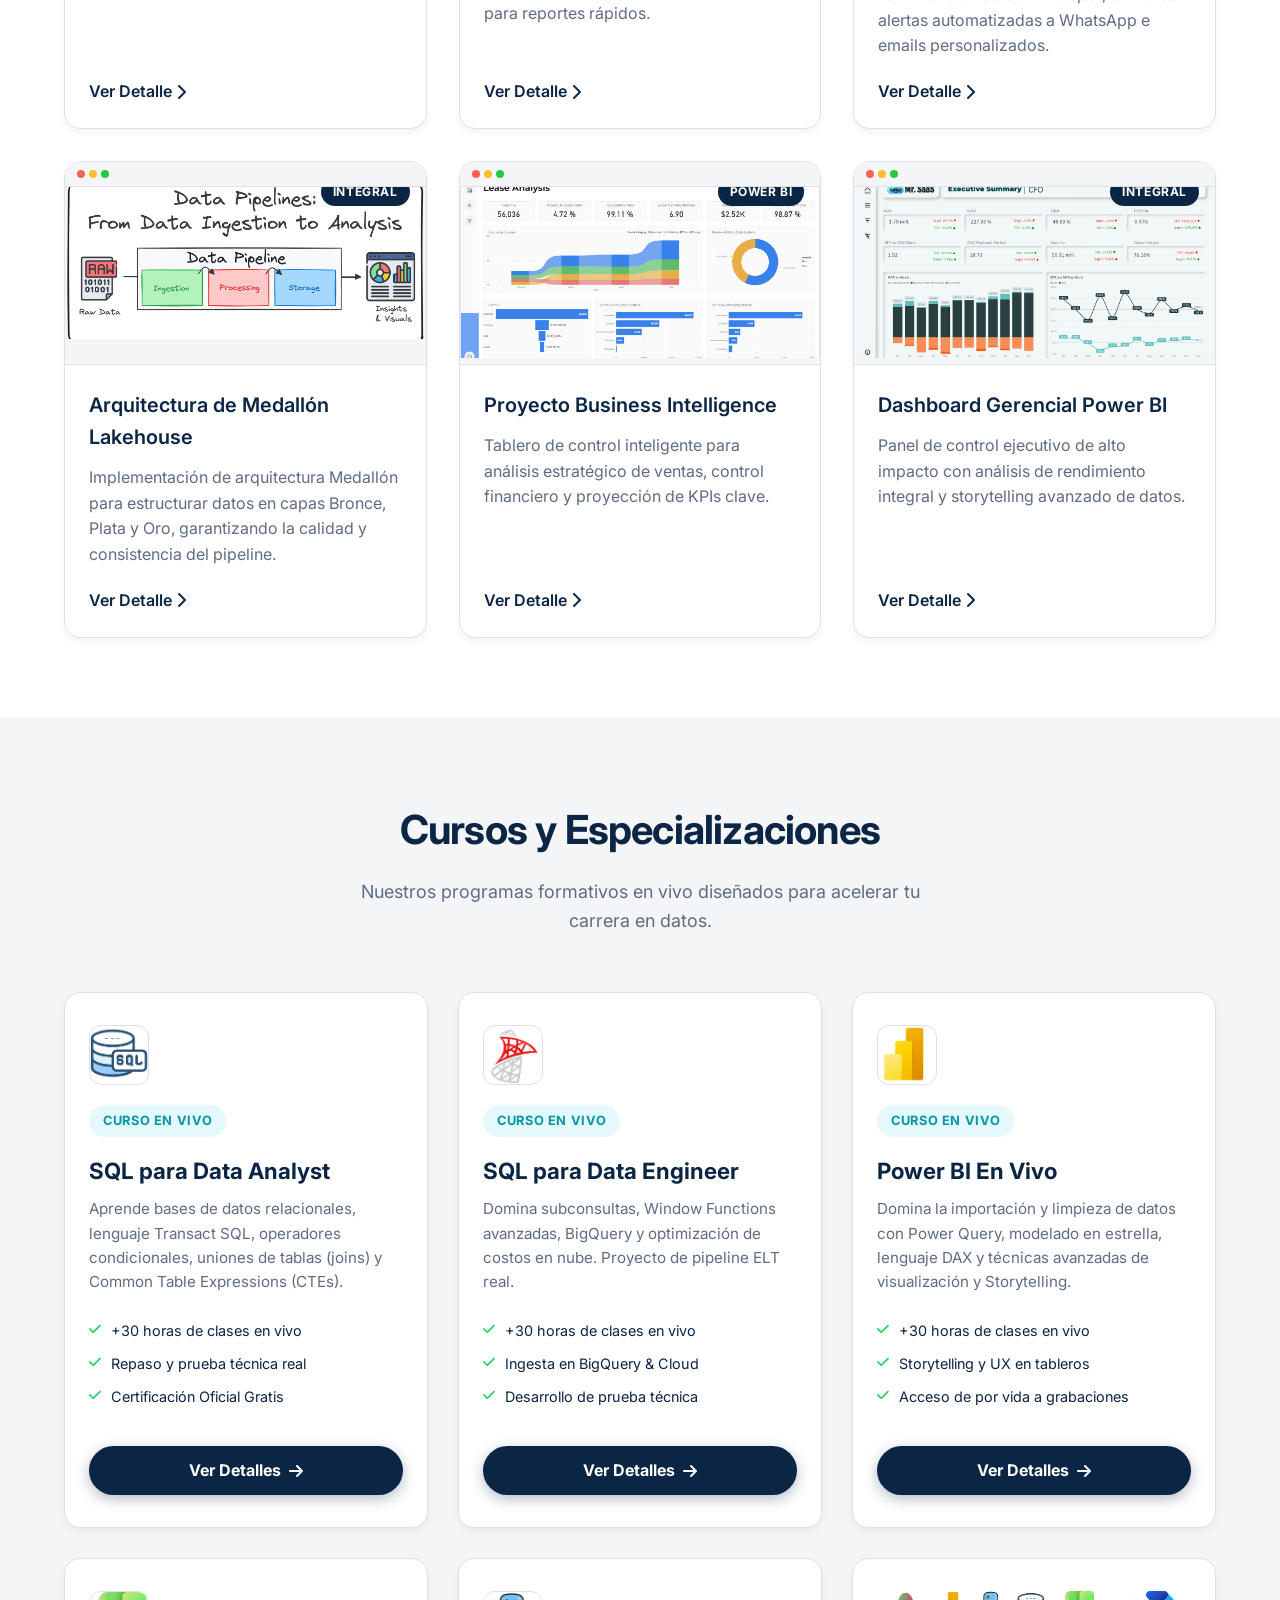
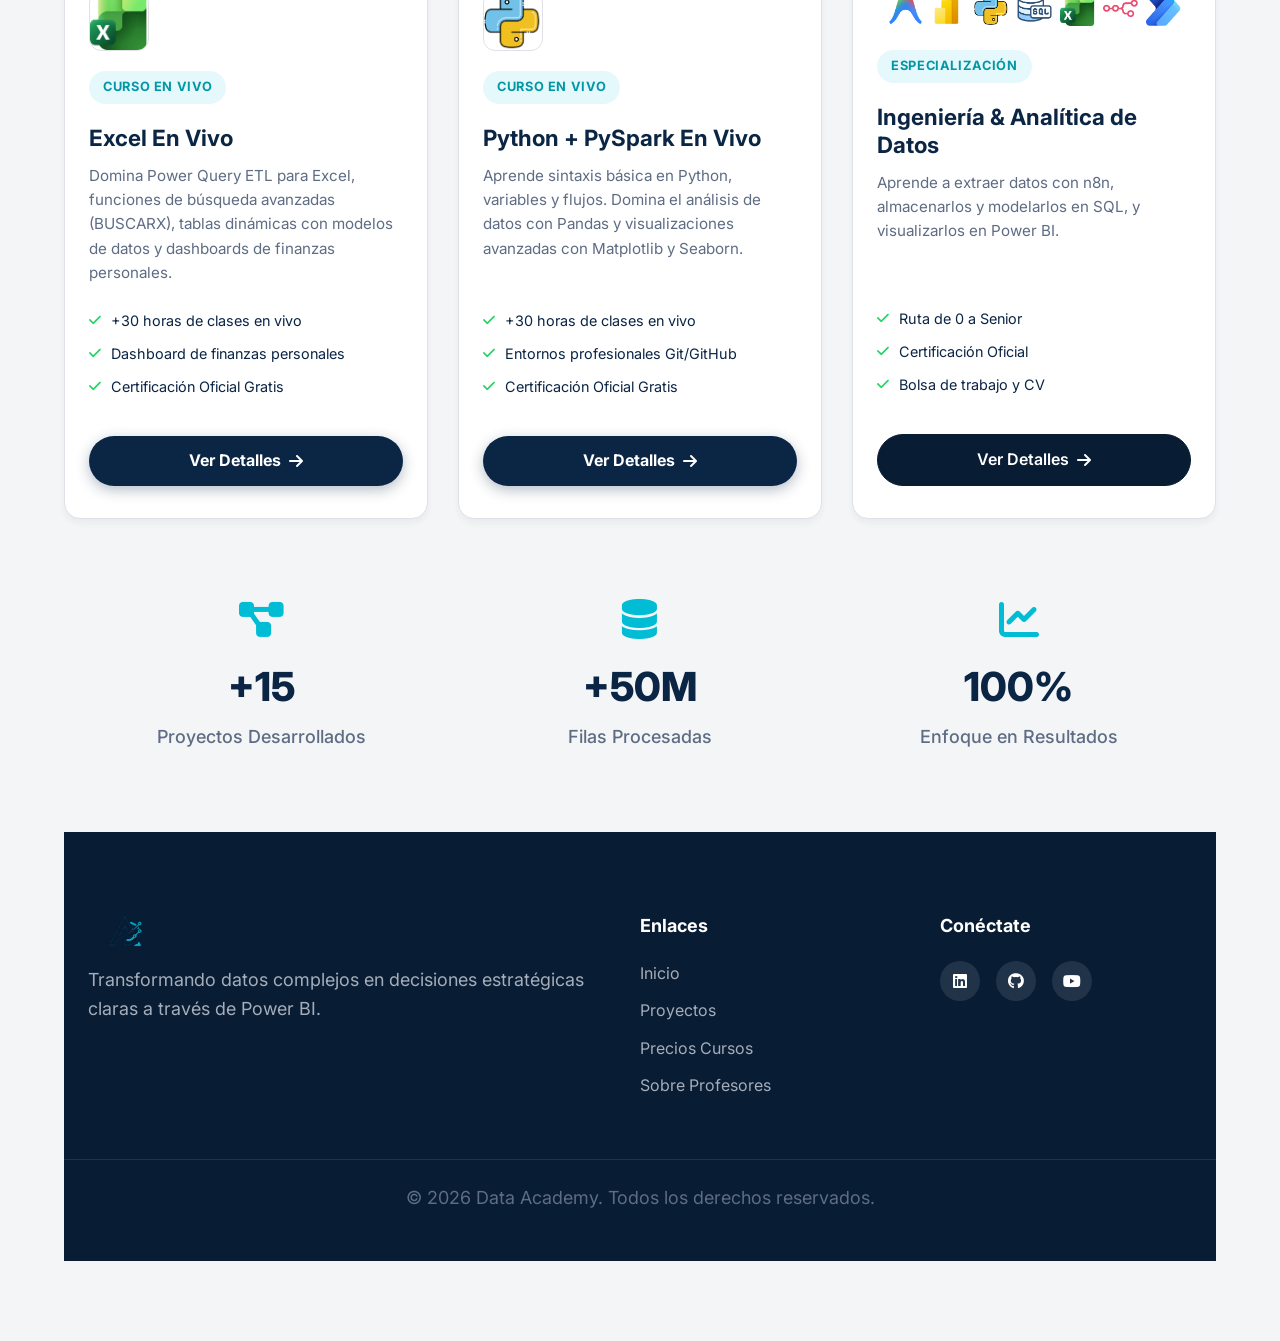
==== commit dac073be: "fix: cambio banner" ====
--- a/index.html
+++ b/index.html
@@ -57,7 +57,7 @@
     <header class="hero" id="inicio">
         <div class="container hero-content">
             <div class="hero-text fade-in">
-                <h1>Domina tus datos con jhon<span class="highlight">Data Academy</span></h1>
+                <h1>Domina tus datos con <span class="highlight">Data Academy</span></h1>
                 <p>Explora nuestro portafolio de proyectos reales. Dashboards interactivos, modelos de datos optimizados
                     y análisis gerencial SaaS para llevar tu negocio al siguiente nivel.</p>
                 <div class="hero-buttons">
@@ -502,4 +502,4 @@
             <script src="assets/js/script.js"></script>
 </body>
 
-</html>
+</html>
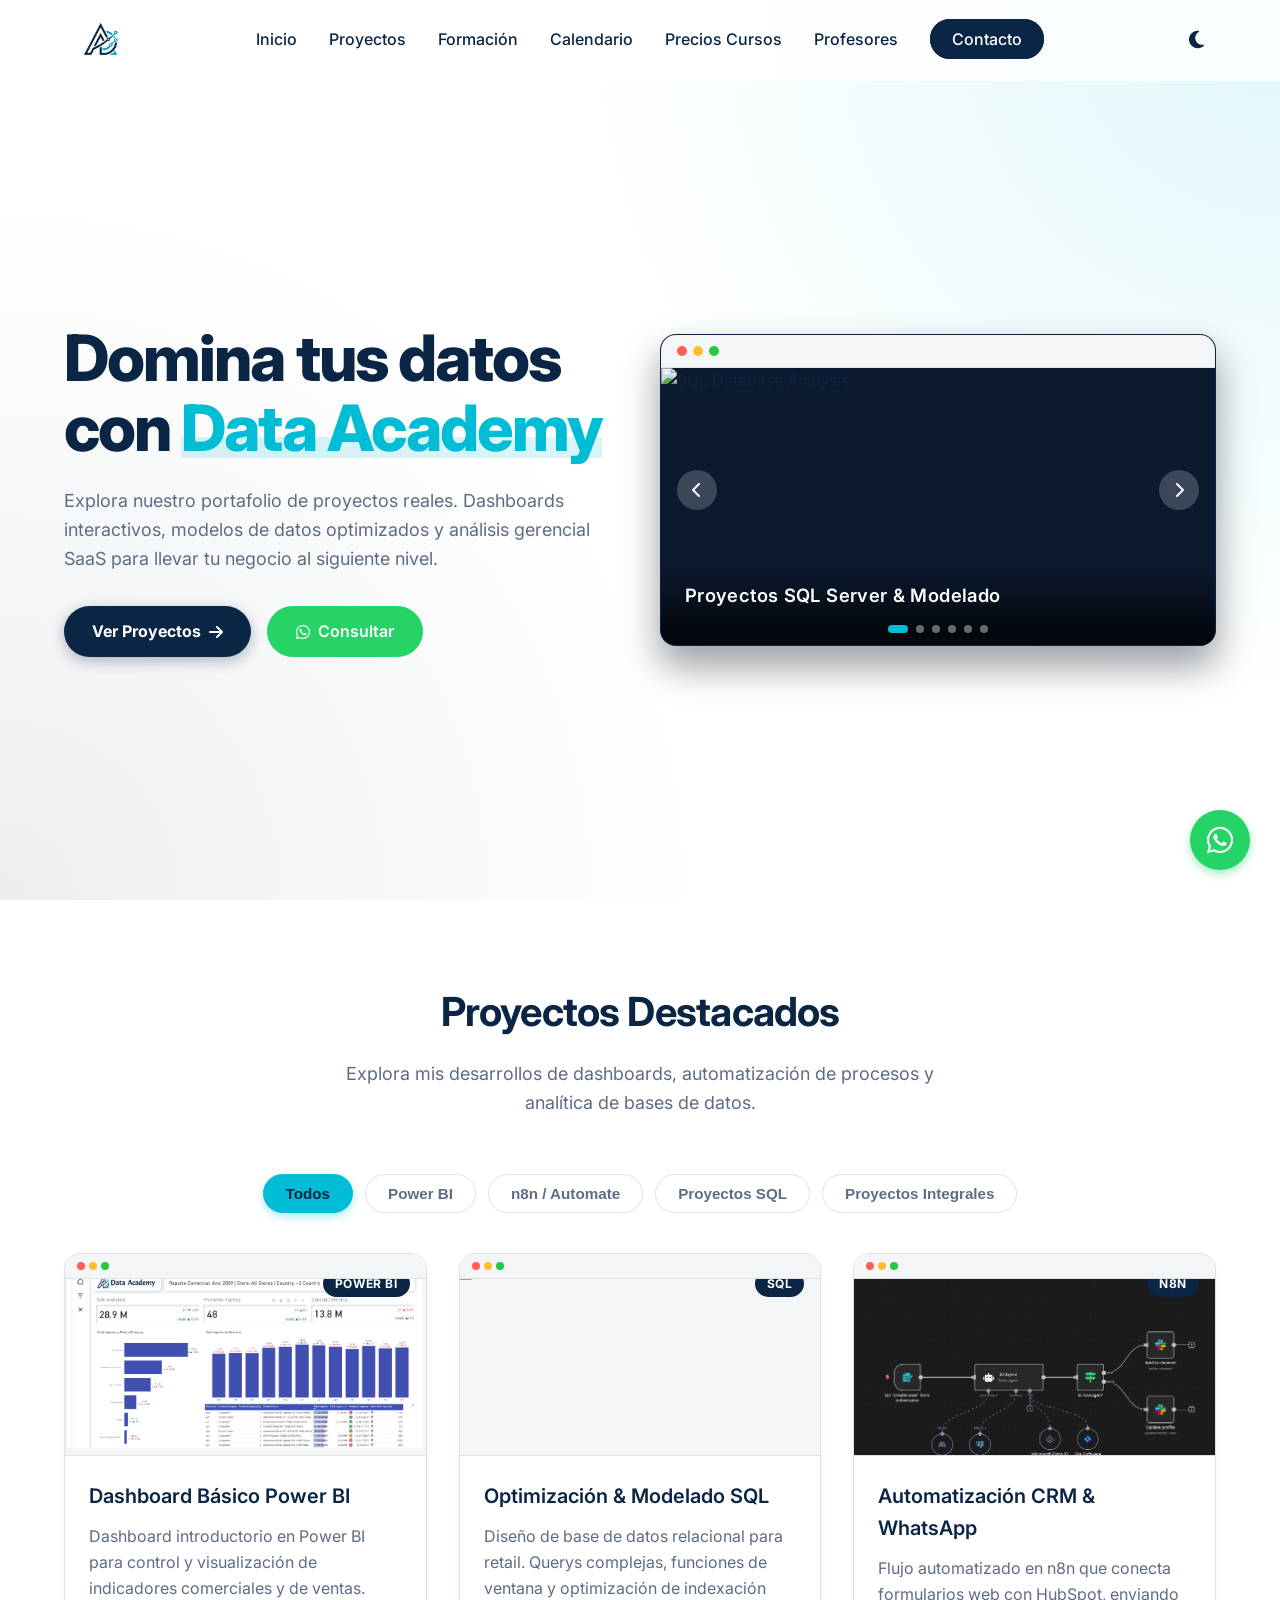
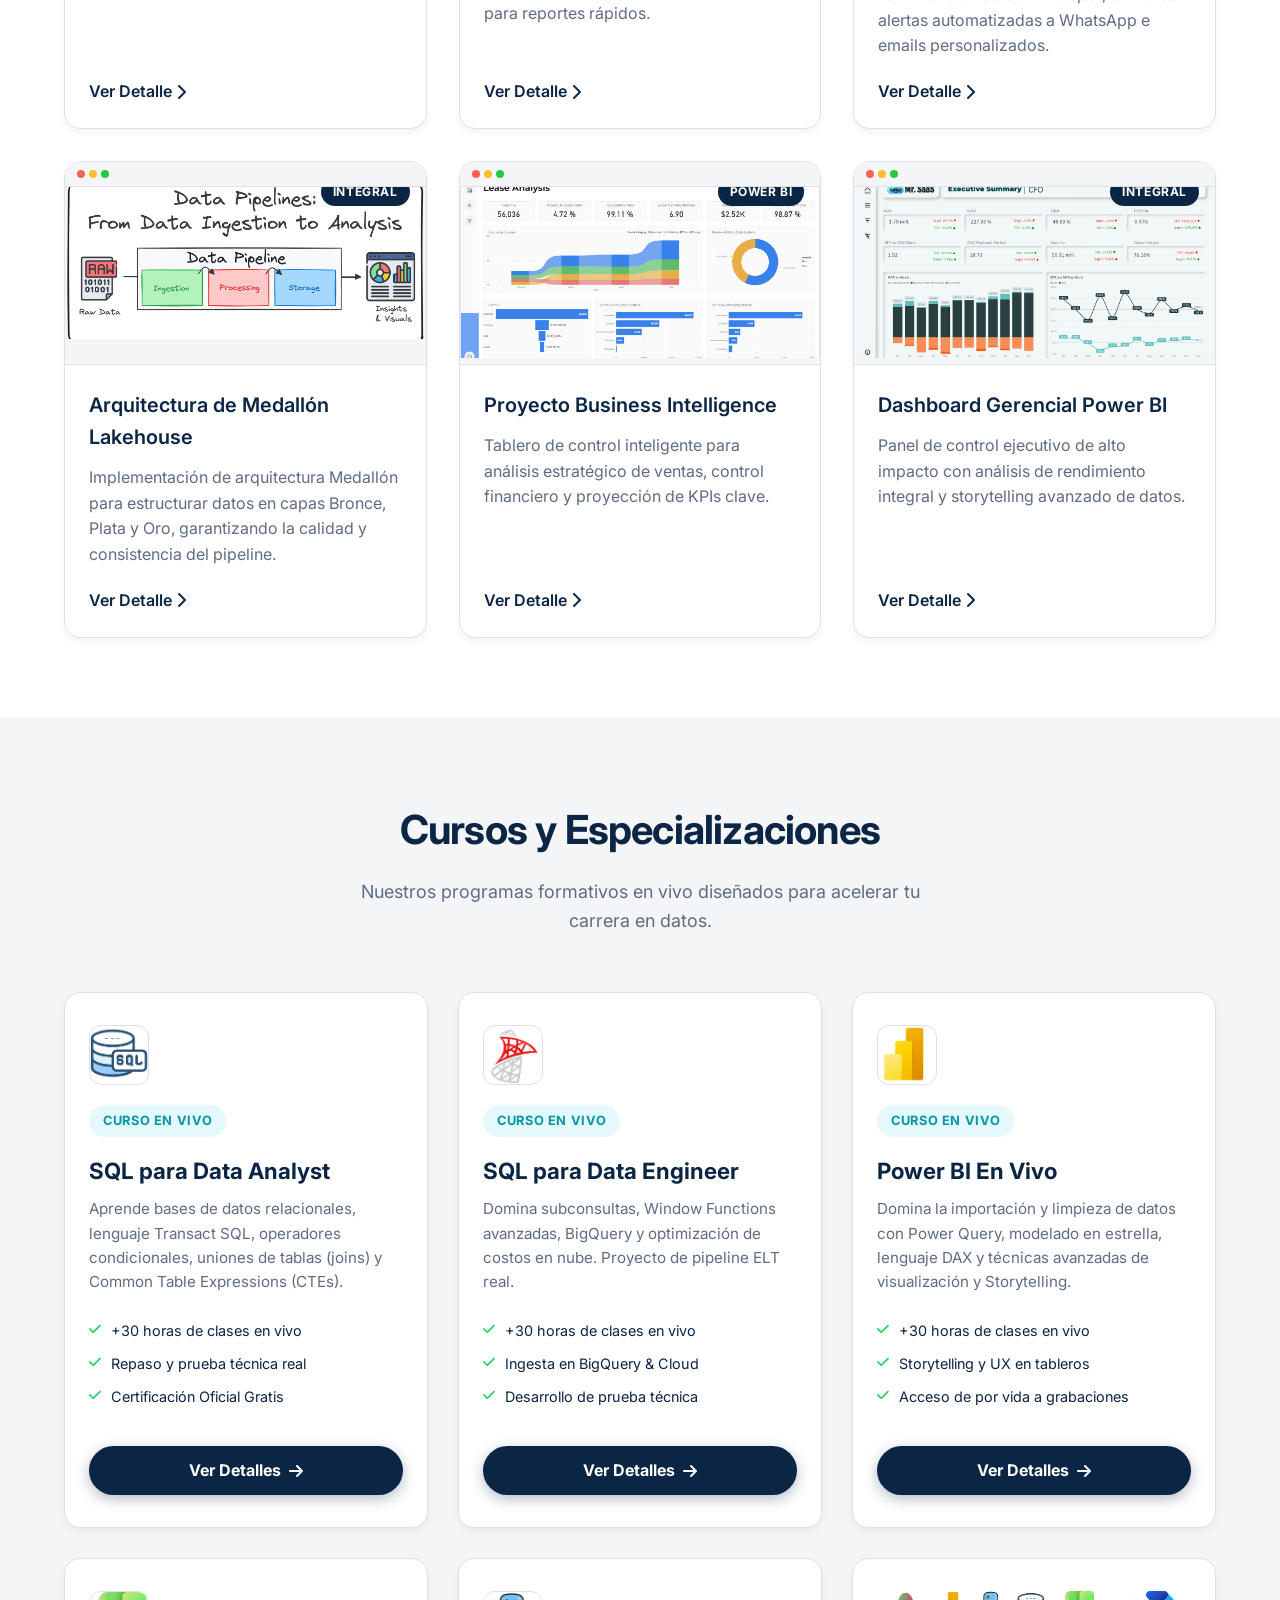
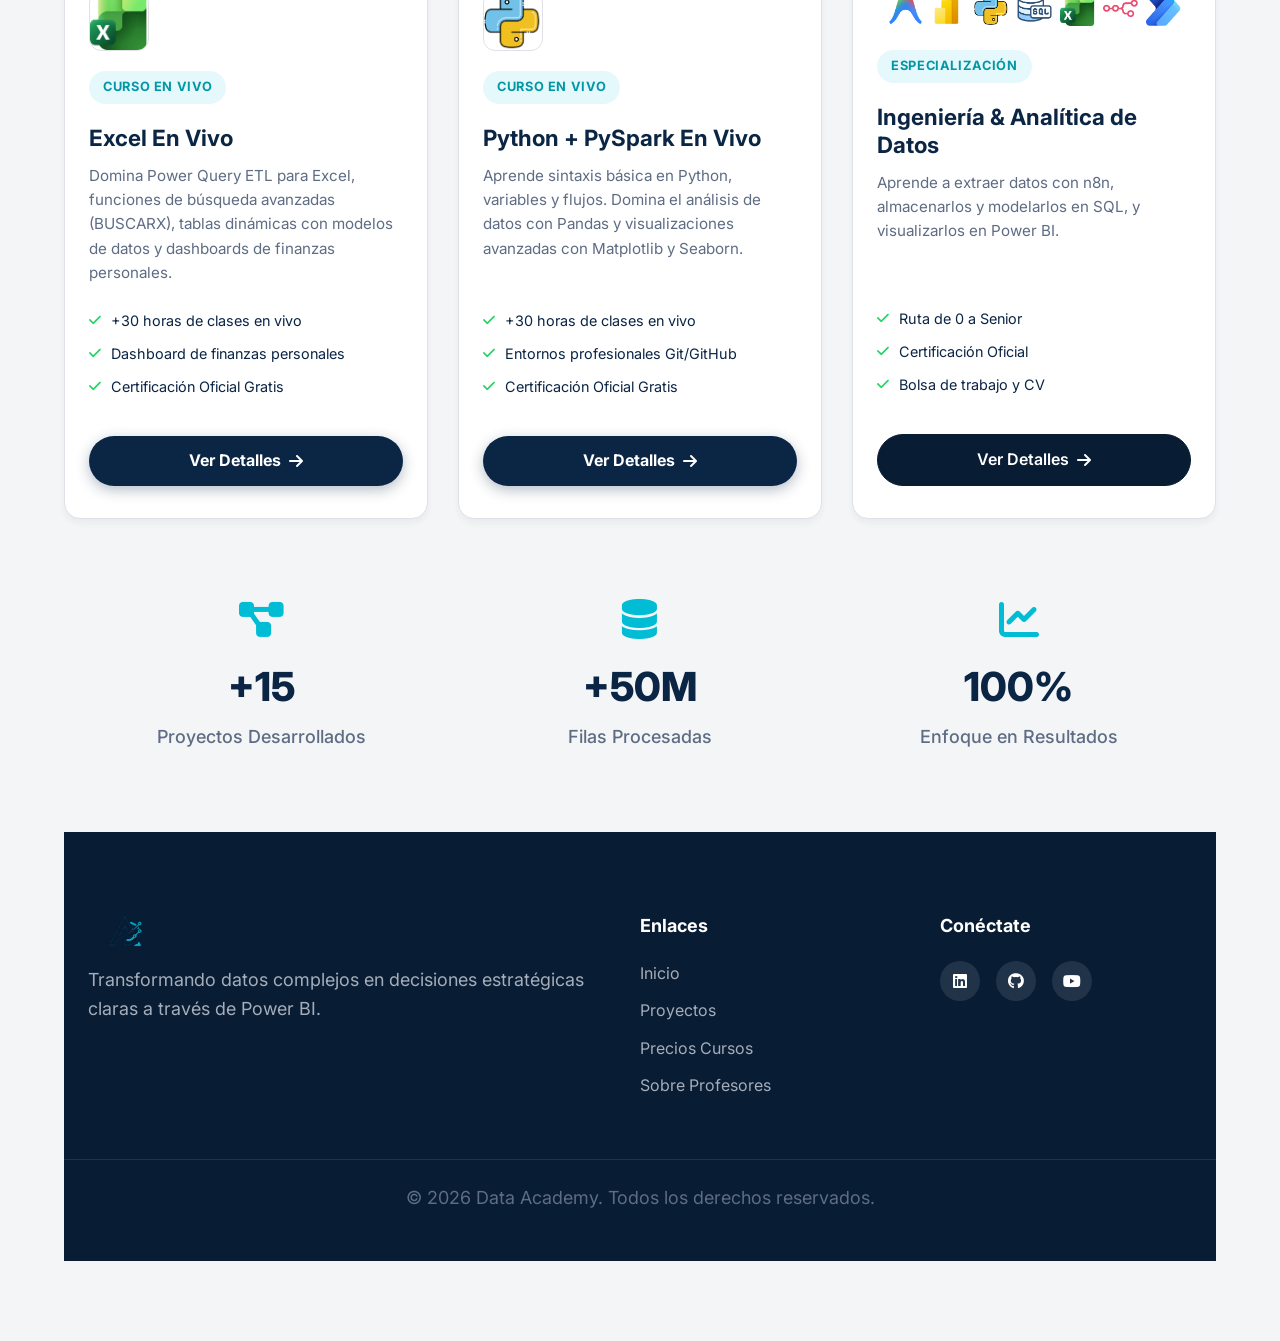
==== commit f1c64155: "pagina de horarios" ====
--- a/index.html
+++ b/index.html
@@ -40,6 +40,7 @@
                 <li><a href="#inicio">Inicio</a></li>
                 <li><a href="#proyectos">Proyectos</a></li>
                 <li><a href="#formacion">Formación</a></li>
+                <li><a href="landing-cursos.html">Calendario</a></li>
                 <li><a href="landing-ventas.html">Precios Cursos</a></li>
                 <li><a href="pages/biografia.html">Profesores</a></li>
                 <li><a href="#contacto" class="btn-primary-outline">Contacto</a></li>
